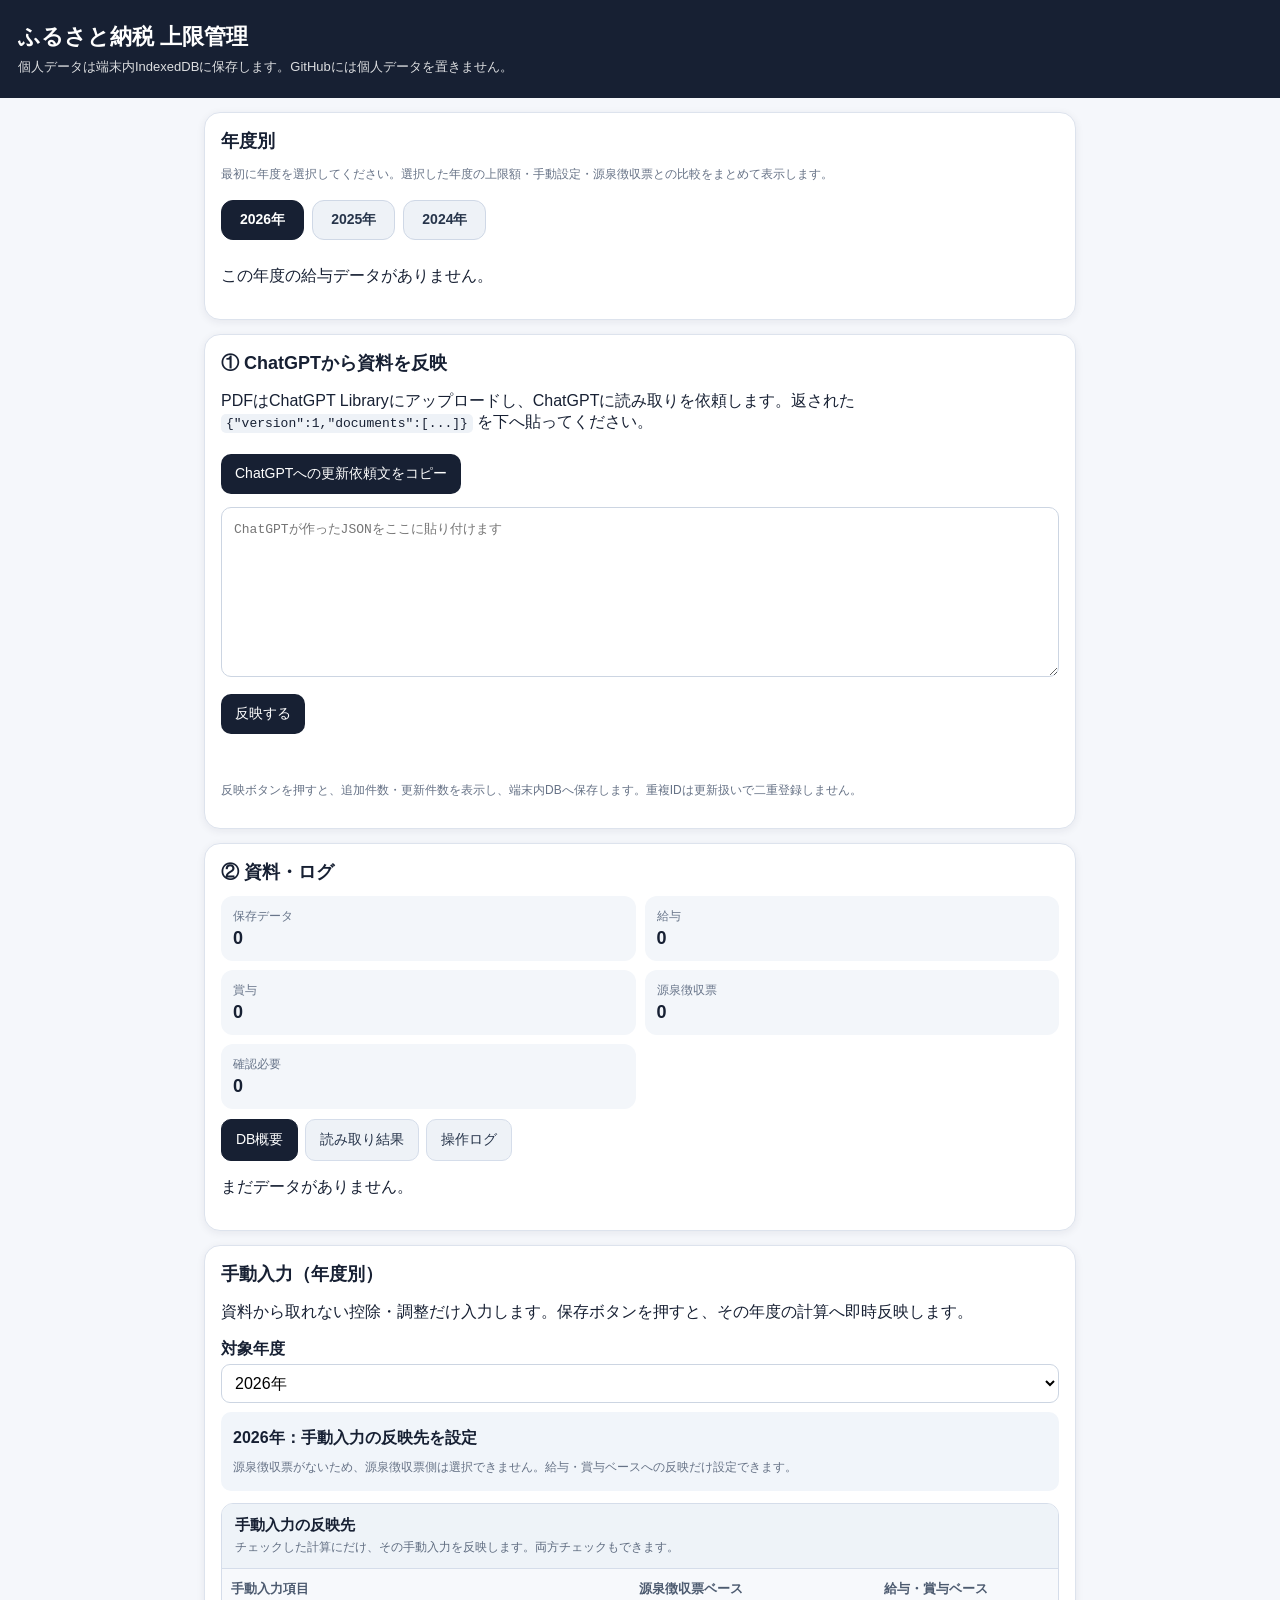
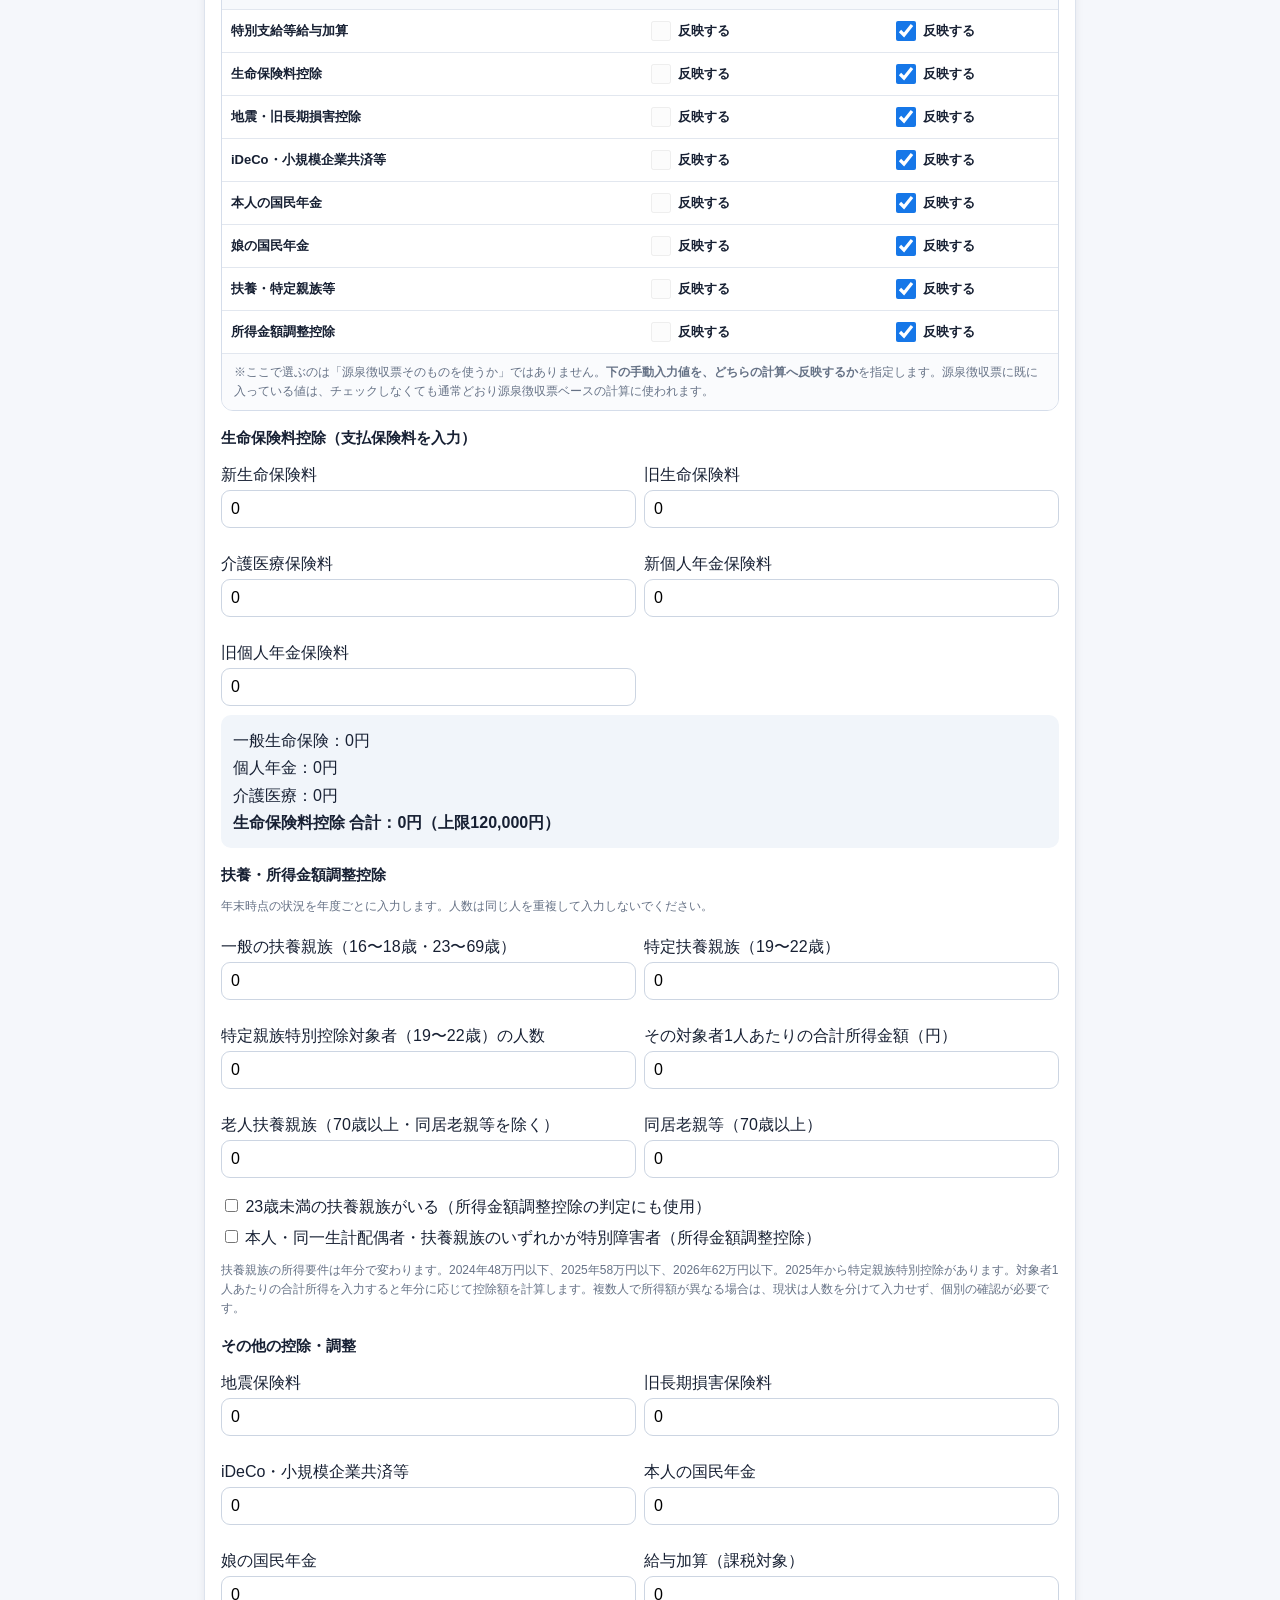
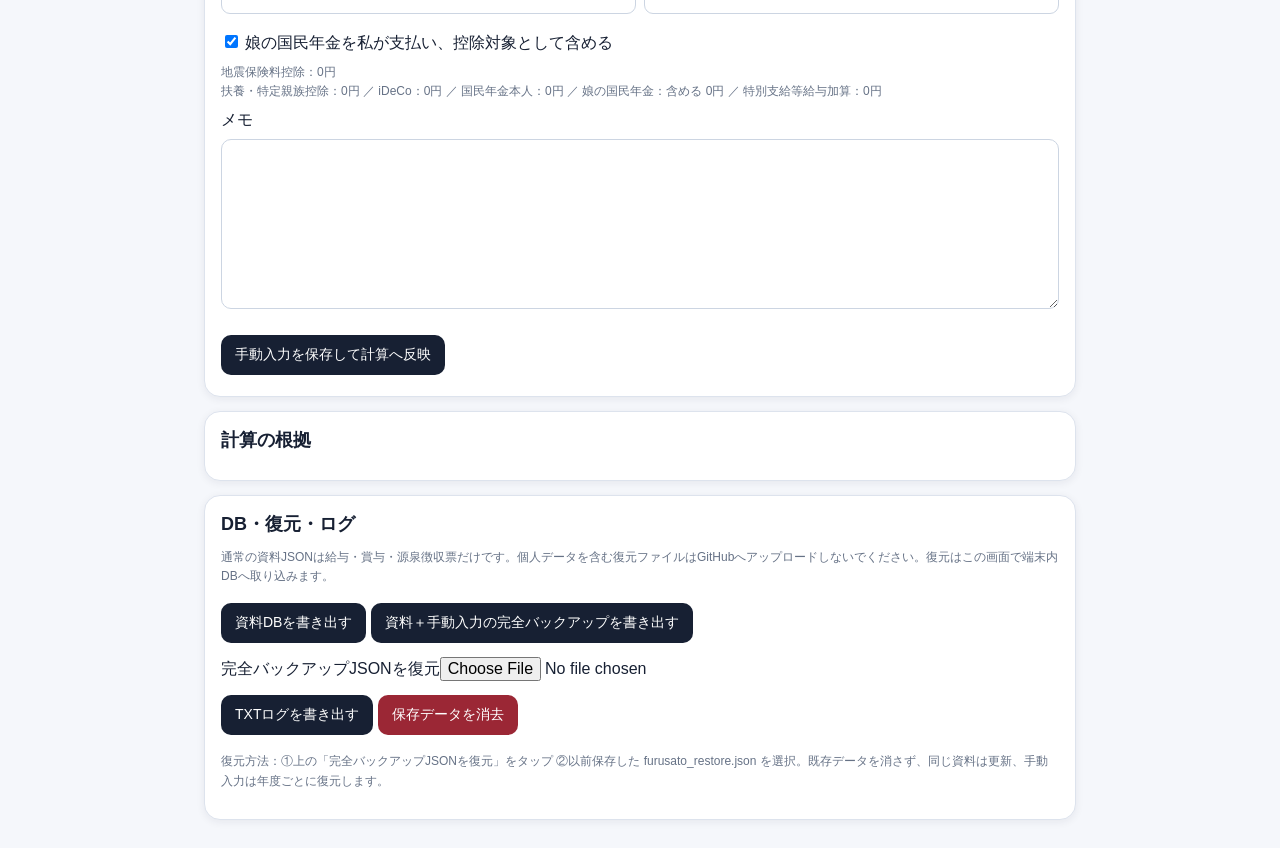
==== index.html @ cd28dd36 "Add files via upload" ====
<!doctype html><html lang="ja"><head><meta charset="utf-8"><meta name="viewport" content="width=device-width,initial-scale=1,viewport-fit=cover"><title>ふるさと納税 上限管理</title><link rel="stylesheet" href="styles.css"></head><body><header><h1>ふるさと納税 上限管理</h1><p>個人データは端末内IndexedDBに保存します。GitHubには個人データを置きません。</p></header><main>
<section class="card" id="yearWorkspace"><h2>年度別</h2><p class="note">最初に年度を選択してください。選択した年度の上限額・手動設定・源泉徴収票との比較をまとめて表示します。</p><div id="yearTabs" class="year-tabs" role="tablist"></div><div id="summary"></div></section>
<section class="card"><h2>① ChatGPTから資料を反映</h2><p>PDFはChatGPT Libraryにアップロードし、ChatGPTに読み取りを依頼します。返された <code>{"version":1,"documents":[...]}</code> を下へ貼ってください。</p><button id="copyPrompt">ChatGPTへの更新依頼文をコピー</button><textarea id="jsonInput" placeholder='ChatGPTが作ったJSONをここに貼り付けます'></textarea><button id="reflectJson">反映する</button><div id="actionMessage" class="message"></div><p class="note">反映ボタンを押すと、追加件数・更新件数を表示し、端末内DBへ保存します。重複IDは更新扱いで二重登録しません。</p></section>
<section class="card"><h2>② 資料・ログ</h2><div id="status"></div><div class="tabbar" role="tablist"><button class="logtab active" data-logtab="overview">DB概要</button><button class="logtab" data-logtab="readout">読み取り結果</button><button class="logtab" data-logtab="logs">操作ログ</button></div><div id="logtab-overview"><div id="documents"></div></div><div id="logtab-readout" hidden><p class="note">資料から読み取って保存した全項目です。通常の計算画面には表示せず、必要なときだけここで確認できます。</p><div id="yearTables"></div></div><div id="logtab-logs" hidden><div id="logList"></div></div></section>
<section class="card" id="manualForm"><h2>手動入力（年度別）</h2><p>資料から取れない控除・調整だけ入力します。保存ボタンを押すと、その年度の計算へ即時反映します。</p><label><strong>対象年度</strong> <select id="manualYear"></select></label><div id="manualSourceMode" class="calcbox"></div><div class="manual-target-box"><div class="manual-target-title"><strong>手動入力の反映先</strong><span>チェックした計算にだけ、その手動入力を反映します。両方チェックもできます。</span></div><div class="tablewrap manual-target-wrap"><table class="manual-target-table"><thead><tr><th>手動入力項目</th><th>源泉徴収票ベース</th><th>給与・賞与ベース</th></tr></thead><tbody><tr><th>特別支給等給与加算</th><td><label class="target-check"><input id="basisTemporarySource" type="checkbox"><span>反映する</span></label></td><td><label class="target-check"><input id="basisTemporarySalary" type="checkbox"><span>反映する</span></label></td></tr><tr><th>生命保険料控除</th><td><label class="target-check"><input id="basisLifeSource" type="checkbox"><span>反映する</span></label></td><td><label class="target-check"><input id="basisLifeSalary" type="checkbox"><span>反映する</span></label></td></tr><tr><th>地震・旧長期損害控除</th><td><label class="target-check"><input id="basisEarthquakeSource" type="checkbox"><span>反映する</span></label></td><td><label class="target-check"><input id="basisEarthquakeSalary" type="checkbox"><span>反映する</span></label></td></tr><tr><th>iDeCo・小規模企業共済等</th><td><label class="target-check"><input id="basisIdecoSource" type="checkbox"><span>反映する</span></label></td><td><label class="target-check"><input id="basisIdecoSalary" type="checkbox"><span>反映する</span></label></td></tr><tr><th>本人の国民年金</th><td><label class="target-check"><input id="basisNationalPensionSource" type="checkbox"><span>反映する</span></label></td><td><label class="target-check"><input id="basisNationalPensionSalary" type="checkbox"><span>反映する</span></label></td></tr><tr><th>娘の国民年金</th><td><label class="target-check"><input id="basisDaughterNationalPensionSource" type="checkbox"><span>反映する</span></label></td><td><label class="target-check"><input id="basisDaughterNationalPensionSalary" type="checkbox"><span>反映する</span></label></td></tr><tr><th>扶養・特定親族等</th><td><label class="target-check"><input id="basisDependentsSource" type="checkbox"><span>反映する</span></label></td><td><label class="target-check"><input id="basisDependentsSalary" type="checkbox"><span>反映する</span></label></td></tr><tr><th>所得金額調整控除</th><td><label class="target-check"><input id="basisAdjustmentSource" type="checkbox"><span>反映する</span></label></td><td><label class="target-check"><input id="basisAdjustmentSalary" type="checkbox"><span>反映する</span></label></td></tr></tbody></table></div><p class="small">※ここで選ぶのは「源泉徴収票そのものを使うか」ではありません。<strong>下の手動入力値を、どちらの計算へ反映するか</strong>を指定します。源泉徴収票に既に入っている値は、チェックしなくても通常どおり源泉徴収票ベースの計算に使われます。</p></div><h3>生命保険料控除（支払保険料を入力）</h3><div class="formgrid"><label>新生命保険料<input id="newLife" type="number" min="0"></label><label>旧生命保険料<input id="oldLife" type="number" min="0"></label><label>介護医療保険料<input id="medical" type="number" min="0"></label><label>新個人年金保険料<input id="newPension" type="number" min="0"></label><label>旧個人年金保険料<input id="oldPension" type="number" min="0"></label></div><div id="lifeBreakdown" class="calcbox"></div><h3>扶養・所得金額調整控除</h3><p class="small">年末時点の状況を年度ごとに入力します。人数は同じ人を重複して入力しないでください。</p><div class="formgrid"><label>一般の扶養親族（16〜18歳・23〜69歳）<input id="dependentsGeneral" type="number" min="0" step="1"></label><label>特定扶養親族（19〜22歳）<input id="dependentsSpecific" type="number" min="0" step="1"></label><label>特定親族特別控除対象者（19〜22歳）の人数<input id="specialDependentCount" type="number" min="0" step="1"></label><label>その対象者1人あたりの合計所得金額（円）<input id="specialDependentIncome" type="number" min="0"></label><label>老人扶養親族（70歳以上・同居老親等を除く）<input id="dependentsElderly" type="number" min="0" step="1"></label><label>同居老親等（70歳以上）<input id="dependentsElderlyCohabiting" type="number" min="0" step="1"></label></div><label><input id="under23Dependent" type="checkbox"> 23歳未満の扶養親族がいる（所得金額調整控除の判定にも使用）</label><label><input id="adjustmentSpecialDisabled" type="checkbox"> 本人・同一生計配偶者・扶養親族のいずれかが特別障害者（所得金額調整控除）</label><p class="small">扶養親族の所得要件は年分で変わります。2024年48万円以下、2025年58万円以下、2026年62万円以下。2025年から特定親族特別控除があります。対象者1人あたりの合計所得を入力すると年分に応じて控除額を計算します。複数人で所得額が異なる場合は、現状は人数を分けて入力せず、個別の確認が必要です。</p><h3>その他の控除・調整</h3><div class="formgrid"><label>地震保険料<input id="earthquake" type="number" min="0"></label><label>旧長期損害保険料<input id="oldLongTermDamage" type="number" min="0"></label><label>iDeCo・小規模企業共済等<input id="ideco" type="number" min="0"></label><label>本人の国民年金<input id="nationalPension" type="number" min="0"></label><label>娘の国民年金<input id="daughterNationalPension" type="number" min="0"></label><label>給与加算（課税対象）<input id="temporary" type="number" min="0"></label></div><label><input id="daughterPensionEligible" type="checkbox" checked> 娘の国民年金を私が支払い、控除対象として含める</label><div id="earthquakeResult" class="small"></div><div id="manualSummary" class="small"></div><label>メモ<textarea id="manualNote"></textarea></label><button id="saveManual">手動入力を保存して計算へ反映</button></section>
<section class="card"><h2>計算の根拠</h2><div id="details"></div></section>
<section class="card"><h2>DB・復元・ログ</h2><p class="note">通常の資料JSONは給与・賞与・源泉徴収票だけです。個人データを含む復元ファイルはGitHubへアップロードしないでください。復元はこの画面で端末内DBへ取り込みます。</p><button id="exportDb">資料DBを書き出す</button><button id="exportBackup">資料＋手動入力の完全バックアップを書き出す</button><label class="filepick">完全バックアップJSONを復元<input id="restoreFile" type="file" accept="application/json,.json"></label><button id="exportLog">TXTログを書き出す</button><button id="clearDb" class="danger">保存データを消去</button><p class="small">復元方法：①上の「完全バックアップJSONを復元」をタップ ②以前保存した furusato_restore.json を選択。既存データを消さず、同じ資料は更新、手動入力は年度ごとに復元します。</p></section>
</main><script src="app.js" type="module"></script></body></html>
---- styles.css ----
:root{font-family:-apple-system,BlinkMacSystemFont,"Noto Sans JP",sans-serif;color:#172033;background:#f5f7fb}*{box-sizing:border-box}body{margin:0}header{padding:22px 18px;background:#172033;color:#fff}header h1{margin:0 0 6px;font-size:22px}header p{margin:0;opacity:.85;font-size:13px}main{max-width:900px;margin:auto;padding:14px}.card{background:#fff;border:1px solid #dde3ed;border-radius:16px;padding:16px;margin-bottom:14px;box-shadow:0 2px 8px #17203312}h2{font-size:18px;margin:0 0 12px}h3{font-size:15px;margin:18px 0 8px}button{border:0;border-radius:10px;background:#172033;color:#fff;padding:11px 14px;margin:5px 5px 5px 0;font-size:14px}button.danger{background:#9b2735}textarea{width:100%;min-height:170px;border:1px solid #ccd5e2;border-radius:10px;padding:12px;font:13px ui-monospace,monospace;margin:8px 0}select,input{font:inherit}label{display:block;margin:9px 0}input[type=number],select{width:100%;padding:9px;border:1px solid #ccd5e2;border-radius:9px;margin-top:4px;background:#fff}.formgrid{display:grid;grid-template-columns:repeat(2,minmax(0,1fr));gap:8px}.grid{display:grid;grid-template-columns:repeat(2,minmax(0,1fr));gap:9px}.metric{padding:12px;border-radius:12px;background:#f3f6fa}.metric span{display:block;color:#68758a;font-size:12px}.metric b{font-size:18px;display:block;margin-top:3px}.file{border:1px solid #dbe2ec;border-radius:12px;padding:11px;margin:8px 0}.file summary{cursor:pointer}.rawgrid{display:grid;grid-template-columns:150px 1fr;gap:4px 10px;margin:10px 0;font-size:13px}.rawgrid div:nth-child(odd){color:#657286}.calcbox{background:#f1f5fa;padding:12px;border-radius:10px;line-height:1.7}.message{min-height:22px;margin-top:8px;font-weight:600}.message.ok{color:#16734a}.message.error,.warn{color:#a62938}.ok{color:#16734a}.note,.small{font-size:12px;color:#667286;line-height:1.6}code{background:#eef2f7;padding:2px 5px;border-radius:5px}@media(max-width:600px){.formgrid{grid-template-columns:1fr}.grid{grid-template-columns:1fr}.rawgrid{grid-template-columns:120px 1fr}}
.tablewrap{overflow-x:auto;-webkit-overflow-scrolling:touch;border:1px solid #dbe2ec;border-radius:10px;margin:10px 0}.readtable{border-collapse:collapse;min-width:1800px;width:100%;font-size:12px;background:#fff}.readtable th,.readtable td{border-bottom:1px solid #e4e8ef;border-right:1px solid #edf0f4;padding:7px 8px;white-space:nowrap;text-align:right;vertical-align:top}.readtable th{background:#f1f5fa;position:sticky;top:0;z-index:1;color:#536176}.readtable th:nth-child(1),.readtable td:nth-child(1),.readtable th:nth-child(2),.readtable td:nth-child(2),.readtable th:nth-child(3),.readtable td:nth-child(3){text-align:left}.readtable.full{min-width:620px}.read-detail{border:1px solid #dbe2ec;border-radius:10px;margin:8px 0;padding:9px}.read-detail summary,.yearblock>summary{cursor:pointer}.yearblock{border:1px solid #ccd6e4;border-radius:13px;padding:11px;margin:10px 0}.yearblock>summary{font-size:16px}.yearblock[open]>summary{margin-bottom:8px}
@media(max-width:600px){.readtable{font-size:11px}.readtable th,.readtable td{padding:6px}.readtable.full{min-width:560px}}

.comparison-wrap{margin-top:10px}.comparison-table{border-collapse:collapse;width:100%;min-width:680px;background:#fff;font-size:12px}.comparison-table th,.comparison-table td{border-bottom:1px solid #e3e8ef;padding:8px 9px;text-align:right;vertical-align:middle}.comparison-table thead th{background:#e9eef5;color:#4f5d70;text-align:right}.comparison-table thead th:first-child,.comparison-table tbody th{text-align:left}.comparison-table tbody th{font-weight:600;color:#344154}.comparison-table .comparison-key th,.comparison-table .comparison-key td{font-weight:700;background:#f5f8fb}.comparison-note{margin-top:10px;padding:10px;border-radius:9px;background:#fff;border:1px solid #dbe2ec;line-height:1.75;font-size:12px}@media(max-width:600px){.comparison-table{min-width:660px}.comparison-wrap{overflow-x:auto}}

.tabbar{display:flex;gap:7px;flex-wrap:wrap;margin:10px 0 12px}.tabbar .logtab{background:#eef2f7;color:#26344a;border:1px solid #d5ddea;margin:0}.tabbar .logtab.active{background:#172033;color:#fff;border-color:#172033}.year-tabs{display:flex;gap:8px;overflow-x:auto;padding:4px 0 10px;-webkit-overflow-scrolling:touch}.year-tab{flex:0 0 auto;background:#eef2f7;color:#26344a;border:1px solid #cfd8e6;border-radius:12px;padding:10px 18px;margin:0;font-weight:700}.year-tab.active{background:#172033;color:#fff;border-color:#172033}.log-entry{border:1px solid #dbe2ec;border-radius:10px;padding:9px;margin:7px 0;background:#f8fafc}.log-entry summary{cursor:pointer}.log-entry pre{white-space:pre-wrap;word-break:break-word;font-size:11px}.year-context{margin:0 0 10px;padding:10px 12px;border-radius:10px;background:#f1f5fa;font-weight:700}.
.limit-hero{margin:10px 0 14px;padding:18px 16px;border:2px solid #172033;border-radius:16px;background:#fff;text-align:center;box-shadow:0 3px 12px #17203318}.limit-hero span{display:block;font-size:15px;font-weight:700}.limit-hero strong{display:block;font-size:34px;line-height:1.2;margin:5px 0}.limit-hero small{display:block;color:#5f6c80;font-size:12px}.year-context{font-size:17px;font-weight:800;margin-bottom:6px}

.basis-head,.basis-row{display:grid;grid-template-columns:minmax(150px,1.5fr) 1fr 1fr minmax(120px,1fr);gap:8px;align-items:center}
.basis-head{font-weight:700;border-bottom:2px solid #ddd;padding:8px 0}
.basis-row{border-bottom:1px solid #e5e5e5;padding:9px 0}
.basis-row label{white-space:nowrap}
.basis-row span:last-child{font-size:.9rem}
@media(max-width:700px){.basis-head,.basis-row{grid-template-columns:minmax(110px,1.2fr) .9fr .9fr 1.2fr;font-size:.86rem}.basis-row label{white-space:normal}}
.manual-target-box{margin:12px 0 16px;border:1px solid #d5ddea;border-radius:12px;background:#fff;overflow:hidden}.manual-target-title{padding:12px 13px;background:#eef3f8;border-bottom:1px solid #d5ddea}.manual-target-title strong{display:block;font-size:15px;margin-bottom:3px}.manual-target-title span{display:block;font-size:12px;color:#5f6c80;line-height:1.5}.manual-target-wrap{margin:0;border:0;border-radius:0}.manual-target-table{border-collapse:collapse;width:100%;min-width:520px;font-size:13px;background:#fff}.manual-target-table th,.manual-target-table td{border-bottom:1px solid #e2e7ef;padding:11px 9px;text-align:center;vertical-align:middle}.manual-target-table thead th{background:#f7f9fc;color:#4d5b70;font-weight:700}.manual-target-table thead th:first-child,.manual-target-table tbody th{text-align:left}.manual-target-table tbody th{font-weight:600}.manual-target-table tbody tr:last-child th,.manual-target-table tbody tr:last-child td{border-bottom:0}.target-check{display:flex;align-items:center;justify-content:center;gap:7px;margin:0;white-space:nowrap}.target-check input{width:20px;height:20px;margin:0;accent-color:#1677e8}.target-check span{font-weight:600}.manual-target-table input:disabled{opacity:.35}.manual-target-box .small{padding:9px 12px;margin:0;background:#fafbfd;border-top:1px solid #e2e7ef}
@media(max-width:600px){.manual-target-table{min-width:500px}.manual-target-table th,.manual-target-table td{padding:10px 7px}.target-check span{font-size:12px}}
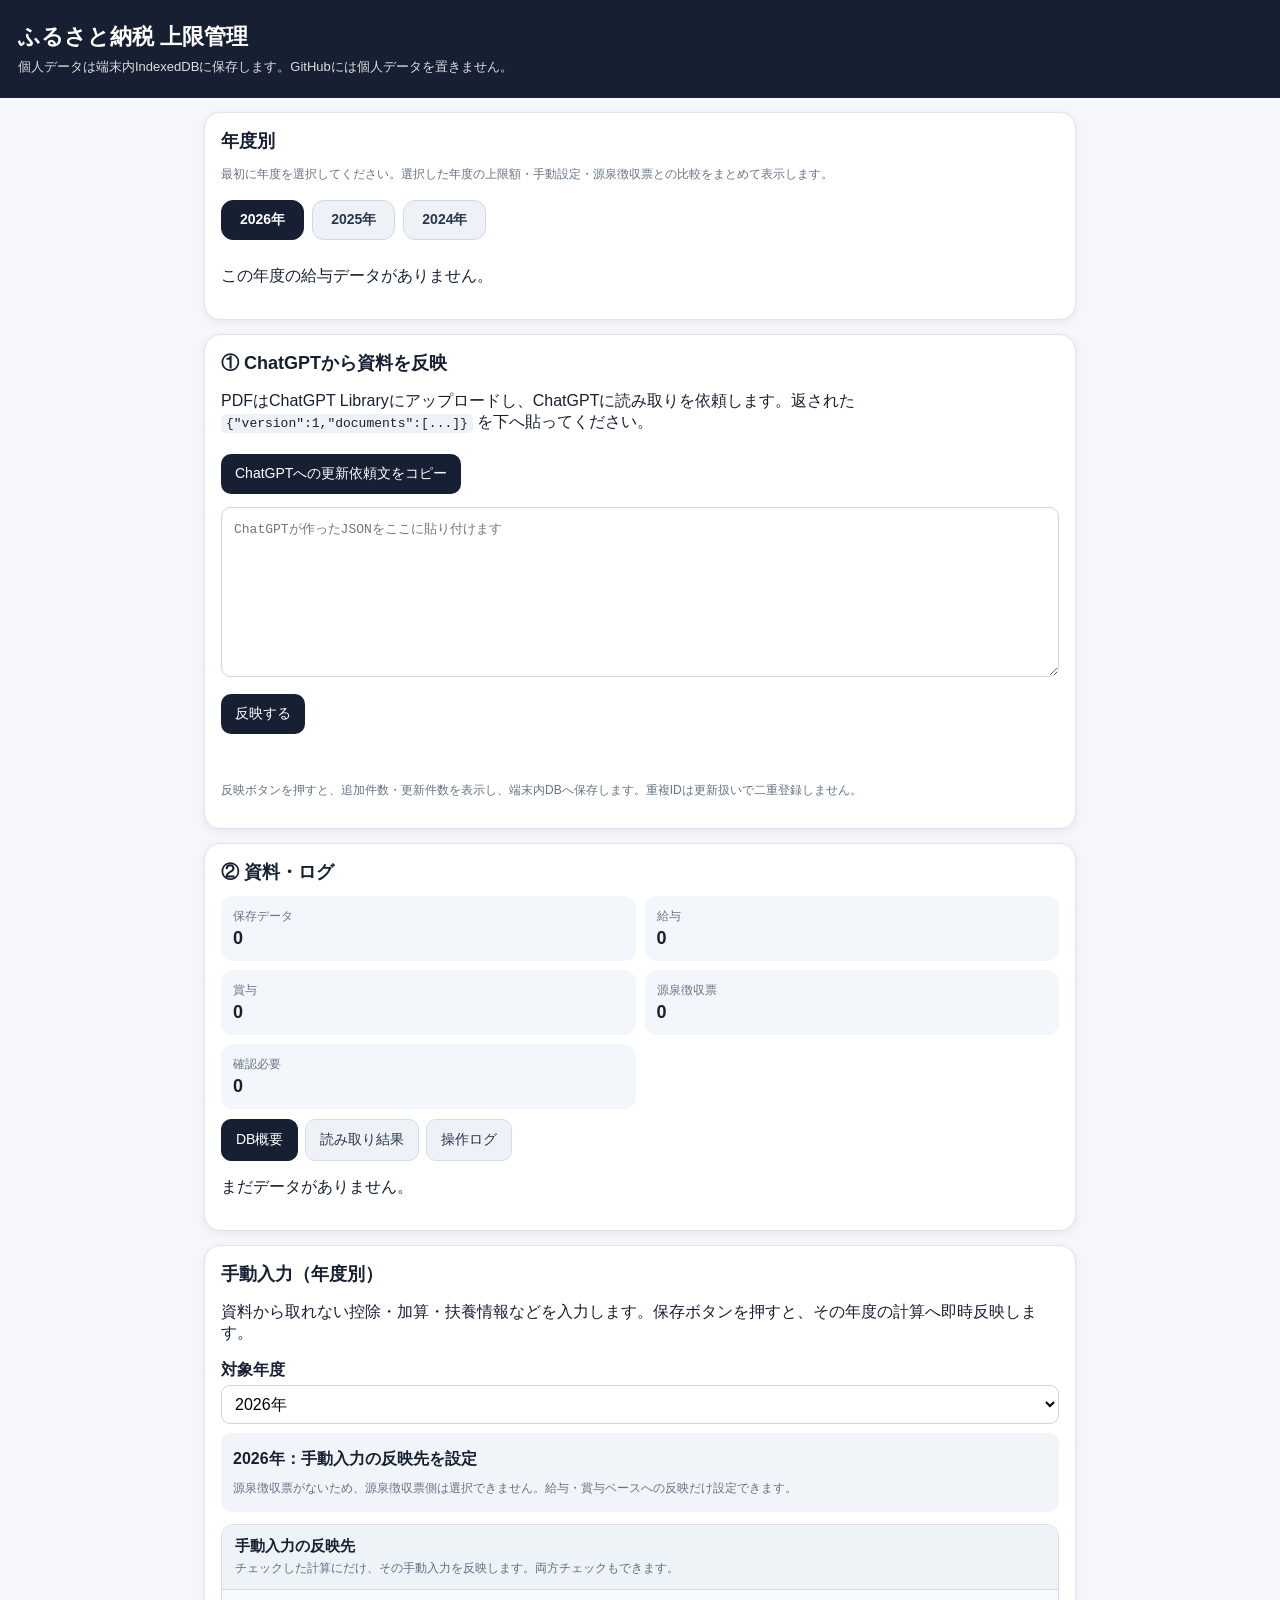
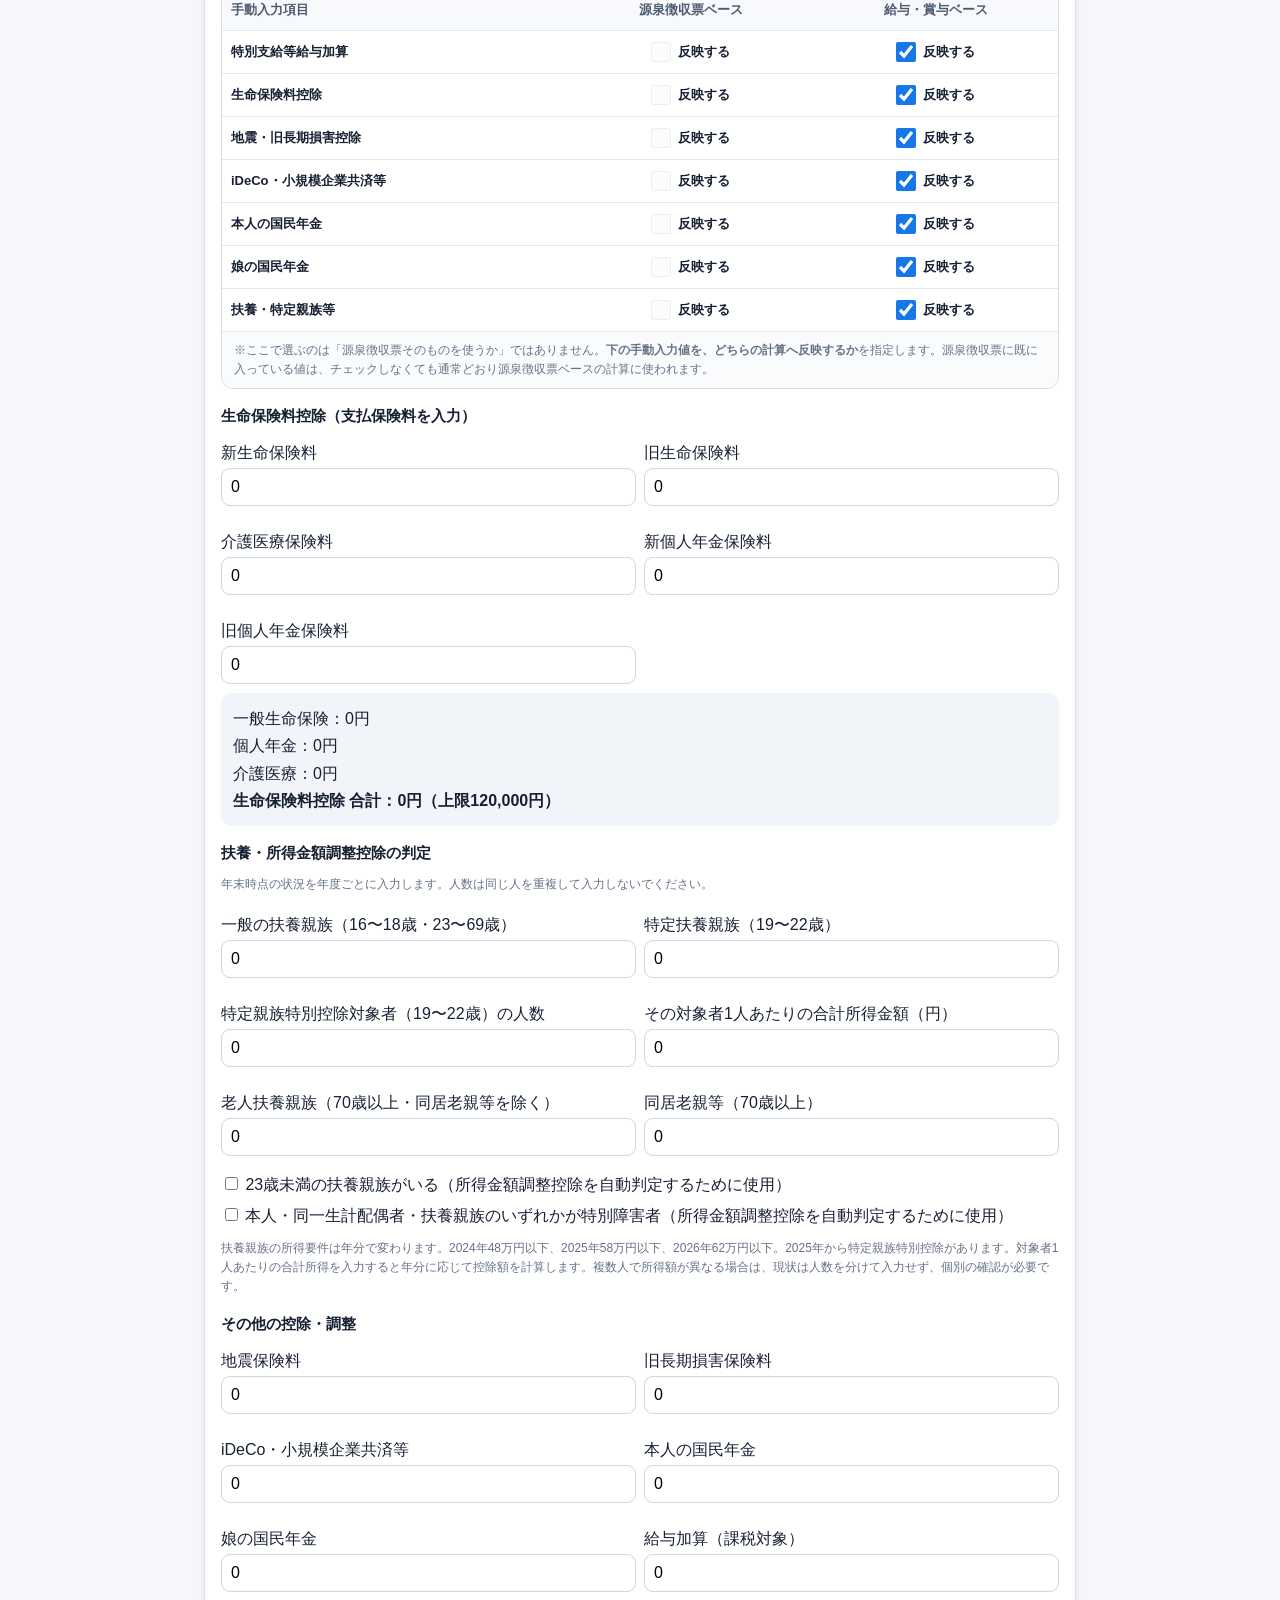
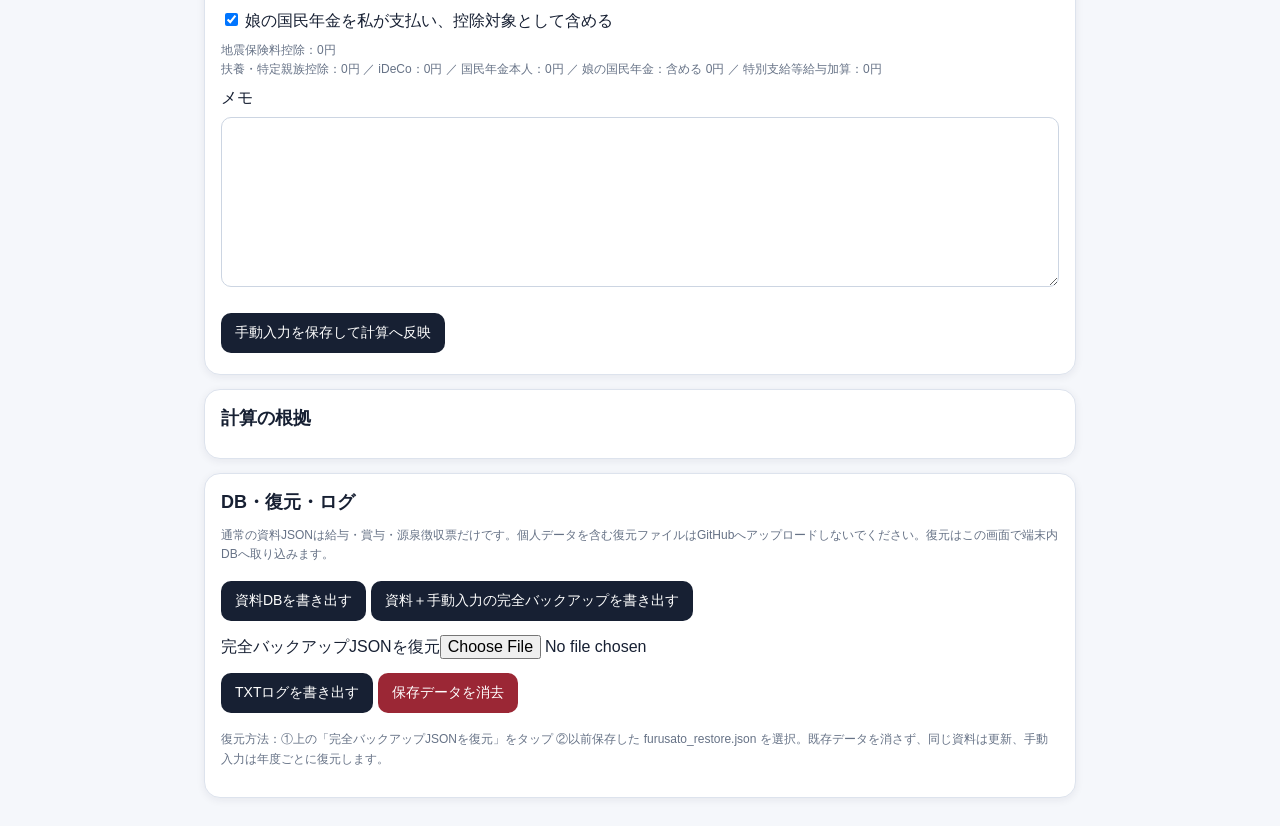
==== commit 1c7889d8: "Add files via upload" ====
--- a/index.html
+++ b/index.html
@@ -2,7 +2,7 @@
 <section class="card" id="yearWorkspace"><h2>年度別</h2><p class="note">最初に年度を選択してください。選択した年度の上限額・手動設定・源泉徴収票との比較をまとめて表示します。</p><div id="yearTabs" class="year-tabs" role="tablist"></div><div id="summary"></div></section>
 <section class="card"><h2>① ChatGPTから資料を反映</h2><p>PDFはChatGPT Libraryにアップロードし、ChatGPTに読み取りを依頼します。返された <code>{"version":1,"documents":[...]}</code> を下へ貼ってください。</p><button id="copyPrompt">ChatGPTへの更新依頼文をコピー</button><textarea id="jsonInput" placeholder='ChatGPTが作ったJSONをここに貼り付けます'></textarea><button id="reflectJson">反映する</button><div id="actionMessage" class="message"></div><p class="note">反映ボタンを押すと、追加件数・更新件数を表示し、端末内DBへ保存します。重複IDは更新扱いで二重登録しません。</p></section>
 <section class="card"><h2>② 資料・ログ</h2><div id="status"></div><div class="tabbar" role="tablist"><button class="logtab active" data-logtab="overview">DB概要</button><button class="logtab" data-logtab="readout">読み取り結果</button><button class="logtab" data-logtab="logs">操作ログ</button></div><div id="logtab-overview"><div id="documents"></div></div><div id="logtab-readout" hidden><p class="note">資料から読み取って保存した全項目です。通常の計算画面には表示せず、必要なときだけここで確認できます。</p><div id="yearTables"></div></div><div id="logtab-logs" hidden><div id="logList"></div></div></section>
-<section class="card" id="manualForm"><h2>手動入力（年度別）</h2><p>資料から取れない控除・調整だけ入力します。保存ボタンを押すと、その年度の計算へ即時反映します。</p><label><strong>対象年度</strong> <select id="manualYear"></select></label><div id="manualSourceMode" class="calcbox"></div><div class="manual-target-box"><div class="manual-target-title"><strong>手動入力の反映先</strong><span>チェックした計算にだけ、その手動入力を反映します。両方チェックもできます。</span></div><div class="tablewrap manual-target-wrap"><table class="manual-target-table"><thead><tr><th>手動入力項目</th><th>源泉徴収票ベース</th><th>給与・賞与ベース</th></tr></thead><tbody><tr><th>特別支給等給与加算</th><td><label class="target-check"><input id="basisTemporarySource" type="checkbox"><span>反映する</span></label></td><td><label class="target-check"><input id="basisTemporarySalary" type="checkbox"><span>反映する</span></label></td></tr><tr><th>生命保険料控除</th><td><label class="target-check"><input id="basisLifeSource" type="checkbox"><span>反映する</span></label></td><td><label class="target-check"><input id="basisLifeSalary" type="checkbox"><span>反映する</span></label></td></tr><tr><th>地震・旧長期損害控除</th><td><label class="target-check"><input id="basisEarthquakeSource" type="checkbox"><span>反映する</span></label></td><td><label class="target-check"><input id="basisEarthquakeSalary" type="checkbox"><span>反映する</span></label></td></tr><tr><th>iDeCo・小規模企業共済等</th><td><label class="target-check"><input id="basisIdecoSource" type="checkbox"><span>反映する</span></label></td><td><label class="target-check"><input id="basisIdecoSalary" type="checkbox"><span>反映する</span></label></td></tr><tr><th>本人の国民年金</th><td><label class="target-check"><input id="basisNationalPensionSource" type="checkbox"><span>反映する</span></label></td><td><label class="target-check"><input id="basisNationalPensionSalary" type="checkbox"><span>反映する</span></label></td></tr><tr><th>娘の国民年金</th><td><label class="target-check"><input id="basisDaughterNationalPensionSource" type="checkbox"><span>反映する</span></label></td><td><label class="target-check"><input id="basisDaughterNationalPensionSalary" type="checkbox"><span>反映する</span></label></td></tr><tr><th>扶養・特定親族等</th><td><label class="target-check"><input id="basisDependentsSource" type="checkbox"><span>反映する</span></label></td><td><label class="target-check"><input id="basisDependentsSalary" type="checkbox"><span>反映する</span></label></td></tr><tr><th>所得金額調整控除</th><td><label class="target-check"><input id="basisAdjustmentSource" type="checkbox"><span>反映する</span></label></td><td><label class="target-check"><input id="basisAdjustmentSalary" type="checkbox"><span>反映する</span></label></td></tr></tbody></table></div><p class="small">※ここで選ぶのは「源泉徴収票そのものを使うか」ではありません。<strong>下の手動入力値を、どちらの計算へ反映するか</strong>を指定します。源泉徴収票に既に入っている値は、チェックしなくても通常どおり源泉徴収票ベースの計算に使われます。</p></div><h3>生命保険料控除（支払保険料を入力）</h3><div class="formgrid"><label>新生命保険料<input id="newLife" type="number" min="0"></label><label>旧生命保険料<input id="oldLife" type="number" min="0"></label><label>介護医療保険料<input id="medical" type="number" min="0"></label><label>新個人年金保険料<input id="newPension" type="number" min="0"></label><label>旧個人年金保険料<input id="oldPension" type="number" min="0"></label></div><div id="lifeBreakdown" class="calcbox"></div><h3>扶養・所得金額調整控除</h3><p class="small">年末時点の状況を年度ごとに入力します。人数は同じ人を重複して入力しないでください。</p><div class="formgrid"><label>一般の扶養親族（16〜18歳・23〜69歳）<input id="dependentsGeneral" type="number" min="0" step="1"></label><label>特定扶養親族（19〜22歳）<input id="dependentsSpecific" type="number" min="0" step="1"></label><label>特定親族特別控除対象者（19〜22歳）の人数<input id="specialDependentCount" type="number" min="0" step="1"></label><label>その対象者1人あたりの合計所得金額（円）<input id="specialDependentIncome" type="number" min="0"></label><label>老人扶養親族（70歳以上・同居老親等を除く）<input id="dependentsElderly" type="number" min="0" step="1"></label><label>同居老親等（70歳以上）<input id="dependentsElderlyCohabiting" type="number" min="0" step="1"></label></div><label><input id="under23Dependent" type="checkbox"> 23歳未満の扶養親族がいる（所得金額調整控除の判定にも使用）</label><label><input id="adjustmentSpecialDisabled" type="checkbox"> 本人・同一生計配偶者・扶養親族のいずれかが特別障害者（所得金額調整控除）</label><p class="small">扶養親族の所得要件は年分で変わります。2024年48万円以下、2025年58万円以下、2026年62万円以下。2025年から特定親族特別控除があります。対象者1人あたりの合計所得を入力すると年分に応じて控除額を計算します。複数人で所得額が異なる場合は、現状は人数を分けて入力せず、個別の確認が必要です。</p><h3>その他の控除・調整</h3><div class="formgrid"><label>地震保険料<input id="earthquake" type="number" min="0"></label><label>旧長期損害保険料<input id="oldLongTermDamage" type="number" min="0"></label><label>iDeCo・小規模企業共済等<input id="ideco" type="number" min="0"></label><label>本人の国民年金<input id="nationalPension" type="number" min="0"></label><label>娘の国民年金<input id="daughterNationalPension" type="number" min="0"></label><label>給与加算（課税対象）<input id="temporary" type="number" min="0"></label></div><label><input id="daughterPensionEligible" type="checkbox" checked> 娘の国民年金を私が支払い、控除対象として含める</label><div id="earthquakeResult" class="small"></div><div id="manualSummary" class="small"></div><label>メモ<textarea id="manualNote"></textarea></label><button id="saveManual">手動入力を保存して計算へ反映</button></section>
+<section class="card" id="manualForm"><h2>手動入力（年度別）</h2><p>資料から取れない控除・加算・扶養情報などを入力します。保存ボタンを押すと、その年度の計算へ即時反映します。</p><label><strong>対象年度</strong> <select id="manualYear"></select></label><div id="manualSourceMode" class="calcbox"></div><div class="manual-target-box"><div class="manual-target-title"><strong>手動入力の反映先</strong><span>チェックした計算にだけ、その手動入力を反映します。両方チェックもできます。</span></div><div class="tablewrap manual-target-wrap"><table class="manual-target-table"><thead><tr><th>手動入力項目</th><th>源泉徴収票ベース</th><th>給与・賞与ベース</th></tr></thead><tbody><tr><th>特別支給等給与加算</th><td><label class="target-check"><input id="basisTemporarySource" type="checkbox"><span>反映する</span></label></td><td><label class="target-check"><input id="basisTemporarySalary" type="checkbox"><span>反映する</span></label></td></tr><tr><th>生命保険料控除</th><td><label class="target-check"><input id="basisLifeSource" type="checkbox"><span>反映する</span></label></td><td><label class="target-check"><input id="basisLifeSalary" type="checkbox"><span>反映する</span></label></td></tr><tr><th>地震・旧長期損害控除</th><td><label class="target-check"><input id="basisEarthquakeSource" type="checkbox"><span>反映する</span></label></td><td><label class="target-check"><input id="basisEarthquakeSalary" type="checkbox"><span>反映する</span></label></td></tr><tr><th>iDeCo・小規模企業共済等</th><td><label class="target-check"><input id="basisIdecoSource" type="checkbox"><span>反映する</span></label></td><td><label class="target-check"><input id="basisIdecoSalary" type="checkbox"><span>反映する</span></label></td></tr><tr><th>本人の国民年金</th><td><label class="target-check"><input id="basisNationalPensionSource" type="checkbox"><span>反映する</span></label></td><td><label class="target-check"><input id="basisNationalPensionSalary" type="checkbox"><span>反映する</span></label></td></tr><tr><th>娘の国民年金</th><td><label class="target-check"><input id="basisDaughterNationalPensionSource" type="checkbox"><span>反映する</span></label></td><td><label class="target-check"><input id="basisDaughterNationalPensionSalary" type="checkbox"><span>反映する</span></label></td></tr><tr><th>扶養・特定親族等</th><td><label class="target-check"><input id="basisDependentsSource" type="checkbox"><span>反映する</span></label></td><td><label class="target-check"><input id="basisDependentsSalary" type="checkbox"><span>反映する</span></label></td></tr></tbody></table></div><p class="small">※ここで選ぶのは「源泉徴収票そのものを使うか」ではありません。<strong>下の手動入力値を、どちらの計算へ反映するか</strong>を指定します。源泉徴収票に既に入っている値は、チェックしなくても通常どおり源泉徴収票ベースの計算に使われます。</p></div><h3>生命保険料控除（支払保険料を入力）</h3><div class="formgrid"><label>新生命保険料<input id="newLife" type="number" min="0"></label><label>旧生命保険料<input id="oldLife" type="number" min="0"></label><label>介護医療保険料<input id="medical" type="number" min="0"></label><label>新個人年金保険料<input id="newPension" type="number" min="0"></label><label>旧個人年金保険料<input id="oldPension" type="number" min="0"></label></div><div id="lifeBreakdown" class="calcbox"></div><h3>扶養・所得金額調整控除の判定</h3><p class="small">年末時点の状況を年度ごとに入力します。人数は同じ人を重複して入力しないでください。</p><div class="formgrid"><label>一般の扶養親族（16〜18歳・23〜69歳）<input id="dependentsGeneral" type="number" min="0" step="1"></label><label>特定扶養親族（19〜22歳）<input id="dependentsSpecific" type="number" min="0" step="1"></label><label>特定親族特別控除対象者（19〜22歳）の人数<input id="specialDependentCount" type="number" min="0" step="1"></label><label>その対象者1人あたりの合計所得金額（円）<input id="specialDependentIncome" type="number" min="0"></label><label>老人扶養親族（70歳以上・同居老親等を除く）<input id="dependentsElderly" type="number" min="0" step="1"></label><label>同居老親等（70歳以上）<input id="dependentsElderlyCohabiting" type="number" min="0" step="1"></label></div><label><input id="under23Dependent" type="checkbox"> 23歳未満の扶養親族がいる（所得金額調整控除を自動判定するために使用）</label><label><input id="adjustmentSpecialDisabled" type="checkbox"> 本人・同一生計配偶者・扶養親族のいずれかが特別障害者（所得金額調整控除を自動判定するために使用）</label><p class="small">扶養親族の所得要件は年分で変わります。2024年48万円以下、2025年58万円以下、2026年62万円以下。2025年から特定親族特別控除があります。対象者1人あたりの合計所得を入力すると年分に応じて控除額を計算します。複数人で所得額が異なる場合は、現状は人数を分けて入力せず、個別の確認が必要です。</p><h3>その他の控除・調整</h3><div class="formgrid"><label>地震保険料<input id="earthquake" type="number" min="0"></label><label>旧長期損害保険料<input id="oldLongTermDamage" type="number" min="0"></label><label>iDeCo・小規模企業共済等<input id="ideco" type="number" min="0"></label><label>本人の国民年金<input id="nationalPension" type="number" min="0"></label><label>娘の国民年金<input id="daughterNationalPension" type="number" min="0"></label><label>給与加算（課税対象）<input id="temporary" type="number" min="0"></label></div><label><input id="daughterPensionEligible" type="checkbox" checked> 娘の国民年金を私が支払い、控除対象として含める</label><div id="earthquakeResult" class="small"></div><div id="manualSummary" class="small"></div><label>メモ<textarea id="manualNote"></textarea></label><button id="saveManual">手動入力を保存して計算へ反映</button></section>
 <section class="card"><h2>計算の根拠</h2><div id="details"></div></section>
 <section class="card"><h2>DB・復元・ログ</h2><p class="note">通常の資料JSONは給与・賞与・源泉徴収票だけです。個人データを含む復元ファイルはGitHubへアップロードしないでください。復元はこの画面で端末内DBへ取り込みます。</p><button id="exportDb">資料DBを書き出す</button><button id="exportBackup">資料＋手動入力の完全バックアップを書き出す</button><label class="filepick">完全バックアップJSONを復元<input id="restoreFile" type="file" accept="application/json,.json"></label><button id="exportLog">TXTログを書き出す</button><button id="clearDb" class="danger">保存データを消去</button><p class="small">復元方法：①上の「完全バックアップJSONを復元」をタップ ②以前保存した furusato_restore.json を選択。既存データを消さず、同じ資料は更新、手動入力は年度ごとに復元します。</p></section>
 </main><script src="app.js" type="module"></script></body></html>
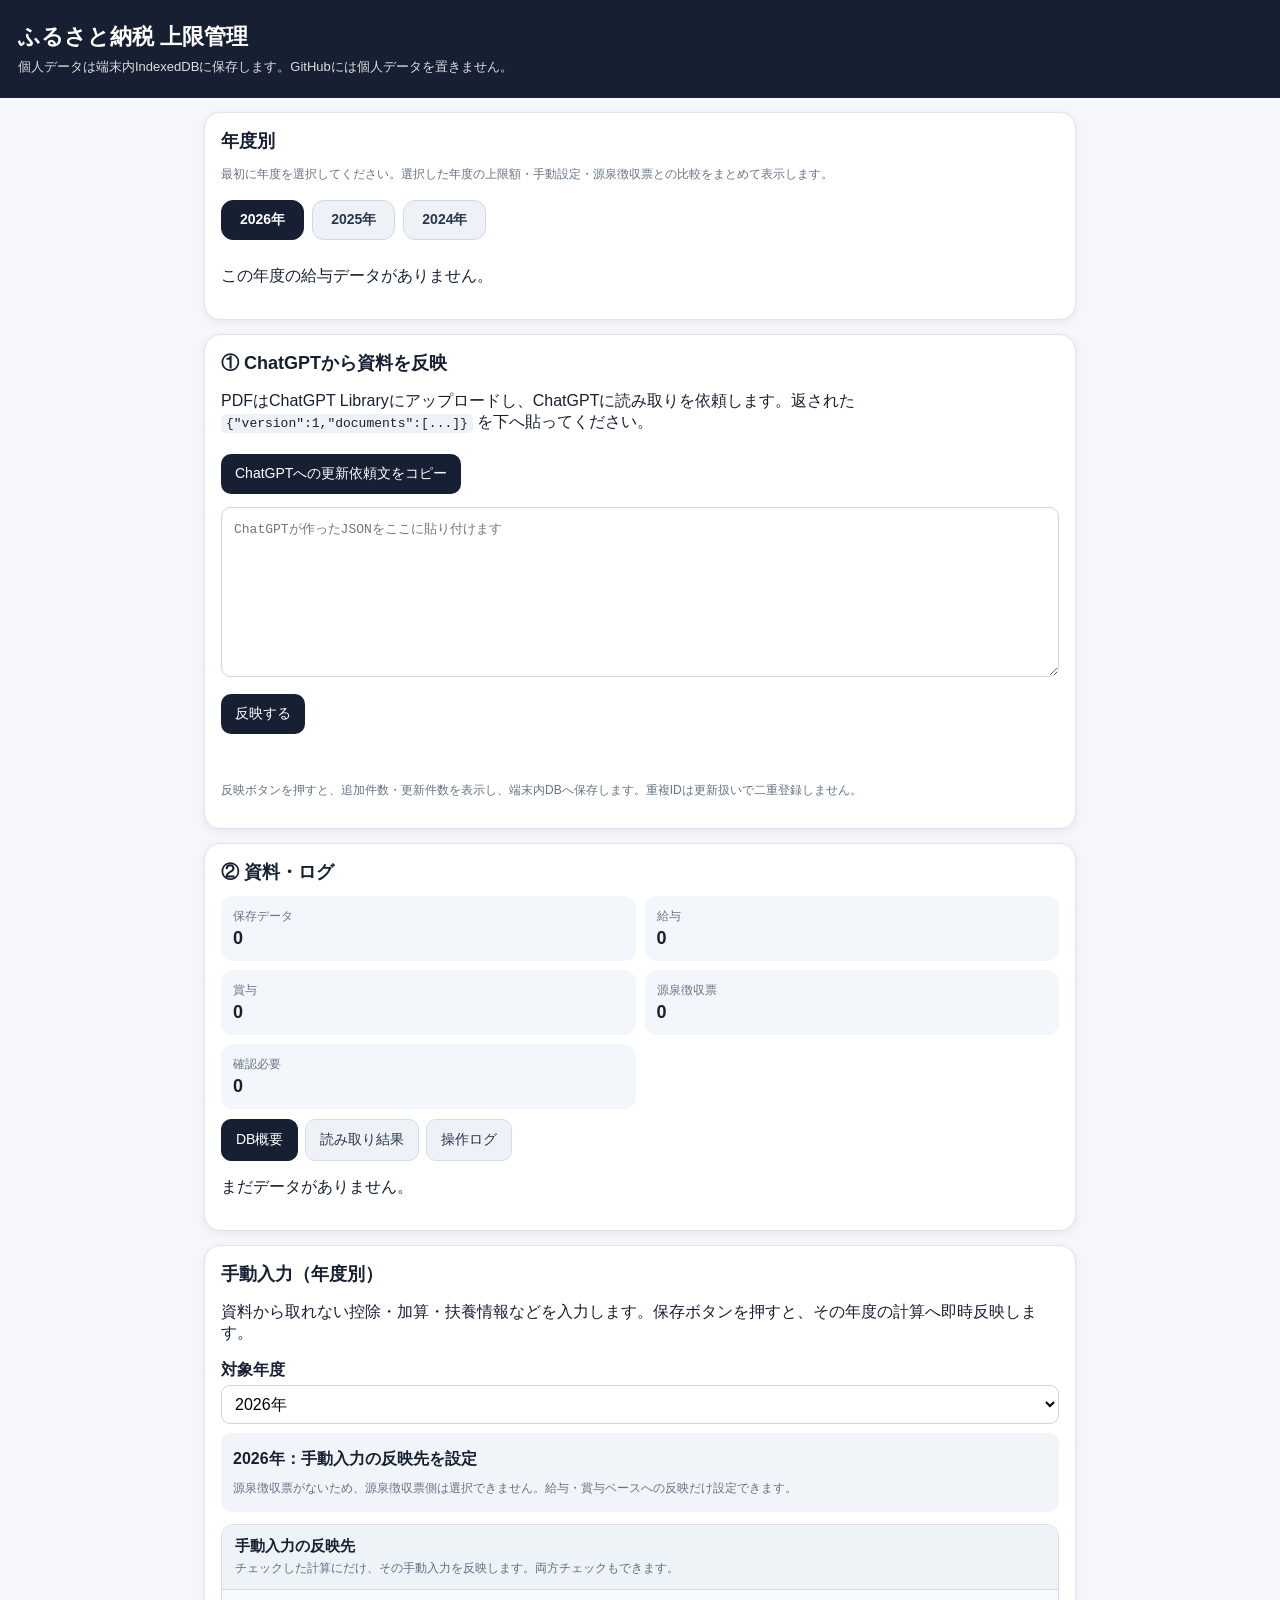
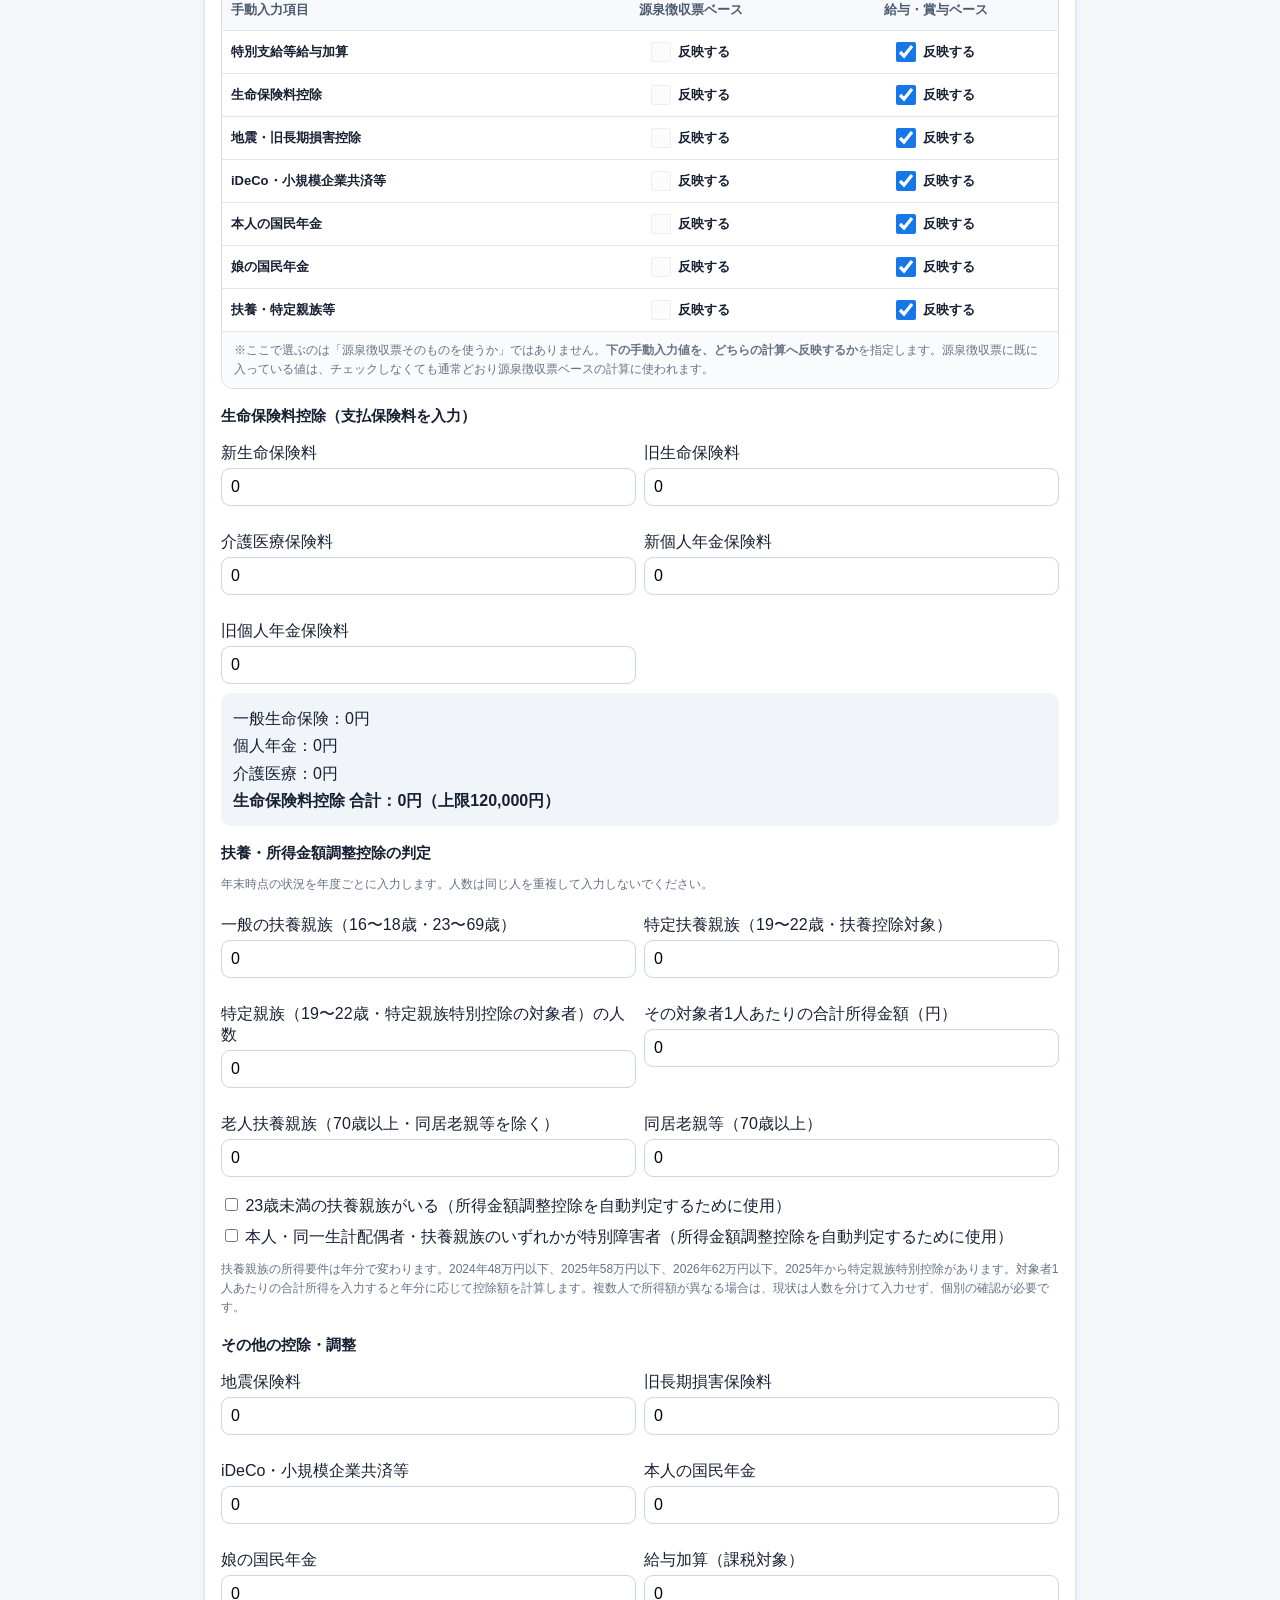
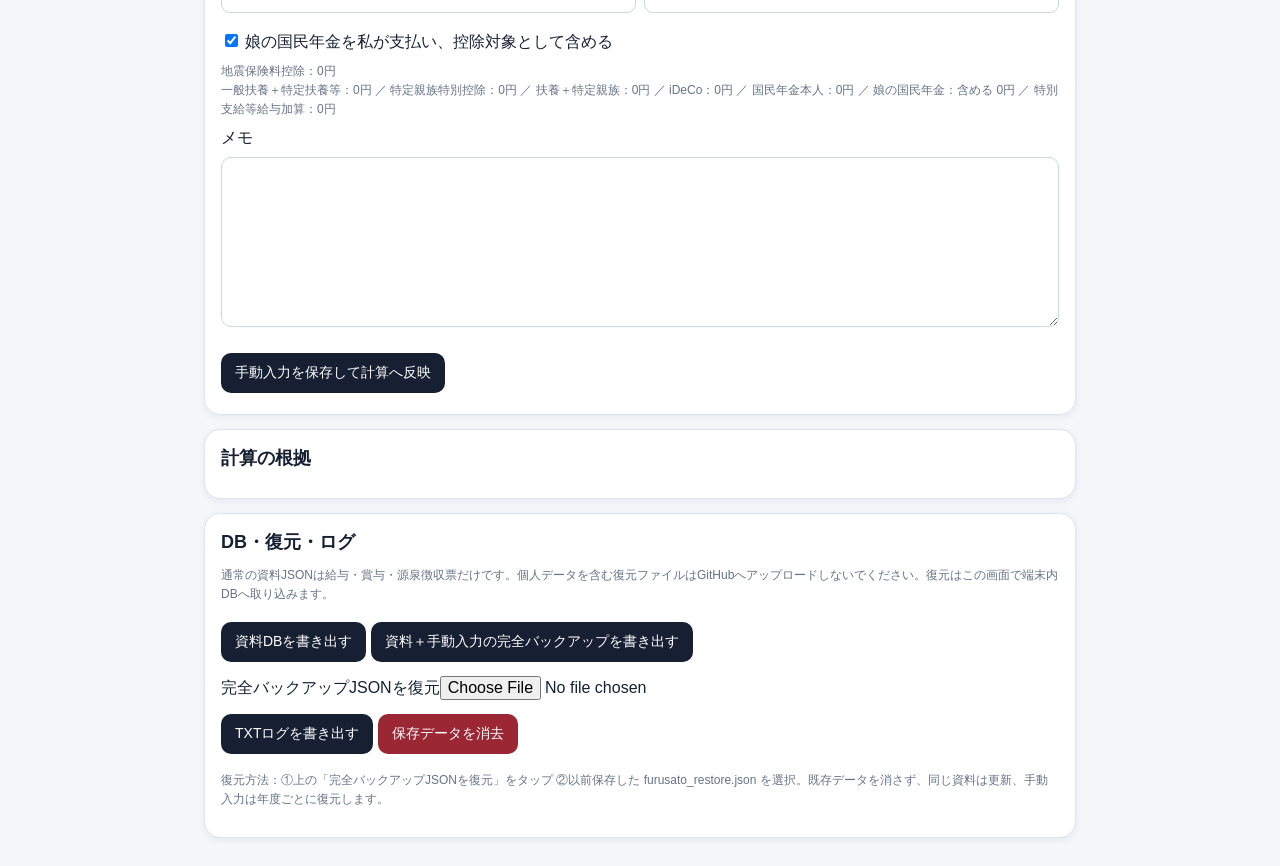
==== commit 0b44af3b: "Add files via upload" ====
--- a/index.html
+++ b/index.html
@@ -2,7 +2,7 @@
 <section class="card" id="yearWorkspace"><h2>年度別</h2><p class="note">最初に年度を選択してください。選択した年度の上限額・手動設定・源泉徴収票との比較をまとめて表示します。</p><div id="yearTabs" class="year-tabs" role="tablist"></div><div id="summary"></div></section>
 <section class="card"><h2>① ChatGPTから資料を反映</h2><p>PDFはChatGPT Libraryにアップロードし、ChatGPTに読み取りを依頼します。返された <code>{"version":1,"documents":[...]}</code> を下へ貼ってください。</p><button id="copyPrompt">ChatGPTへの更新依頼文をコピー</button><textarea id="jsonInput" placeholder='ChatGPTが作ったJSONをここに貼り付けます'></textarea><button id="reflectJson">反映する</button><div id="actionMessage" class="message"></div><p class="note">反映ボタンを押すと、追加件数・更新件数を表示し、端末内DBへ保存します。重複IDは更新扱いで二重登録しません。</p></section>
 <section class="card"><h2>② 資料・ログ</h2><div id="status"></div><div class="tabbar" role="tablist"><button class="logtab active" data-logtab="overview">DB概要</button><button class="logtab" data-logtab="readout">読み取り結果</button><button class="logtab" data-logtab="logs">操作ログ</button></div><div id="logtab-overview"><div id="documents"></div></div><div id="logtab-readout" hidden><p class="note">資料から読み取って保存した全項目です。通常の計算画面には表示せず、必要なときだけここで確認できます。</p><div id="yearTables"></div></div><div id="logtab-logs" hidden><div id="logList"></div></div></section>
-<section class="card" id="manualForm"><h2>手動入力（年度別）</h2><p>資料から取れない控除・加算・扶養情報などを入力します。保存ボタンを押すと、その年度の計算へ即時反映します。</p><label><strong>対象年度</strong> <select id="manualYear"></select></label><div id="manualSourceMode" class="calcbox"></div><div class="manual-target-box"><div class="manual-target-title"><strong>手動入力の反映先</strong><span>チェックした計算にだけ、その手動入力を反映します。両方チェックもできます。</span></div><div class="tablewrap manual-target-wrap"><table class="manual-target-table"><thead><tr><th>手動入力項目</th><th>源泉徴収票ベース</th><th>給与・賞与ベース</th></tr></thead><tbody><tr><th>特別支給等給与加算</th><td><label class="target-check"><input id="basisTemporarySource" type="checkbox"><span>反映する</span></label></td><td><label class="target-check"><input id="basisTemporarySalary" type="checkbox"><span>反映する</span></label></td></tr><tr><th>生命保険料控除</th><td><label class="target-check"><input id="basisLifeSource" type="checkbox"><span>反映する</span></label></td><td><label class="target-check"><input id="basisLifeSalary" type="checkbox"><span>反映する</span></label></td></tr><tr><th>地震・旧長期損害控除</th><td><label class="target-check"><input id="basisEarthquakeSource" type="checkbox"><span>反映する</span></label></td><td><label class="target-check"><input id="basisEarthquakeSalary" type="checkbox"><span>反映する</span></label></td></tr><tr><th>iDeCo・小規模企業共済等</th><td><label class="target-check"><input id="basisIdecoSource" type="checkbox"><span>反映する</span></label></td><td><label class="target-check"><input id="basisIdecoSalary" type="checkbox"><span>反映する</span></label></td></tr><tr><th>本人の国民年金</th><td><label class="target-check"><input id="basisNationalPensionSource" type="checkbox"><span>反映する</span></label></td><td><label class="target-check"><input id="basisNationalPensionSalary" type="checkbox"><span>反映する</span></label></td></tr><tr><th>娘の国民年金</th><td><label class="target-check"><input id="basisDaughterNationalPensionSource" type="checkbox"><span>反映する</span></label></td><td><label class="target-check"><input id="basisDaughterNationalPensionSalary" type="checkbox"><span>反映する</span></label></td></tr><tr><th>扶養・特定親族等</th><td><label class="target-check"><input id="basisDependentsSource" type="checkbox"><span>反映する</span></label></td><td><label class="target-check"><input id="basisDependentsSalary" type="checkbox"><span>反映する</span></label></td></tr></tbody></table></div><p class="small">※ここで選ぶのは「源泉徴収票そのものを使うか」ではありません。<strong>下の手動入力値を、どちらの計算へ反映するか</strong>を指定します。源泉徴収票に既に入っている値は、チェックしなくても通常どおり源泉徴収票ベースの計算に使われます。</p></div><h3>生命保険料控除（支払保険料を入力）</h3><div class="formgrid"><label>新生命保険料<input id="newLife" type="number" min="0"></label><label>旧生命保険料<input id="oldLife" type="number" min="0"></label><label>介護医療保険料<input id="medical" type="number" min="0"></label><label>新個人年金保険料<input id="newPension" type="number" min="0"></label><label>旧個人年金保険料<input id="oldPension" type="number" min="0"></label></div><div id="lifeBreakdown" class="calcbox"></div><h3>扶養・所得金額調整控除の判定</h3><p class="small">年末時点の状況を年度ごとに入力します。人数は同じ人を重複して入力しないでください。</p><div class="formgrid"><label>一般の扶養親族（16〜18歳・23〜69歳）<input id="dependentsGeneral" type="number" min="0" step="1"></label><label>特定扶養親族（19〜22歳）<input id="dependentsSpecific" type="number" min="0" step="1"></label><label>特定親族特別控除対象者（19〜22歳）の人数<input id="specialDependentCount" type="number" min="0" step="1"></label><label>その対象者1人あたりの合計所得金額（円）<input id="specialDependentIncome" type="number" min="0"></label><label>老人扶養親族（70歳以上・同居老親等を除く）<input id="dependentsElderly" type="number" min="0" step="1"></label><label>同居老親等（70歳以上）<input id="dependentsElderlyCohabiting" type="number" min="0" step="1"></label></div><label><input id="under23Dependent" type="checkbox"> 23歳未満の扶養親族がいる（所得金額調整控除を自動判定するために使用）</label><label><input id="adjustmentSpecialDisabled" type="checkbox"> 本人・同一生計配偶者・扶養親族のいずれかが特別障害者（所得金額調整控除を自動判定するために使用）</label><p class="small">扶養親族の所得要件は年分で変わります。2024年48万円以下、2025年58万円以下、2026年62万円以下。2025年から特定親族特別控除があります。対象者1人あたりの合計所得を入力すると年分に応じて控除額を計算します。複数人で所得額が異なる場合は、現状は人数を分けて入力せず、個別の確認が必要です。</p><h3>その他の控除・調整</h3><div class="formgrid"><label>地震保険料<input id="earthquake" type="number" min="0"></label><label>旧長期損害保険料<input id="oldLongTermDamage" type="number" min="0"></label><label>iDeCo・小規模企業共済等<input id="ideco" type="number" min="0"></label><label>本人の国民年金<input id="nationalPension" type="number" min="0"></label><label>娘の国民年金<input id="daughterNationalPension" type="number" min="0"></label><label>給与加算（課税対象）<input id="temporary" type="number" min="0"></label></div><label><input id="daughterPensionEligible" type="checkbox" checked> 娘の国民年金を私が支払い、控除対象として含める</label><div id="earthquakeResult" class="small"></div><div id="manualSummary" class="small"></div><label>メモ<textarea id="manualNote"></textarea></label><button id="saveManual">手動入力を保存して計算へ反映</button></section>
+<section class="card" id="manualForm"><h2>手動入力（年度別）</h2><p>資料から取れない控除・加算・扶養情報などを入力します。保存ボタンを押すと、その年度の計算へ即時反映します。</p><label><strong>対象年度</strong> <select id="manualYear"></select></label><div id="manualSourceMode" class="calcbox"></div><div class="manual-target-box"><div class="manual-target-title"><strong>手動入力の反映先</strong><span>チェックした計算にだけ、その手動入力を反映します。両方チェックもできます。</span></div><div class="tablewrap manual-target-wrap"><table class="manual-target-table"><thead><tr><th>手動入力項目</th><th>源泉徴収票ベース</th><th>給与・賞与ベース</th></tr></thead><tbody><tr><th>特別支給等給与加算</th><td><label class="target-check"><input id="basisTemporarySource" type="checkbox"><span>反映する</span></label></td><td><label class="target-check"><input id="basisTemporarySalary" type="checkbox"><span>反映する</span></label></td></tr><tr><th>生命保険料控除</th><td><label class="target-check"><input id="basisLifeSource" type="checkbox"><span>反映する</span></label></td><td><label class="target-check"><input id="basisLifeSalary" type="checkbox"><span>反映する</span></label></td></tr><tr><th>地震・旧長期損害控除</th><td><label class="target-check"><input id="basisEarthquakeSource" type="checkbox"><span>反映する</span></label></td><td><label class="target-check"><input id="basisEarthquakeSalary" type="checkbox"><span>反映する</span></label></td></tr><tr><th>iDeCo・小規模企業共済等</th><td><label class="target-check"><input id="basisIdecoSource" type="checkbox"><span>反映する</span></label></td><td><label class="target-check"><input id="basisIdecoSalary" type="checkbox"><span>反映する</span></label></td></tr><tr><th>本人の国民年金</th><td><label class="target-check"><input id="basisNationalPensionSource" type="checkbox"><span>反映する</span></label></td><td><label class="target-check"><input id="basisNationalPensionSalary" type="checkbox"><span>反映する</span></label></td></tr><tr><th>娘の国民年金</th><td><label class="target-check"><input id="basisDaughterNationalPensionSource" type="checkbox"><span>反映する</span></label></td><td><label class="target-check"><input id="basisDaughterNationalPensionSalary" type="checkbox"><span>反映する</span></label></td></tr><tr><th>扶養・特定親族等</th><td><label class="target-check"><input id="basisDependentsSource" type="checkbox"><span>反映する</span></label></td><td><label class="target-check"><input id="basisDependentsSalary" type="checkbox"><span>反映する</span></label></td></tr></tbody></table></div><p class="small">※ここで選ぶのは「源泉徴収票そのものを使うか」ではありません。<strong>下の手動入力値を、どちらの計算へ反映するか</strong>を指定します。源泉徴収票に既に入っている値は、チェックしなくても通常どおり源泉徴収票ベースの計算に使われます。</p></div><h3>生命保険料控除（支払保険料を入力）</h3><div class="formgrid"><label>新生命保険料<input id="newLife" type="number" min="0"></label><label>旧生命保険料<input id="oldLife" type="number" min="0"></label><label>介護医療保険料<input id="medical" type="number" min="0"></label><label>新個人年金保険料<input id="newPension" type="number" min="0"></label><label>旧個人年金保険料<input id="oldPension" type="number" min="0"></label></div><div id="lifeBreakdown" class="calcbox"></div><h3>扶養・所得金額調整控除の判定</h3><p class="small">年末時点の状況を年度ごとに入力します。人数は同じ人を重複して入力しないでください。</p><div class="formgrid"><label>一般の扶養親族（16〜18歳・23〜69歳）<input id="dependentsGeneral" type="number" min="0" step="1"></label><label>特定扶養親族（19〜22歳・扶養控除対象）<input id="dependentsSpecific" type="number" min="0" step="1"></label><label>特定親族（19〜22歳・特定親族特別控除の対象者）の人数<input id="specialDependentCount" type="number" min="0" step="1"></label><label>その対象者1人あたりの合計所得金額（円）<input id="specialDependentIncome" type="number" min="0"></label><label>老人扶養親族（70歳以上・同居老親等を除く）<input id="dependentsElderly" type="number" min="0" step="1"></label><label>同居老親等（70歳以上）<input id="dependentsElderlyCohabiting" type="number" min="0" step="1"></label></div><label><input id="under23Dependent" type="checkbox"> 23歳未満の扶養親族がいる（所得金額調整控除を自動判定するために使用）</label><label><input id="adjustmentSpecialDisabled" type="checkbox"> 本人・同一生計配偶者・扶養親族のいずれかが特別障害者（所得金額調整控除を自動判定するために使用）</label><p class="small">扶養親族の所得要件は年分で変わります。2024年48万円以下、2025年58万円以下、2026年62万円以下。2025年から特定親族特別控除があります。対象者1人あたりの合計所得を入力すると年分に応じて控除額を計算します。複数人で所得額が異なる場合は、現状は人数を分けて入力せず、個別の確認が必要です。</p><h3>その他の控除・調整</h3><div class="formgrid"><label>地震保険料<input id="earthquake" type="number" min="0"></label><label>旧長期損害保険料<input id="oldLongTermDamage" type="number" min="0"></label><label>iDeCo・小規模企業共済等<input id="ideco" type="number" min="0"></label><label>本人の国民年金<input id="nationalPension" type="number" min="0"></label><label>娘の国民年金<input id="daughterNationalPension" type="number" min="0"></label><label>給与加算（課税対象）<input id="temporary" type="number" min="0"></label></div><label><input id="daughterPensionEligible" type="checkbox" checked> 娘の国民年金を私が支払い、控除対象として含める</label><div id="earthquakeResult" class="small"></div><div id="manualSummary" class="small"></div><label>メモ<textarea id="manualNote"></textarea></label><button id="saveManual">手動入力を保存して計算へ反映</button></section>
 <section class="card"><h2>計算の根拠</h2><div id="details"></div></section>
 <section class="card"><h2>DB・復元・ログ</h2><p class="note">通常の資料JSONは給与・賞与・源泉徴収票だけです。個人データを含む復元ファイルはGitHubへアップロードしないでください。復元はこの画面で端末内DBへ取り込みます。</p><button id="exportDb">資料DBを書き出す</button><button id="exportBackup">資料＋手動入力の完全バックアップを書き出す</button><label class="filepick">完全バックアップJSONを復元<input id="restoreFile" type="file" accept="application/json,.json"></label><button id="exportLog">TXTログを書き出す</button><button id="clearDb" class="danger">保存データを消去</button><p class="small">復元方法：①上の「完全バックアップJSONを復元」をタップ ②以前保存した furusato_restore.json を選択。既存データを消さず、同じ資料は更新、手動入力は年度ごとに復元します。</p></section>
 </main><script src="app.js" type="module"></script></body></html>
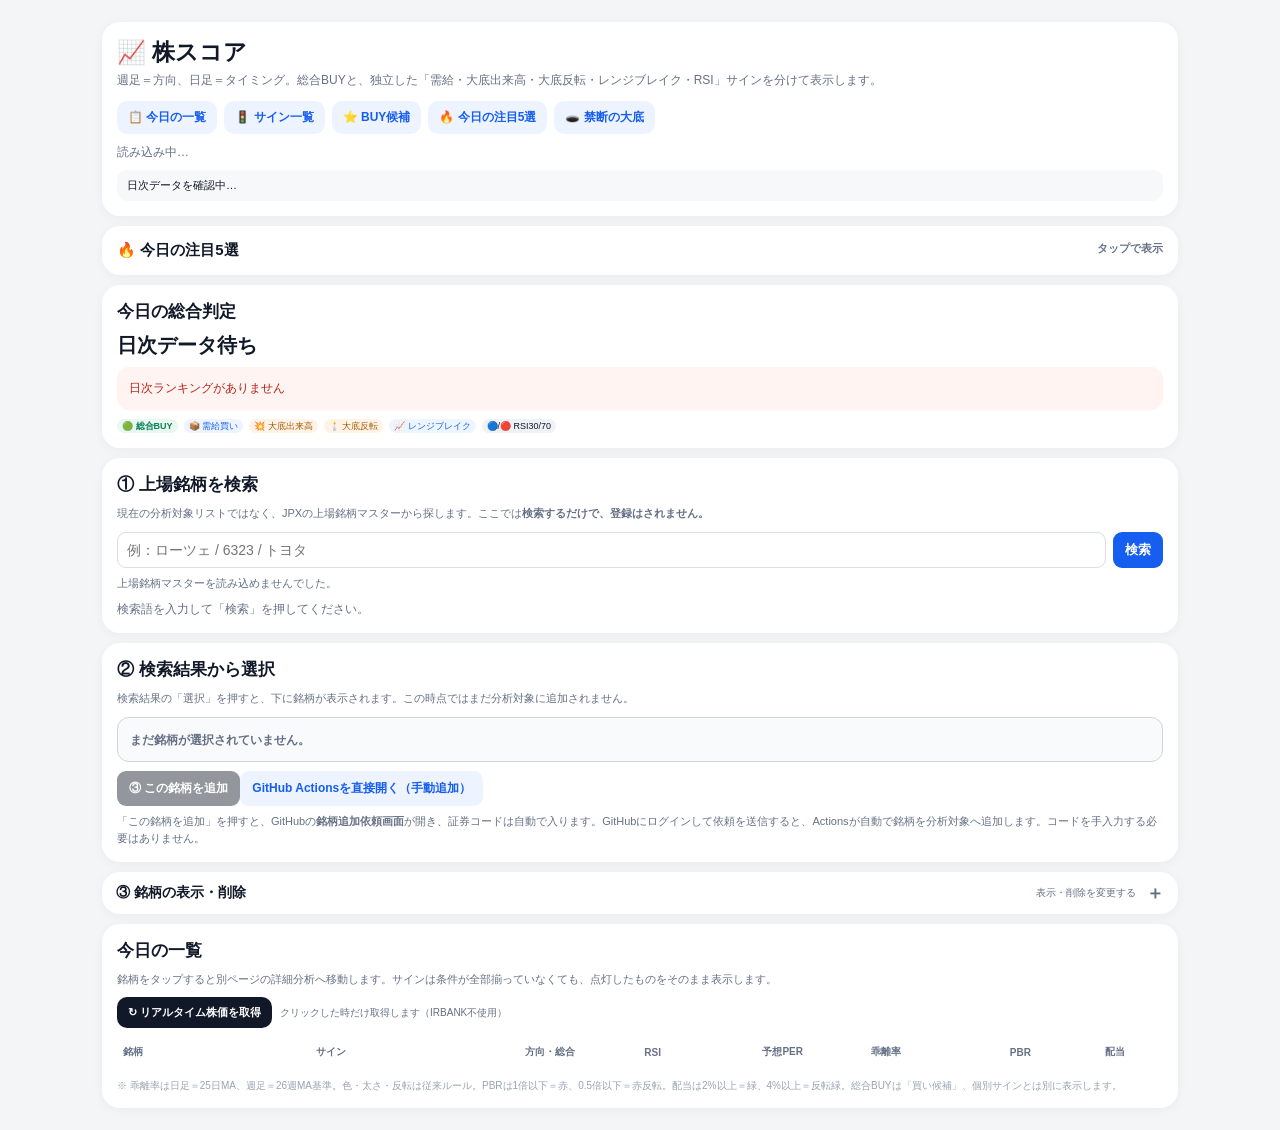
==== commit fef2e3b1: "Add files via upload" ====
--- a/index.html
+++ b/index.html
@@ -1,8 +1,58 @@
-<!doctype html><html lang="ja"><head><meta charset="utf-8"><meta name="viewport" content="width=device-width,initial-scale=1,viewport-fit=cover"><title>ふるさと納税 上限管理</title><link rel="stylesheet" href="styles.css"></head><body><header><h1>ふるさと納税 上限管理</h1><p>個人データは端末内IndexedDBに保存します。GitHubには個人データを置きません。</p></header><main>
-<section class="card" id="yearWorkspace"><h2>年度別</h2><p class="note">最初に年度を選択してください。選択した年度の上限額・手動設定・源泉徴収票との比較をまとめて表示します。</p><div id="yearTabs" class="year-tabs" role="tablist"></div><div id="summary"></div></section>
-<section class="card"><h2>① ChatGPTから資料を反映</h2><p>PDFはChatGPT Libraryにアップロードし、ChatGPTに読み取りを依頼します。返された <code>{"version":1,"documents":[...]}</code> を下へ貼ってください。</p><button id="copyPrompt">ChatGPTへの更新依頼文をコピー</button><textarea id="jsonInput" placeholder='ChatGPTが作ったJSONをここに貼り付けます'></textarea><button id="reflectJson">反映する</button><div id="actionMessage" class="message"></div><p class="note">反映ボタンを押すと、追加件数・更新件数を表示し、端末内DBへ保存します。重複IDは更新扱いで二重登録しません。</p></section>
-<section class="card"><h2>② 資料・ログ</h2><div id="status"></div><div class="tabbar" role="tablist"><button class="logtab active" data-logtab="overview">DB概要</button><button class="logtab" data-logtab="readout">読み取り結果</button><button class="logtab" data-logtab="logs">操作ログ</button></div><div id="logtab-overview"><div id="documents"></div></div><div id="logtab-readout" hidden><p class="note">資料から読み取って保存した全項目です。通常の計算画面には表示せず、必要なときだけここで確認できます。</p><div id="yearTables"></div></div><div id="logtab-logs" hidden><div id="logList"></div></div></section>
-<section class="card" id="manualForm"><h2>手動入力（年度別）</h2><p>資料から取れない控除・加算・扶養情報などを入力します。保存ボタンを押すと、その年度の計算へ即時反映します。</p><label><strong>対象年度</strong> <select id="manualYear"></select></label><div id="manualSourceMode" class="calcbox"></div><div class="manual-target-box"><div class="manual-target-title"><strong>手動入力の反映先</strong><span>チェックした計算にだけ、その手動入力を反映します。両方チェックもできます。</span></div><div class="tablewrap manual-target-wrap"><table class="manual-target-table"><thead><tr><th>手動入力項目</th><th>源泉徴収票ベース</th><th>給与・賞与ベース</th></tr></thead><tbody><tr><th>特別支給等給与加算</th><td><label class="target-check"><input id="basisTemporarySource" type="checkbox"><span>反映する</span></label></td><td><label class="target-check"><input id="basisTemporarySalary" type="checkbox"><span>反映する</span></label></td></tr><tr><th>生命保険料控除</th><td><label class="target-check"><input id="basisLifeSource" type="checkbox"><span>反映する</span></label></td><td><label class="target-check"><input id="basisLifeSalary" type="checkbox"><span>反映する</span></label></td></tr><tr><th>地震・旧長期損害控除</th><td><label class="target-check"><input id="basisEarthquakeSource" type="checkbox"><span>反映する</span></label></td><td><label class="target-check"><input id="basisEarthquakeSalary" type="checkbox"><span>反映する</span></label></td></tr><tr><th>iDeCo・小規模企業共済等</th><td><label class="target-check"><input id="basisIdecoSource" type="checkbox"><span>反映する</span></label></td><td><label class="target-check"><input id="basisIdecoSalary" type="checkbox"><span>反映する</span></label></td></tr><tr><th>本人の国民年金</th><td><label class="target-check"><input id="basisNationalPensionSource" type="checkbox"><span>反映する</span></label></td><td><label class="target-check"><input id="basisNationalPensionSalary" type="checkbox"><span>反映する</span></label></td></tr><tr><th>娘の国民年金</th><td><label class="target-check"><input id="basisDaughterNationalPensionSource" type="checkbox"><span>反映する</span></label></td><td><label class="target-check"><input id="basisDaughterNationalPensionSalary" type="checkbox"><span>反映する</span></label></td></tr><tr><th>扶養・特定親族等</th><td><label class="target-check"><input id="basisDependentsSource" type="checkbox"><span>反映する</span></label></td><td><label class="target-check"><input id="basisDependentsSalary" type="checkbox"><span>反映する</span></label></td></tr></tbody></table></div><p class="small">※ここで選ぶのは「源泉徴収票そのものを使うか」ではありません。<strong>下の手動入力値を、どちらの計算へ反映するか</strong>を指定します。源泉徴収票に既に入っている値は、チェックしなくても通常どおり源泉徴収票ベースの計算に使われます。</p></div><h3>生命保険料控除（支払保険料を入力）</h3><div class="formgrid"><label>新生命保険料<input id="newLife" type="number" min="0"></label><label>旧生命保険料<input id="oldLife" type="number" min="0"></label><label>介護医療保険料<input id="medical" type="number" min="0"></label><label>新個人年金保険料<input id="newPension" type="number" min="0"></label><label>旧個人年金保険料<input id="oldPension" type="number" min="0"></label></div><div id="lifeBreakdown" class="calcbox"></div><h3>扶養・所得金額調整控除の判定</h3><p class="small">年末時点の状況を年度ごとに入力します。人数は同じ人を重複して入力しないでください。</p><div class="formgrid"><label>一般の扶養親族（16〜18歳・23〜69歳）<input id="dependentsGeneral" type="number" min="0" step="1"></label><label>特定扶養親族（19〜22歳・扶養控除対象）<input id="dependentsSpecific" type="number" min="0" step="1"></label><label>特定親族（19〜22歳・特定親族特別控除の対象者）の人数<input id="specialDependentCount" type="number" min="0" step="1"></label><label>その対象者1人あたりの合計所得金額（円）<input id="specialDependentIncome" type="number" min="0"></label><label>老人扶養親族（70歳以上・同居老親等を除く）<input id="dependentsElderly" type="number" min="0" step="1"></label><label>同居老親等（70歳以上）<input id="dependentsElderlyCohabiting" type="number" min="0" step="1"></label></div><label><input id="under23Dependent" type="checkbox"> 23歳未満の扶養親族がいる（所得金額調整控除を自動判定するために使用）</label><label><input id="adjustmentSpecialDisabled" type="checkbox"> 本人・同一生計配偶者・扶養親族のいずれかが特別障害者（所得金額調整控除を自動判定するために使用）</label><p class="small">扶養親族の所得要件は年分で変わります。2024年48万円以下、2025年58万円以下、2026年62万円以下。2025年から特定親族特別控除があります。対象者1人あたりの合計所得を入力すると年分に応じて控除額を計算します。複数人で所得額が異なる場合は、現状は人数を分けて入力せず、個別の確認が必要です。</p><h3>その他の控除・調整</h3><div class="formgrid"><label>地震保険料<input id="earthquake" type="number" min="0"></label><label>旧長期損害保険料<input id="oldLongTermDamage" type="number" min="0"></label><label>iDeCo・小規模企業共済等<input id="ideco" type="number" min="0"></label><label>本人の国民年金<input id="nationalPension" type="number" min="0"></label><label>娘の国民年金<input id="daughterNationalPension" type="number" min="0"></label><label>給与加算（課税対象）<input id="temporary" type="number" min="0"></label></div><label><input id="daughterPensionEligible" type="checkbox" checked> 娘の国民年金を私が支払い、控除対象として含める</label><div id="earthquakeResult" class="small"></div><div id="manualSummary" class="small"></div><label>メモ<textarea id="manualNote"></textarea></label><button id="saveManual">手動入力を保存して計算へ反映</button></section>
-<section class="card"><h2>計算の根拠</h2><div id="details"></div></section>
-<section class="card"><h2>DB・復元・ログ</h2><p class="note">通常の資料JSONは給与・賞与・源泉徴収票だけです。個人データを含む復元ファイルはGitHubへアップロードしないでください。復元はこの画面で端末内DBへ取り込みます。</p><button id="exportDb">資料DBを書き出す</button><button id="exportBackup">資料＋手動入力の完全バックアップを書き出す</button><label class="filepick">完全バックアップJSONを復元<input id="restoreFile" type="file" accept="application/json,.json"></label><button id="exportLog">TXTログを書き出す</button><button id="clearDb" class="danger">保存データを消去</button><p class="small">復元方法：①上の「完全バックアップJSONを復元」をタップ ②以前保存した furusato_restore.json を選択。既存データを消さず、同じ資料は更新、手動入力は年度ごとに復元します。</p></section>
-</main><script src="app.js" type="module"></script></body></html>
+<!doctype html><html lang="ja"><head><meta charset="utf-8"><meta name="viewport" content="width=device-width,initial-scale=1"><meta name="theme-color" content="#111827"><link rel="manifest" href="./manifest.json"><title>株スコア｜今日の一覧</title><style>
+:root{font-family:-apple-system,BlinkMacSystemFont,"Hiragino Sans","Yu Gothic",sans-serif;color:#111827;background:#f3f5f7}*{box-sizing:border-box}body{margin:0}.wrap{max-width:1100px;margin:auto;padding:12px}.card{background:#fff;border-radius:18px;padding:15px;margin:10px 0;box-shadow:0 2px 12px #0000000b}h1{font-size:23px;margin:0 0 4px}h2{font-size:17px;margin:0 0 9px}.muted{color:#667085;font-size:12px}.nav{display:flex;gap:7px;flex-wrap:wrap;margin-top:12px}.nav a{display:inline-block;text-decoration:none;color:#155eef;background:#eef4ff;padding:8px 11px;border-radius:10px;font-size:12px;font-weight:800}.summary{font-size:20px;font-weight:850;margin:8px 0}.ok{color:#087f5b}.warn{color:#a15c00}.bad{color:#b42318}.blue{color:#155eef}.pill{display:inline-block;border-radius:999px;padding:4px 8px;font-size:11px;background:#eef2f6}.fresh{font-size:11px;padding:8px 10px;background:#f7f8fa;border-radius:10px;margin-top:9px}.table-wrap{overflow-x:auto;margin-top:8px}.table{width:100%;table-layout:fixed;border-collapse:separate;border-spacing:0 5px;font-size:10px;min-width:650px}.table th:nth-child(1),.table td:nth-child(1){width:118px}.table th:nth-child(2),.table td:nth-child(2){width:92px}.table th:nth-child(3),.table td:nth-child(3){width:108px;text-align:center}.table th:nth-child(4),.table td:nth-child(4){width:72px}.table th:nth-child(5),.table td:nth-child(5){width:66px}.table th:nth-child(6),.table td:nth-child(6){width:66px}.table th:nth-child(7),.table td:nth-child(7){width:58px;text-align:center}.table th:nth-child(8),.table td:nth-child(8){width:58px;text-align:center}.table th{font-size:10px;color:#667085;text-align:left;padding:4px 6px;white-space:nowrap}.table td{background:#f8fafc;padding:9px 6px;vertical-align:middle}.table tr:hover td{background:#eef4ff}.direction-total{font-size:10px;font-weight:700;text-align:center;line-height:1.35}.direction-total .direction-label{display:block;font-size:10px;font-weight:700;white-space:nowrap}.direction-total .total-label{display:block;font-size:10px;font-weight:850;margin-top:2px;white-space:nowrap}.table td:first-child{border-radius:10px 0 0 10px}.table td:last-child{border-radius:0 10px 10px 0}.table a{text-decoration:none;color:inherit;display:block}.name{font-weight:850;font-size:12px}.sub{font-size:10px;color:#667085;margin-top:2px}.signal{font-weight:850;white-space:nowrap}.icons{display:flex;flex-direction:column;align-items:flex-start;gap:2px;min-width:72px;max-width:82px}.icon{display:inline-flex;align-items:center;gap:2px;border-radius:7px;padding:2px 5px;background:#eef2f6;font-size:9px;line-height:1.15;white-space:nowrap}.icon.buy{background:#e8f7ef;color:#087f5b;font-weight:850}.icon.supply{background:#eef4ff;color:#155eef}.icon.bottom{background:#fff3e8;color:#a15c00}.icon.breakout{background:#edf6ff;color:#155eef}.icon.warn{background:#fff1f0;color:#b42318}.legend{display:flex;gap:6px;flex-wrap:wrap;margin-top:9px}.legend .icon{cursor:default}.section-note{font-size:11px;color:#667085;line-height:1.55}.picker{display:flex;gap:7px;flex-wrap:wrap;margin-top:10px}.pick{display:inline-flex;align-items:center;gap:5px;border:1px solid #d9dee7;background:#f8fafc;border-radius:999px;padding:7px 9px;font-size:11px}.pick input{width:16px;height:16px}.picker-actions{display:flex;gap:7px;margin-top:9px}.picker-actions button{border:0;background:#eef4ff;color:#155eef;border-radius:9px;padding:8px 11px;font-weight:800}.add-form{display:grid;grid-template-columns:1fr auto;gap:7px;margin-top:10px}.add-form input{min-width:0;border:1px solid #d9dee7;border-radius:9px;padding:9px;font-size:14px}.add-form button{border:0;background:#155eef;color:#fff;border-radius:9px;padding:9px 12px;font-weight:800}.custom-list{display:flex;gap:7px;flex-wrap:wrap;margin-top:9px}.search-results{display:flex;flex-direction:column;gap:6px;margin-top:9px}.search-result{display:flex;align-items:center;justify-content:space-between;gap:8px;border:1px solid #d9dee7;background:#f8fafc;border-radius:11px;padding:9px}.search-result-main{min-width:0}.search-result-name{font-weight:850;font-size:12px}.search-result-meta{font-size:10px;color:#667085;margin-top:2px}.search-add{border:0;background:#155eef;color:#fff;border-radius:8px;padding:7px 9px;font-size:11px;font-weight:800;white-space:nowrap}.selected-company{margin-top:10px;border:1px solid #cdd5df;background:#f8fafc;border-radius:12px;padding:12px;font-weight:850}.selected-company .code{font-size:11px;color:#667085;margin-left:5px}.disabled-link{opacity:.45;pointer-events:none}.custom-item{display:flex;align-items:center;gap:7px;border:1px solid #d9dee7;background:#f8fafc;border-radius:10px;padding:7px 9px;font-size:11px}.custom-item button{border:0;background:transparent;color:#b42318;font-weight:800}.action-link{display:inline-block;text-decoration:none;background:#111827;color:#fff;border-radius:9px;padding:9px 12px;font-weight:800;font-size:12px;margin-top:9px}.secondary-link{display:inline-block;text-decoration:none;background:#eef4ff;color:#155eef;border-radius:9px;padding:9px 12px;font-weight:800;font-size:12px;margin-top:9px}@media(max-width:700px){.add-form{grid-template-columns:1fr auto}.wrap{padding:8px}.card{padding:13px}}.error{padding:12px;background:#fff4f2;border-radius:12px;color:#b42318;font-size:12px}.pbr-low{color:#b42318;font-weight:850}.pbr-extreme{color:#fff;background:#b42318;border-radius:6px;padding:2px 5px;font-weight:950}.div-high{color:#087f5b;font-weight:850}.div-extreme{color:#fff;background:#087f5b;border-radius:6px;padding:2px 5px;font-weight:950}.footer{font-size:10px;color:#98a2b3;margin-top:10px;line-height:1.5}@media(max-width:700px){.wrap{padding:8px}.card{padding:13px}}
+.manage-actions{display:flex;gap:6px;margin:8px 0}.manage-actions button{border:1px solid #d0d5dd;background:#fff;border-radius:8px;padding:5px 9px;font-size:10px}.manage-row{display:flex;align-items:center;justify-content:space-between;gap:8px;border-top:1px solid #edf0f2;padding:7px 0}.manage-main{display:flex;align-items:center;gap:8px;min-width:0;flex:1}.manage-main input{width:17px;height:17px}.manage-main span{display:flex;align-items:baseline;gap:6px;min-width:0}.manage-main b{font-size:12px;white-space:nowrap;overflow:hidden;text-overflow:ellipsis}.manage-main small{font-size:10px;color:#667085}.delete-link{font-size:10px;color:#b42318;text-decoration:none;white-space:nowrap;border:1px solid #f0caca;border-radius:7px;padding:5px 7px}.picker{margin-top:2px}.manage-card{padding:0}.manage-card summary{list-style:none;display:flex;align-items:center;justify-content:space-between;gap:10px;cursor:pointer;padding:12px 14px;font-size:14px;font-weight:700}.manage-card summary::-webkit-details-marker{display:none}.manage-card summary:after{content:"＋";font-size:18px;line-height:1;color:#667085}.manage-card[open] summary:after{content:"−"}.manage-card summary small{margin-left:auto;font-size:10px;font-weight:500;color:#667085}.manage-body{padding:0 14px 12px}.quote{display:flex;align-items:baseline;gap:8px;margin-top:4px}.quote-price{font-size:13px;font-weight:900;letter-spacing:.1px}.quote-change{font-size:12px;font-weight:850;display:inline-block;font-variant-numeric:tabular-nums}.quote-change.pos{color:#087f5b}.quote-change.neg{color:#b42318}.quote-change.zero{color:#667085}.quote-change.strong{font-weight:950;font-size:14px}.quote-change.extreme{font-weight:950;font-size:14px;padding:2px 6px;border-radius:6px;color:#fff}.quote-change.extreme.pos{background:#087f5b}.quote-change.extreme.neg{background:#b42318}.deviation{display:inline-block;min-width:58px;text-align:center;border-radius:6px;padding:3px 5px;line-height:1.1;font-variant-numeric:tabular-nums}.deviation.neutral{color:#111827;font-size:11px}.deviation.strong.pos{color:#087f5b;font-size:12.5px;font-weight:800}.deviation.strong.neg{color:#b42318;font-size:12.5px;font-weight:800}.deviation.invert.pos{background:#087f5b;color:#fff;font-size:12px;font-weight:950}.deviation.invert.neg{background:#b42318;color:#fff;font-size:12px;font-weight:950}.deviation-pair{display:flex;flex-direction:column;gap:2px;align-items:flex-start}.deviation-pair>div{display:flex;align-items:center;gap:3px;white-space:nowrap}.deviation-label{font-size:8px;color:#667085;font-weight:700;min-width:20px}.deviation-pair .deviation{min-width:48px;padding:2px 4px}.realtime-bar{display:flex;align-items:center;gap:8px;flex-wrap:wrap;margin-top:9px}.realtime-btn{border:0;background:#111827;color:#fff;border-radius:10px;padding:8px 11px;font-size:11px;font-weight:850;cursor:pointer}.realtime-btn:disabled{opacity:.55}.realtime-status{font-size:10px;color:#667085}.realtime-status.ok{color:#087f5b}.realtime-status.error{color:#b42318}.realtime-status.loading{color:#155eef}.realtime-status.warn{color:#a15c00}.live-time{display:block;font-size:9px;color:#98a2b3;margin-top:2px}.live-updated .live-price{font-weight:950}.forecast-per{font-weight:850;font-variant-numeric:tabular-nums;white-space:nowrap}.rsi-value{display:inline-block;border-radius:6px;padding:2px 5px;font-variant-numeric:tabular-nums}.rsi-value.mild-low{color:#b42318;font-weight:800}.rsi-value.mild-high{color:#087f5b;font-weight:800}.rsi-value.extreme-low{background:#b42318;color:#fff;font-weight:950}.rsi-value.extreme-high{background:#087f5b;color:#fff;font-weight:950}.valuation{display:inline-block;min-width:48px;padding:2px 4px;border-radius:6px;font-variant-numeric:tabular-nums;white-space:nowrap}.valuation-red{color:#b42318;font-weight:850}.valuation-invert-red{background:#b42318;color:#fff;font-weight:950}.valuation-green{color:#087f5b;font-weight:850}.valuation-invert-green{background:#087f5b;color:#fff;font-weight:950}
+</style></head><body><div class="wrap">
+<div class="card"><h1>📈 株スコア</h1><div class="muted">週足＝方向、日足＝タイミング。総合BUYと、独立した「需給・大底出来高・大底反転・レンジブレイク・RSI」サインを分けて表示します。</div><div class="nav"><a href="./index.html">📋 今日の一覧</a><a href="./signals.html">🚦 サイン一覧</a><a href="./recommendations.html">⭐ BUY候補</a><a href="./daily_recommendations.html">🔥 今日の注目5選</a><a href="./bottom.html">🕳️ 禁断の大底</a></div><div id="date" class="muted" style="margin-top:10px">読み込み中…</div><div id="fresh" class="fresh">日次データを確認中…</div></div>
+<div class="card" id="dailyAttentionCard"><details><summary style="cursor:pointer;font-size:15px;font-weight:850;list-style:none">🔥 今日の注目5選 <span style="float:right;color:#667085;font-size:11px;font-weight:600">タップで表示</span></summary><div class="section-note" style="margin-top:9px">当日に投資家・ニュース・カタリスト検索・アナリスト・YouTube等で話題になった銘柄を集約。<strong>注目度とBUY判定は別</strong>です。</div><div id="dailyAttentionStatus" class="fresh">読み込み中…</div><div id="dailyAttentionRows" style="margin-top:8px"></div><div style="margin-top:8px"><a class="secondary-link" style="margin-top:0" href="./daily_recommendations.html">5選の詳細を見る →</a></div></details></div>
+<div class="card"><h2>今日の総合判定</h2><div id="summary" class="summary">読み込み中…</div><div id="note" class="section-note"></div><div class="legend"><span class="icon buy">🟢 総合BUY</span><span class="icon supply">📦 需給買い</span><span class="icon bottom">💥 大底出来高</span><span class="icon bottom">🕯️ 大底反転</span><span class="icon breakout">📈 レンジブレイク</span><span class="icon rsi">🔵/🔴 RSI30/70</span></div></div>
+<div class="card"><h2>① 上場銘柄を検索</h2><div class="section-note">現在の分析対象リストではなく、JPXの上場銘柄マスターから探します。ここでは<strong>検索するだけで、登録はされません。</strong></div><form id="searchForm" class="add-form"><input id="stockSearch" type="search" inputmode="search" autocomplete="off" placeholder="例：ローツェ / 6323 / トヨタ" aria-label="上場銘柄名または証券コードを検索"><button type="submit">検索</button></form><div id="masterStatus" class="section-note" style="margin-top:7px">上場銘柄マスターを読み込み中…</div><div id="searchResults" class="search-results"></div></div>
+<div class="card"><h2>② 検索結果から選択</h2><div class="section-note">検索結果の「選択」を押すと、下に銘柄が表示されます。この時点ではまだ分析対象に追加されません。</div><div id="selectedCompany" class="selected-company"><span class="muted">まだ銘柄が選択されていません。</span></div><div id="addMessage" class="section-note" aria-live="polite"></div><a id="githubAddLink" class="action-link disabled-link" href="#" target="_blank" rel="noopener" aria-disabled="true">③ この銘柄を追加</a><a class="secondary-link" href="https://github.com/concord2023/kabu-score/actions/workflows/daily-update.yml" target="_blank" rel="noopener">GitHub Actionsを直接開く（手動追加）</a><div class="section-note" style="margin-top:7px">「この銘柄を追加」を押すと、GitHubの<strong>銘柄追加依頼画面</strong>が開き、証券コードは自動で入ります。GitHubにログインして依頼を送信すると、Actionsが自動で銘柄を分析対象へ追加します。コードを手入力する必要はありません。</div></div>
+<details class="card manage-card"><summary><span>③ 銘柄の表示・削除</span><small>表示・削除を変更する</small></summary><div class="manage-body"><div class="section-note">表示する銘柄はチェック、分析対象から外す銘柄は同じ行の「削除依頼」から操作できます。削除しても過去データは自動では消えません。</div><div class="manage-actions"><button type="button" id="allBtn">全表示</button><button type="button" id="noneBtn">全非表示</button></div><div id="stockPicker" class="picker"></div><div id="deleteMessage" class="section-note" aria-live="polite" style="margin-top:7px"></div></div></details>
+<div class="card"><h2>今日の一覧</h2><div class="section-note">銘柄をタップすると別ページの詳細分析へ移動します。サインは条件が全部揃っていなくても、点灯したものをそのまま表示します。</div><div class="realtime-bar"><button type="button" id="realtimeRefresh" class="realtime-btn">↻ リアルタイム株価を取得</button><span id="realtimeStatus" class="realtime-status">クリックした時だけ取得します（IRBANK不使用）</span></div><div class="table-wrap"><table class="table"><thead><tr><th>銘柄</th><th>サイン</th><th>方向・総合</th><th>RSI</th><th>予想PER</th><th>乖離率</th><th>PBR</th><th>配当</th></tr></thead><tbody id="rows"></tbody></table></div><div class="footer">※ 乖離率は日足＝25日MA、週足＝26週MA基準。色・太さ・反転は従来ルール。PBRは1倍以下＝赤、0.5倍以下＝赤反転。配当は2%以上＝緑、4%以上＝反転緑。総合BUYは「買い候補」、個別サインとは別に表示します。</div></div>
+</div><script>
+const jp={UPTREND:'🟢 上昇トレンド',UPTREND_PULLBACK:'🟡 上昇・押し目',DOWNTREND_REVERSAL_WAIT:'🟠 下降・反転待ち',DOWNTREND_REVERSAL_CONFIRMED:'🟢 下降・反転確認',DOWNTREND_CONTINUED:'🔴 下降継続',RANGE_BREAKOUT:'📈 レンジブレイク中・再上昇',RANGE_TRANSITION:'🟣 レンジ・転換',UNKNOWN:'⚪ 判定不能'};
+const sg={BUY_CANDIDATE:'BUY候補',WATCH:'WATCH',AVOID:'AVOID',INSUFFICIENT:'データ不足'};
+const esc=v=>String(v??'').replace(/[&<>"']/g,m=>({'&':'&amp;','<':'&lt;','>':'&gt;','"':'&quot;',"'":'&#39;'}[m]));
+const fmtPrice=v=>{if(v==null||v==='')return '—';const n=Number(v);return Number.isFinite(n)?n.toLocaleString('ja-JP',{maximumFractionDigits:2}):String(v)};
+const pct=v=>v==null?'—':Number(v).toFixed(2)+'%';
+const changeClass=v=>{const n=Number(v);if(!Number.isFinite(n))return 'zero';const sign=n>0?'pos':n<0?'neg':'zero';const mag=Math.abs(n);return sign+(mag>=10?' extreme':mag>=3?' strong':'');};
+const cls=v=>v==null?'':Number(v)>0?'ok':Number(v)<0?'bad':'';
+const deviationClass=v=>{if(v==null||!Number.isFinite(Number(v)))return 'neutral';const n=Number(v),a=Math.abs(n);if(a<10)return 'neutral';if(a<20)return 'strong '+(n>0?'pos':'neg');return 'invert '+(n>0?'pos':'neg');};
+const deviationHtml=v=>{if(v==null||!Number.isFinite(Number(v)))return '<span class="deviation neutral">—</span>';const n=Number(v);return `<span class="deviation ${deviationClass(n)}">${n>0?'+':''}${n.toFixed(1)}%</span>`;};
+const deviationPairHtml=(daily,weekly)=>`<div class="deviation-pair"><div><span class="deviation-label">日足</span>${deviationHtml(daily)}</div><div><span class="deviation-label">週足</span>${deviationHtml(weekly)}</div></div>`;
+const REALTIME_STORAGE_KEY='kabuScoreRealtimeQuotes';
+function marketDay(v){if(!v)return null;const m=String(v).match(/(\d{4}-\d{2}-\d{2})/);return m?m[1]:null;}
+function applyRealtimeToRows(){let saved=null;try{saved=JSON.parse(localStorage.getItem(REALTIME_STORAGE_KEY)||'null')}catch(_e){}if(!saved||typeof saved!=='object')return 0;const dailyDay=marketDay(window.__rankingUpdatedAt);const quotes=saved.quotes||{};let applied=0;document.querySelectorAll('[data-live-code]').forEach(row=>{const code=String(row.dataset.liveCode||'');const q=quotes[code]||quotes[`${code}.T`];if(!q)return;const qDay=marketDay(q.market_time)||marketDay(saved.market_day);if(dailyDay&&qDay&&qDay<dailyDay)return;if(dailyDay&&!qDay)return;const p=row.querySelector('.live-price'),c=row.querySelector('.live-change'),t=row.querySelector('.live-time');if(p)p.textContent=fmtPrice(q.price);if(c){c.textContent=pct(q.change_pct);c.className=`quote-change live-change ${changeClass(q.change_pct)}`;}if(t)t.textContent=q.market_time?`更新 ${String(q.market_time).replace('T',' ').slice(0,16)}`:'更新時刻不明';row.classList.add('live-updated');applied++;});if(applied){const st=document.getElementById('realtimeStatus');if(st)st.textContent=`保存済みリアルタイム値 ${applied}銘柄`;}return applied;}
+const rsiClass=v=>{if(v==null||!Number.isFinite(Number(v)))return '';const n=Number(v);if(n<=30)return 'extreme-low';if(n>=70)return 'extreme-high';if(n<=40)return 'mild-low';if(n>=60)return 'mild-high';return '';};
+const rsiHtml=v=>v==null||!Number.isFinite(Number(v))?'—':`<span class="rsi-value ${rsiClass(v)}">${Number(v).toFixed(1)}</span>`;
+let allRanking=[];let companyMaster=[];
+const selectedKey='kabu-score-selected-stocks';
+const knownKey='kabu-score-known-stocks';
+const customKey='kabu-score-custom-stocks';
+function selectedCodes(){try{const x=JSON.parse(localStorage.getItem(selectedKey)||'null');return Array.isArray(x)?new Set(x):null}catch(e){return null}}
+function knownCodes(){try{const x=JSON.parse(localStorage.getItem(knownKey)||'null');return Array.isArray(x)?new Set(x):new Set()}catch(e){return new Set()}}
+function saveSelected(codes){localStorage.setItem(selectedKey,JSON.stringify([...codes]));}
+function syncNewStocks(a){const current=new Set(a.map(x=>String(x.code)));const saved=selectedCodes();const hasKnown=localStorage.getItem(knownKey)!==null;if(!saved){localStorage.setItem(knownKey,JSON.stringify([...current]));return null;}if(!hasKnown){localStorage.setItem(knownKey,JSON.stringify([...current]));return saved;}const known=knownCodes();const next=new Set(saved);let changed=false;for(const code of current){if(!known.has(code)){next.add(code);known.add(code);changed=true;}}if(changed){localStorage.setItem(selectedKey,JSON.stringify([...next]));localStorage.setItem(knownKey,JSON.stringify([...known]));return next;}localStorage.setItem(knownKey,JSON.stringify([...known]));return saved;}
+function renderPicker(a){const root=document.getElementById('stockPicker');if(!root)return;const saved=syncNewStocks(a);root.innerHTML=a.length?a.map(x=>{const checked=!saved||saved.has(x.code);const title=encodeURIComponent(`[株スコア削除] ${x.name||x.code} (${x.code})`);const body=encodeURIComponent(String(x.code));return `<div class="manage-row"><label class="manage-main"><input type="checkbox" class="stock-check" data-code="${esc(x.code)}" ${checked?'checked':''}><span><b>${esc(x.name||x.code)}</b><small>${esc(x.code)}</small></span></label><a class="delete-link" target="_blank" rel="noopener" href="https://github.com/concord2023/kabu-score/issues/new?title=${title}&body=${body}">削除依頼</a></div>`}).join(''):'<span class="muted">現在の分析対象はありません。</span>';root.querySelectorAll('.stock-check').forEach(el=>el.addEventListener('change',()=>{const codes=[...root.querySelectorAll('.stock-check:checked')].map(x=>x.dataset.code);localStorage.setItem(selectedKey,JSON.stringify(codes));renderRows();}));}
+function normalizeSearch(v){return String(v??'').toLowerCase().replace(/[\s　・･._-]/g,'');}
+let selectedCompany=null;
+function showSelected(x){selectedCompany=x||null;const root=document.getElementById('selectedCompany');const link=document.getElementById('githubAddLink');const msg=document.getElementById('addMessage');if(!x){root.innerHTML='<span class="muted">まだ銘柄が選択されていません。</span>';link.classList.add('disabled-link');link.href='#';link.setAttribute('aria-disabled','true');if(msg)msg.textContent='';return;}root.innerHTML=`<div>${esc(x.name||x.code)}<span class="code">証券コード ${esc(x.code)}</span></div>`;const title=encodeURIComponent(`[株スコア追加] ${x.name||x.code} (${x.code})`);const body=encodeURIComponent(String(x.code));link.href=`https://github.com/concord2023/kabu-score/issues/new?title=${title}&body=${body}`;link.classList.remove('disabled-link');link.removeAttribute('aria-disabled');if(msg)msg.textContent=`選択中：${x.name||x.code}（${x.code}）。「この銘柄を追加」を押すと、コード入りのGitHub追加依頼を作成できます。`;}
+function renderDeleteList(a){const root=document.getElementById('deleteStockList');if(!root)return;root.innerHTML=a.length?a.map(x=>`<div class="custom-item"><span>${esc(x.name||x.code)}（${esc(x.code)}）</span><a class="secondary-link" style="margin:0;padding:6px 8px;font-size:10px" target="_blank" rel="noopener" href="https://github.com/concord2023/kabu-score/issues/new?title=${encodeURIComponent(`[株スコア削除] ${x.name||x.code} (${x.code})`)}&body=${encodeURIComponent(String(x.code))}">削除依頼</a></div>`).join(''):'<span class="muted">現在の分析対象はありません。</span>';}
+function renderSearch(q=''){const root=document.getElementById('searchResults');if(!root)return;const term=normalizeSearch(q);if(!term){root.innerHTML='<span class="muted">検索語を入力して「検索」を押してください。</span>';return;}const hits=companyMaster.filter(x=>normalizeSearch(x.name).includes(term)||normalizeSearch(x.code).includes(term));root.innerHTML=hits.length?hits.slice(0,50).map(x=>`<div class="search-result"><div class="search-result-main"><div class="search-result-name">${esc(x.name||x.code)}（${esc(x.code)}）</div><div class="search-result-meta">${esc(x.market||'東証')}</div></div><button type="button" class="search-add" data-code="${esc(x.code)}">選択</button></div>`).join(''):`<span class="muted">「${esc(q)}」に一致する上場銘柄がありません。</span>`;root.querySelectorAll('.search-add').forEach(b=>b.addEventListener('click',()=>{const x=companyMaster.find(v=>String(v.code)===String(b.dataset.code));showSelected(x);}));}
+function formatUpdateTime(v){if(!v)return '更新時刻不明';const d=new Date(v);if(Number.isNaN(d.getTime()))return esc(String(v).replace('T',' ').slice(0,16));return d.toLocaleString('ja-JP',{year:'numeric',month:'2-digit',day:'2-digit',hour:'2-digit',minute:'2-digit',timeZone:'Asia/Tokyo'});}function directionText(regime){return jp[regime]||'⚪ 判定不能';}function renderRows(){const a=allRanking;const saved=selectedCodes();const shown=saved?a.filter(x=>saved.has(x.code)):a;const sum={buy_candidates:shown.filter(x=>x.signal==='BUY_CANDIDATE').length,watch:shown.filter(x=>x.signal==='WATCH').length,avoid:shown.filter(x=>x.signal==='AVOID').length,insufficient:shown.filter(x=>x.signal==='INSUFFICIENT').length};document.getElementById('fresh').textContent=`表示中: ${shown.filter(x=>x.price!=null).length}/${shown.length}銘柄の価格データあり（全${a.length}銘柄）`;document.getElementById('summary').textContent=shown.length?`選択銘柄 ${shown.length}件`:'銘柄が選択されていません';document.getElementById('summary').className='summary';document.getElementById('note').textContent=`総合BUY ${sum.buy_candidates} / WATCH ${sum.watch} / AVOID ${sum.avoid} / データ不足 ${sum.insufficient}`;const updateTime=formatUpdateTime(window.__rankingUpdatedAt);document.getElementById('rows').innerHTML=shown.map(x=>{const d=x.details||{};const pf=d.per_forecast||{};let forecastPe=Number(pf.forecast_pe??d.per_forecast_pe);const forecastEps=Number(pf.forecast_eps??d.per_forecast_eps);if(!Number.isFinite(forecastPe)||forecastPe<=0){const price=Number(d.price??x.price);if(Number.isFinite(price)&&price>0&&Number.isFinite(forecastEps)&&forecastEps>0)forecastPe=price/forecastEps;}const perHtml=Number.isFinite(forecastPe)&&forecastPe>0?`<span class="forecast-per">${forecastPe.toFixed(2)}倍</span>`:'<span class="forecast-per muted">—</span>';const pbr=Number(d.pbr);const pbrClass=Number.isFinite(pbr)?(pbr<=0.5?'pbr-extreme':pbr<=1?'pbr-low':''):'muted';const pbrHtml=Number.isFinite(pbr)&&pbr>0?`<span class="metric ${pbrClass}">${pbr.toFixed(2)}倍</span>`:'<span class="metric muted">—</span>';const div=Number(d.dividend_yield);const divClass=Number.isFinite(div)?(div>=4?'div-extreme':div>=2?'div-high':''):'muted';const divHtml=Number.isFinite(div)&&div>=0?`<span class="metric ${divClass}">${div.toFixed(2)}%</span>`:'<span class="metric muted">—</span>';return `<tr data-live-code="${esc(x.code)}"><td><a href="./detail.html?code=${encodeURIComponent(x.code)}"><div class="name">${esc(x.name||x.code)}</div><div class="sub">${esc(x.code)}</div><div class="quote"><span class="quote-price live-price">${fmtPrice(d.price)}</span><span class="quote-change live-change ${changeClass(d.change)}">${pct(d.change)}</span></div><span class="live-time">更新 ${updateTime}</span></a></td><td>${iconHtml(x)}</td><td class="direction-total" title="${esc(directionText(x.regime))}"><span class="direction-label">${esc(directionText(x.regime))}</span><span class="total-label ${x.signal==='BUY_CANDIDATE'?'ok':x.signal==='AVOID'?'bad':'warn'}">${sg[x.signal]||esc(x.signal||'—')}</span></td><td class="metric">${rsiHtml(d.rsi14)} / ${rsiHtml(d.rsi14_weekly)}</td><td class="metric">${perHtml}</td><td>${deviationPairHtml(d.vs25,d.weekly_vs26)}</td><td>${pbrHtml}</td><td>${divHtml}</td></tr>`}).join('');applyRealtimeToRows();}
+
+function iconClass(code){return code==='SUPPLY_BUY'||code==='SUPPLY_IMPROVING'?'supply':code==='BOTTOM_VOLUME'||code==='BOTTOM_REVERSAL'?'bottom':code.startsWith('RANGE_')?'breakout':code.startsWith('RSI_')?'rsi':code.startsWith('BB_')?'bb':code==='MONTHLY_MACD_BOTTOM'?'bottom':code==='EXTENDED'?'warn':''}
+function shortSignalLabel(i){const m={SUPPLY_BUY:'需給',SUPPLY_IMPROVING:'需改善',BOTTOM_VOLUME:'底出来',BOTTOM_REVERSAL:'底反転',RANGE_BREAKOUT:'レンジ抜',RANGE_BREAKDOWN:'レンジ割',RSI_OVERSOLD:'R30',RSI_OVERBOUGHT:'R70',BB_DAILY_LOW:'日-2σ',BB_DAILY_HIGH:'日+2σ',BB_WEEKLY_LOW:'週-2σ',BB_WEEKLY_HIGH:'週+2σ',MONTHLY_MACD_BOTTOM:'月MACD',EXTENDED:'乖離'};return m[i.code]||''}function iconHtml(x){const arr=(x.signal_icons||[]).slice();if(!arr.length)return '<span class="muted">—</span>';return '<div class="icons">'+arr.map(i=>{const t=shortSignalLabel(i)||i.label||'';const title=esc(i.label||t);const text=esc(i.icon)+(t?' '+esc(t):'');return '<span class="icon '+iconClass(i.code)+'" title="'+title+'">'+text+'</span>';}).join('')+'</div>'}
+function render(d){if(d.status==='initialization_required'){document.getElementById('date').textContent='最終更新: —';document.getElementById('fresh').textContent='初回更新待ち';document.getElementById('summary').textContent='初回更新待ち';document.getElementById('note').innerHTML='<div class="error">まだ日次データがありません。GitHub Actions の「Daily stock update」を1回実行してください。完了すると銘柄ごとの判定が表示されます。</div>';document.getElementById('rows').innerHTML='';renderPicker([]);return;}window.__rankingUpdatedAt=d.updated_at||null;allRanking=d.ranking||[];const updated=d.updated_at||'—';document.getElementById('date').textContent='最終更新: '+updated;document.getElementById('fresh').textContent='最終更新 '+updated;renderPicker(allRanking);renderRows();renderSearch(document.getElementById('stockSearch')?.value||'');}
+async function loadCompanyMaster(){const status=document.getElementById('masterStatus');const urls=['./data/company_master.json','https://raw.githubusercontent.com/skr-works/ticker-master-japan/refs/heads/main/data/master.csv'];for(const url of urls){try{const r=await fetch(url+(url.includes('?')?'&':'?')+Date.now());if(!r.ok)continue;if(url.endsWith('.json')){const d=await r.json();companyMaster=Array.isArray(d)?d:(d.companies||[]);if(companyMaster.length){status.textContent=`上場銘柄マスター：${companyMaster.length.toLocaleString()}件`;return;}}else{const text=await r.text();const parseCsvLine=line=>{const a=[];let cur='',quoted=false;for(let i=0;i<line.length;i++){const ch=line[i];if(ch==='\"'){if(quoted&&line[i+1]==='\"'){cur+='\"';i++;}else{quoted=!quoted;}}else if(ch===','&&!quoted){a.push(cur);cur='';}else{cur+=ch;}}a.push(cur);return a;};const lines=text.split(/\r?\n/).filter(Boolean);const out=[];for(let i=1;i<lines.length;i++){const row=parseCsvLine(lines[i]);const code=String(row[0]||'').trim().replace(/^\uFEFF/,'');const name=String(row[1]||'').trim();const sector=String(row[2]||'').trim();if(code&&name)out.push({code,name,sector,market:'東証'});}if(out.length){companyMaster=out;status.textContent=`上場銘柄マスター：${out.length.toLocaleString()}件（公開マスター）`;return;}}}catch(e){}}status.textContent='上場銘柄マスターを読み込めませんでした。';companyMaster=[];renderSearch('');}
+
+document.getElementById('searchForm').addEventListener('submit',e=>{e.preventDefault();renderSearch(document.getElementById('stockSearch').value);});
+document.getElementById('allBtn').addEventListener('click',()=>{const codes=new Set(allRanking.map(x=>x.code));saveSelected(codes);renderPicker(allRanking);renderRows();});document.getElementById('noneBtn').addEventListener('click',()=>{saveSelected(new Set());renderPicker(allRanking);renderRows();});
+showSelected(null);
+loadCompanyMaster();
+function renderDailyAttention(d){const st=document.getElementById('dailyAttentionStatus'),root=document.getElementById('dailyAttentionRows');if(!st||!root)return;if(!d||d.status==='no_data'||!(d.candidates||[]).length){st.textContent=d?.errors?.length?'本日の外部情報を取得できませんでした。次回更新で再試行します。':'本日の注目データはまだありません。';root.innerHTML='<div class="section-note">Daily stock update後に自動生成されます。</div>';return;}st.textContent=`最終更新 ${formatUpdateTime(d.updated_at)}｜${d.candidates?.length||0}銘柄${d.status==='insufficient_heat'?'（基準未達は除外）':''}`;root.innerHTML=(d.candidates||[]).slice(0,5).map((x,i)=>{const sig=x.signal?((sg&&sg[x.signal])||x.signal):'—';const sources=(x.sources||[]).slice(0,3).map(v=>`<a href="${esc(v.url||'#')}" target="_blank" rel="noopener">${esc(v.name||v.type||'情報源')}</a>`).join('・');const memo=x.research_memo||{};return `<details class="search-result" style="margin:7px 0;padding:9px 10px;border:1px solid #edf0f2;border-radius:11px;background:#fbfcfd"><summary style="cursor:pointer;list-style:none"><strong>${i+1}. ${esc(x.name||x.code)}</strong>（${esc(x.code)}） <span class="muted">${esc(x.movement_type||'話題集中')}</span></summary><div class="search-result-meta" style="margin-top:7px"><strong>調査メモ：</strong>${esc(memo.summary||x.reason||'当日の外部情報で話題化')}<br><strong>なぜ選定：</strong>${esc(memo.why||x.explanation?.why_selected||'当日の話題化')}<br><strong>③ 材料分類：</strong>${esc(memo.category||x.explanation?.material_category||'投資家の話題・材料')}<br><strong>④ 確認ポイント：</strong>${esc(memo.check_point||'情報源本文で確認してください。')}<br><span class="muted">話題強度 ${esc(m.heat_score??x.heat_score??'—')}｜注目度 ${Number(x.score||0).toFixed(1)}｜情報源 ${esc((x.source_types||[]).join('・')||'—')}｜同日言及 ${esc(memo.mention_count??x.sources?.length??0)}件｜kabu-score ${esc(x.kabu_score??'—')} / ${esc(sig)}</span>${sources?'<br>'+sources:''}</div></details>`}).join('');}
+fetch('./data/daily_recommendations.json?'+Date.now(),{cache:'no-store'}).then(r=>r.ok?r.json():null).then(renderDailyAttention).catch(()=>renderDailyAttention(null));
+fetch('./data/decision_ranking.json?'+Date.now()).then(r=>{if(!r.ok)throw Error('日次ランキングがありません');return r.json()}).then(render).catch(e=>{document.getElementById('summary').textContent='日次データ待ち';document.getElementById('note').innerHTML='<div class="error">'+esc(e.message)+'</div>'});window.addEventListener('pageshow',()=>{setTimeout(applyRealtimeToRows,0);});
+document.addEventListener('visibilitychange',()=>{if(document.visibilityState==='visible')setTimeout(applyRealtimeToRows,0);});
+
+</script><script src="./realtime_quotes.js"></script></body></html>
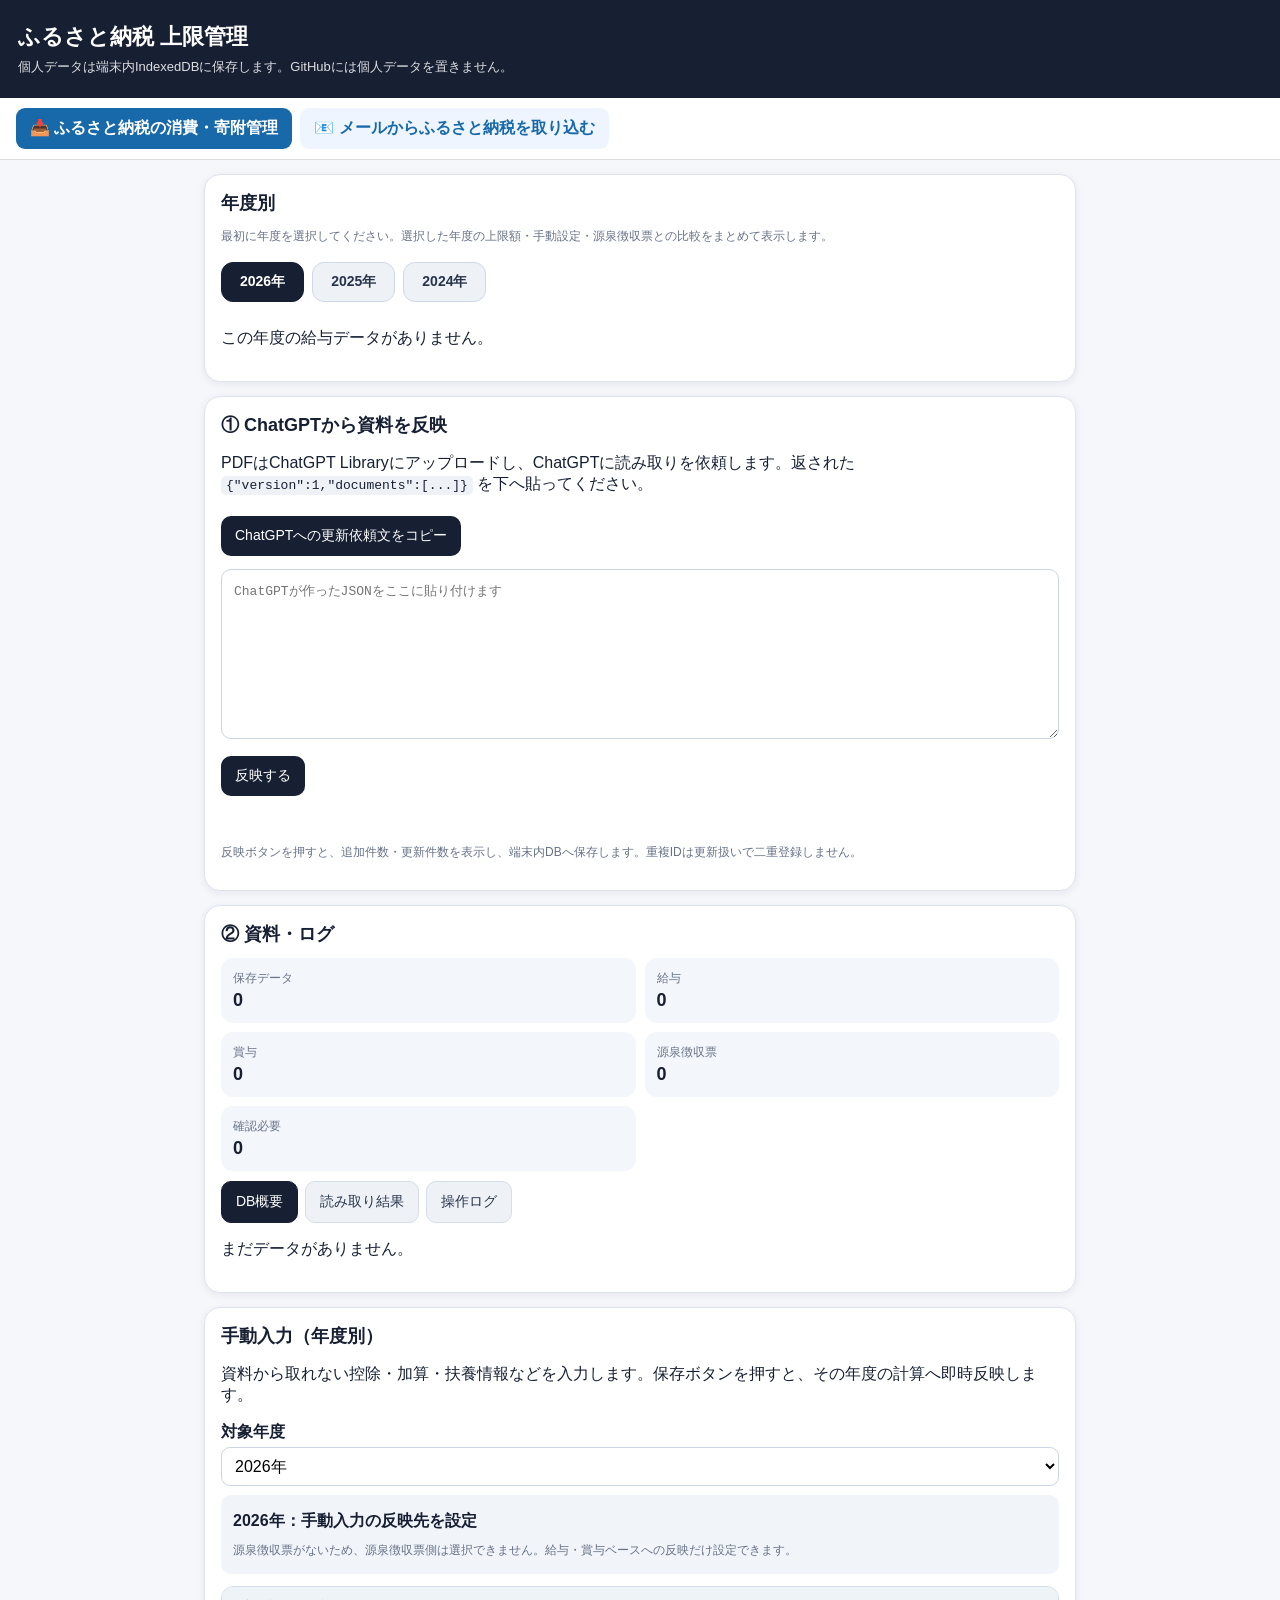
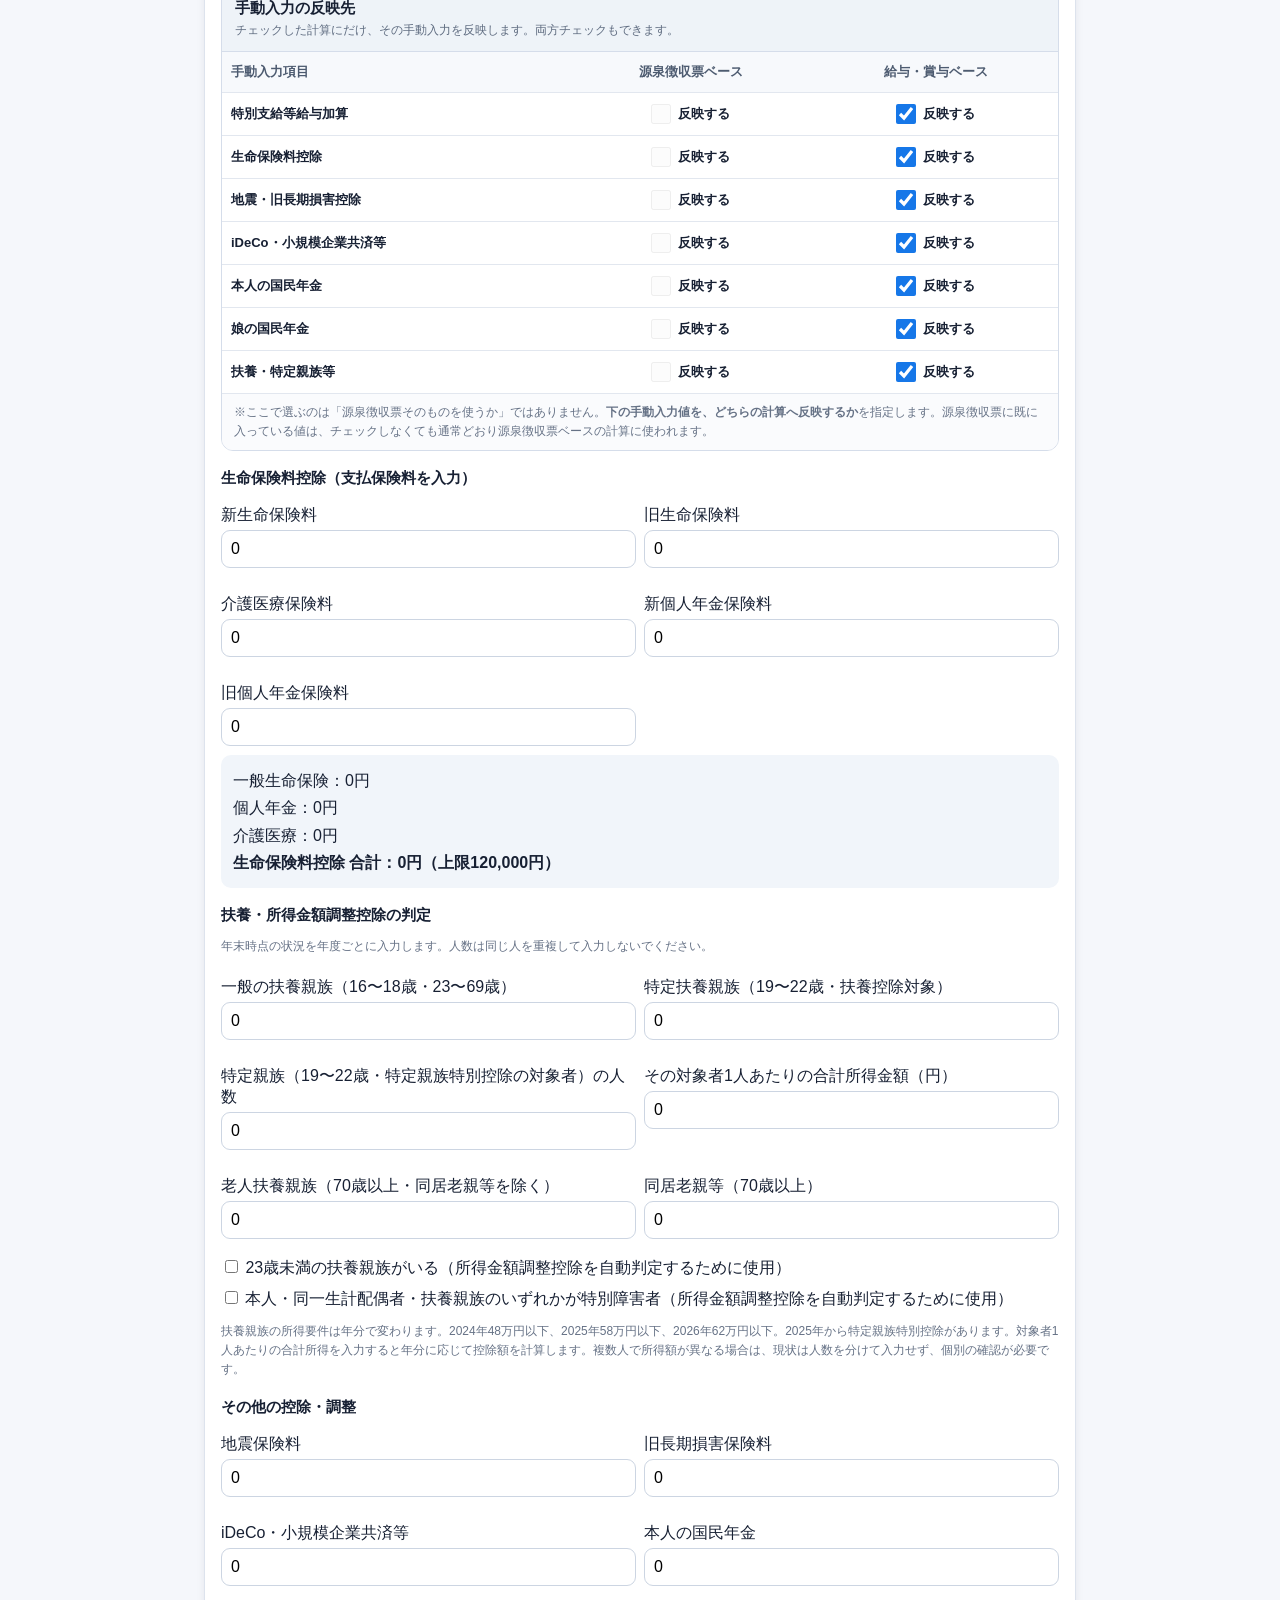
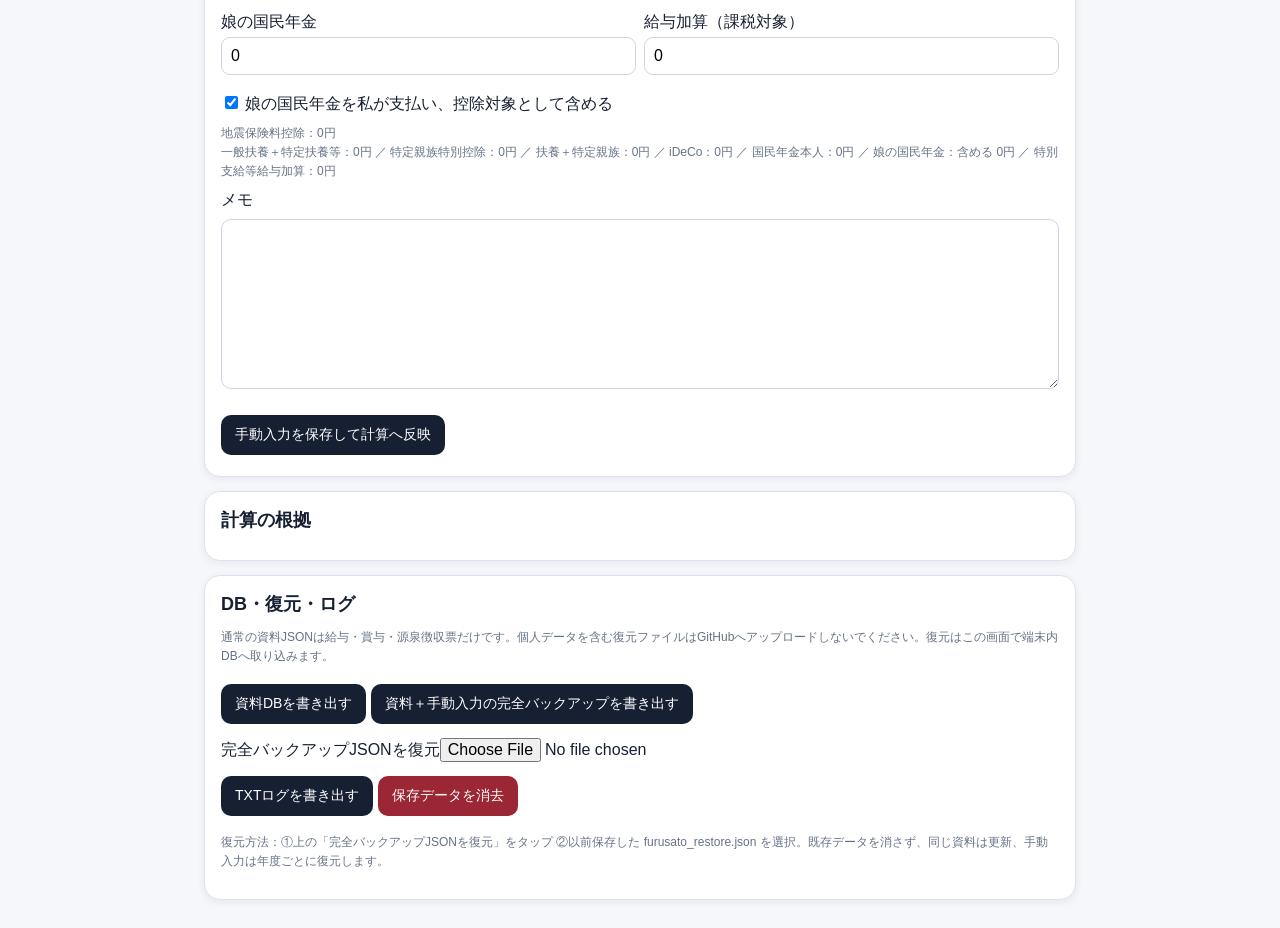
==== commit bb71c7b3: "Add files via upload" ====
--- a/index.html
+++ b/index.html
@@ -1,58 +1,8 @@
-<!doctype html><html lang="ja"><head><meta charset="utf-8"><meta name="viewport" content="width=device-width,initial-scale=1"><meta name="theme-color" content="#111827"><link rel="manifest" href="./manifest.json"><title>株スコア｜今日の一覧</title><style>
-:root{font-family:-apple-system,BlinkMacSystemFont,"Hiragino Sans","Yu Gothic",sans-serif;color:#111827;background:#f3f5f7}*{box-sizing:border-box}body{margin:0}.wrap{max-width:1100px;margin:auto;padding:12px}.card{background:#fff;border-radius:18px;padding:15px;margin:10px 0;box-shadow:0 2px 12px #0000000b}h1{font-size:23px;margin:0 0 4px}h2{font-size:17px;margin:0 0 9px}.muted{color:#667085;font-size:12px}.nav{display:flex;gap:7px;flex-wrap:wrap;margin-top:12px}.nav a{display:inline-block;text-decoration:none;color:#155eef;background:#eef4ff;padding:8px 11px;border-radius:10px;font-size:12px;font-weight:800}.summary{font-size:20px;font-weight:850;margin:8px 0}.ok{color:#087f5b}.warn{color:#a15c00}.bad{color:#b42318}.blue{color:#155eef}.pill{display:inline-block;border-radius:999px;padding:4px 8px;font-size:11px;background:#eef2f6}.fresh{font-size:11px;padding:8px 10px;background:#f7f8fa;border-radius:10px;margin-top:9px}.table-wrap{overflow-x:auto;margin-top:8px}.table{width:100%;table-layout:fixed;border-collapse:separate;border-spacing:0 5px;font-size:10px;min-width:650px}.table th:nth-child(1),.table td:nth-child(1){width:118px}.table th:nth-child(2),.table td:nth-child(2){width:92px}.table th:nth-child(3),.table td:nth-child(3){width:108px;text-align:center}.table th:nth-child(4),.table td:nth-child(4){width:72px}.table th:nth-child(5),.table td:nth-child(5){width:66px}.table th:nth-child(6),.table td:nth-child(6){width:66px}.table th:nth-child(7),.table td:nth-child(7){width:58px;text-align:center}.table th:nth-child(8),.table td:nth-child(8){width:58px;text-align:center}.table th{font-size:10px;color:#667085;text-align:left;padding:4px 6px;white-space:nowrap}.table td{background:#f8fafc;padding:9px 6px;vertical-align:middle}.table tr:hover td{background:#eef4ff}.direction-total{font-size:10px;font-weight:700;text-align:center;line-height:1.35}.direction-total .direction-label{display:block;font-size:10px;font-weight:700;white-space:nowrap}.direction-total .total-label{display:block;font-size:10px;font-weight:850;margin-top:2px;white-space:nowrap}.table td:first-child{border-radius:10px 0 0 10px}.table td:last-child{border-radius:0 10px 10px 0}.table a{text-decoration:none;color:inherit;display:block}.name{font-weight:850;font-size:12px}.sub{font-size:10px;color:#667085;margin-top:2px}.signal{font-weight:850;white-space:nowrap}.icons{display:flex;flex-direction:column;align-items:flex-start;gap:2px;min-width:72px;max-width:82px}.icon{display:inline-flex;align-items:center;gap:2px;border-radius:7px;padding:2px 5px;background:#eef2f6;font-size:9px;line-height:1.15;white-space:nowrap}.icon.buy{background:#e8f7ef;color:#087f5b;font-weight:850}.icon.supply{background:#eef4ff;color:#155eef}.icon.bottom{background:#fff3e8;color:#a15c00}.icon.breakout{background:#edf6ff;color:#155eef}.icon.warn{background:#fff1f0;color:#b42318}.legend{display:flex;gap:6px;flex-wrap:wrap;margin-top:9px}.legend .icon{cursor:default}.section-note{font-size:11px;color:#667085;line-height:1.55}.picker{display:flex;gap:7px;flex-wrap:wrap;margin-top:10px}.pick{display:inline-flex;align-items:center;gap:5px;border:1px solid #d9dee7;background:#f8fafc;border-radius:999px;padding:7px 9px;font-size:11px}.pick input{width:16px;height:16px}.picker-actions{display:flex;gap:7px;margin-top:9px}.picker-actions button{border:0;background:#eef4ff;color:#155eef;border-radius:9px;padding:8px 11px;font-weight:800}.add-form{display:grid;grid-template-columns:1fr auto;gap:7px;margin-top:10px}.add-form input{min-width:0;border:1px solid #d9dee7;border-radius:9px;padding:9px;font-size:14px}.add-form button{border:0;background:#155eef;color:#fff;border-radius:9px;padding:9px 12px;font-weight:800}.custom-list{display:flex;gap:7px;flex-wrap:wrap;margin-top:9px}.search-results{display:flex;flex-direction:column;gap:6px;margin-top:9px}.search-result{display:flex;align-items:center;justify-content:space-between;gap:8px;border:1px solid #d9dee7;background:#f8fafc;border-radius:11px;padding:9px}.search-result-main{min-width:0}.search-result-name{font-weight:850;font-size:12px}.search-result-meta{font-size:10px;color:#667085;margin-top:2px}.search-add{border:0;background:#155eef;color:#fff;border-radius:8px;padding:7px 9px;font-size:11px;font-weight:800;white-space:nowrap}.selected-company{margin-top:10px;border:1px solid #cdd5df;background:#f8fafc;border-radius:12px;padding:12px;font-weight:850}.selected-company .code{font-size:11px;color:#667085;margin-left:5px}.disabled-link{opacity:.45;pointer-events:none}.custom-item{display:flex;align-items:center;gap:7px;border:1px solid #d9dee7;background:#f8fafc;border-radius:10px;padding:7px 9px;font-size:11px}.custom-item button{border:0;background:transparent;color:#b42318;font-weight:800}.action-link{display:inline-block;text-decoration:none;background:#111827;color:#fff;border-radius:9px;padding:9px 12px;font-weight:800;font-size:12px;margin-top:9px}.secondary-link{display:inline-block;text-decoration:none;background:#eef4ff;color:#155eef;border-radius:9px;padding:9px 12px;font-weight:800;font-size:12px;margin-top:9px}@media(max-width:700px){.add-form{grid-template-columns:1fr auto}.wrap{padding:8px}.card{padding:13px}}.error{padding:12px;background:#fff4f2;border-radius:12px;color:#b42318;font-size:12px}.pbr-low{color:#b42318;font-weight:850}.pbr-extreme{color:#fff;background:#b42318;border-radius:6px;padding:2px 5px;font-weight:950}.div-high{color:#087f5b;font-weight:850}.div-extreme{color:#fff;background:#087f5b;border-radius:6px;padding:2px 5px;font-weight:950}.footer{font-size:10px;color:#98a2b3;margin-top:10px;line-height:1.5}@media(max-width:700px){.wrap{padding:8px}.card{padding:13px}}
-.manage-actions{display:flex;gap:6px;margin:8px 0}.manage-actions button{border:1px solid #d0d5dd;background:#fff;border-radius:8px;padding:5px 9px;font-size:10px}.manage-row{display:flex;align-items:center;justify-content:space-between;gap:8px;border-top:1px solid #edf0f2;padding:7px 0}.manage-main{display:flex;align-items:center;gap:8px;min-width:0;flex:1}.manage-main input{width:17px;height:17px}.manage-main span{display:flex;align-items:baseline;gap:6px;min-width:0}.manage-main b{font-size:12px;white-space:nowrap;overflow:hidden;text-overflow:ellipsis}.manage-main small{font-size:10px;color:#667085}.delete-link{font-size:10px;color:#b42318;text-decoration:none;white-space:nowrap;border:1px solid #f0caca;border-radius:7px;padding:5px 7px}.picker{margin-top:2px}.manage-card{padding:0}.manage-card summary{list-style:none;display:flex;align-items:center;justify-content:space-between;gap:10px;cursor:pointer;padding:12px 14px;font-size:14px;font-weight:700}.manage-card summary::-webkit-details-marker{display:none}.manage-card summary:after{content:"＋";font-size:18px;line-height:1;color:#667085}.manage-card[open] summary:after{content:"−"}.manage-card summary small{margin-left:auto;font-size:10px;font-weight:500;color:#667085}.manage-body{padding:0 14px 12px}.quote{display:flex;align-items:baseline;gap:8px;margin-top:4px}.quote-price{font-size:13px;font-weight:900;letter-spacing:.1px}.quote-change{font-size:12px;font-weight:850;display:inline-block;font-variant-numeric:tabular-nums}.quote-change.pos{color:#087f5b}.quote-change.neg{color:#b42318}.quote-change.zero{color:#667085}.quote-change.strong{font-weight:950;font-size:14px}.quote-change.extreme{font-weight:950;font-size:14px;padding:2px 6px;border-radius:6px;color:#fff}.quote-change.extreme.pos{background:#087f5b}.quote-change.extreme.neg{background:#b42318}.deviation{display:inline-block;min-width:58px;text-align:center;border-radius:6px;padding:3px 5px;line-height:1.1;font-variant-numeric:tabular-nums}.deviation.neutral{color:#111827;font-size:11px}.deviation.strong.pos{color:#087f5b;font-size:12.5px;font-weight:800}.deviation.strong.neg{color:#b42318;font-size:12.5px;font-weight:800}.deviation.invert.pos{background:#087f5b;color:#fff;font-size:12px;font-weight:950}.deviation.invert.neg{background:#b42318;color:#fff;font-size:12px;font-weight:950}.deviation-pair{display:flex;flex-direction:column;gap:2px;align-items:flex-start}.deviation-pair>div{display:flex;align-items:center;gap:3px;white-space:nowrap}.deviation-label{font-size:8px;color:#667085;font-weight:700;min-width:20px}.deviation-pair .deviation{min-width:48px;padding:2px 4px}.realtime-bar{display:flex;align-items:center;gap:8px;flex-wrap:wrap;margin-top:9px}.realtime-btn{border:0;background:#111827;color:#fff;border-radius:10px;padding:8px 11px;font-size:11px;font-weight:850;cursor:pointer}.realtime-btn:disabled{opacity:.55}.realtime-status{font-size:10px;color:#667085}.realtime-status.ok{color:#087f5b}.realtime-status.error{color:#b42318}.realtime-status.loading{color:#155eef}.realtime-status.warn{color:#a15c00}.live-time{display:block;font-size:9px;color:#98a2b3;margin-top:2px}.live-updated .live-price{font-weight:950}.forecast-per{font-weight:850;font-variant-numeric:tabular-nums;white-space:nowrap}.rsi-value{display:inline-block;border-radius:6px;padding:2px 5px;font-variant-numeric:tabular-nums}.rsi-value.mild-low{color:#b42318;font-weight:800}.rsi-value.mild-high{color:#087f5b;font-weight:800}.rsi-value.extreme-low{background:#b42318;color:#fff;font-weight:950}.rsi-value.extreme-high{background:#087f5b;color:#fff;font-weight:950}.valuation{display:inline-block;min-width:48px;padding:2px 4px;border-radius:6px;font-variant-numeric:tabular-nums;white-space:nowrap}.valuation-red{color:#b42318;font-weight:850}.valuation-invert-red{background:#b42318;color:#fff;font-weight:950}.valuation-green{color:#087f5b;font-weight:850}.valuation-invert-green{background:#087f5b;color:#fff;font-weight:950}
-</style></head><body><div class="wrap">
-<div class="card"><h1>📈 株スコア</h1><div class="muted">週足＝方向、日足＝タイミング。総合BUYと、独立した「需給・大底出来高・大底反転・レンジブレイク・RSI」サインを分けて表示します。</div><div class="nav"><a href="./index.html">📋 今日の一覧</a><a href="./signals.html">🚦 サイン一覧</a><a href="./recommendations.html">⭐ BUY候補</a><a href="./daily_recommendations.html">🔥 今日の注目5選</a><a href="./bottom.html">🕳️ 禁断の大底</a></div><div id="date" class="muted" style="margin-top:10px">読み込み中…</div><div id="fresh" class="fresh">日次データを確認中…</div></div>
-<div class="card" id="dailyAttentionCard"><details><summary style="cursor:pointer;font-size:15px;font-weight:850;list-style:none">🔥 今日の注目5選 <span style="float:right;color:#667085;font-size:11px;font-weight:600">タップで表示</span></summary><div class="section-note" style="margin-top:9px">当日に投資家・ニュース・カタリスト検索・アナリスト・YouTube等で話題になった銘柄を集約。<strong>注目度とBUY判定は別</strong>です。</div><div id="dailyAttentionStatus" class="fresh">読み込み中…</div><div id="dailyAttentionRows" style="margin-top:8px"></div><div style="margin-top:8px"><a class="secondary-link" style="margin-top:0" href="./daily_recommendations.html">5選の詳細を見る →</a></div></details></div>
-<div class="card"><h2>今日の総合判定</h2><div id="summary" class="summary">読み込み中…</div><div id="note" class="section-note"></div><div class="legend"><span class="icon buy">🟢 総合BUY</span><span class="icon supply">📦 需給買い</span><span class="icon bottom">💥 大底出来高</span><span class="icon bottom">🕯️ 大底反転</span><span class="icon breakout">📈 レンジブレイク</span><span class="icon rsi">🔵/🔴 RSI30/70</span></div></div>
-<div class="card"><h2>① 上場銘柄を検索</h2><div class="section-note">現在の分析対象リストではなく、JPXの上場銘柄マスターから探します。ここでは<strong>検索するだけで、登録はされません。</strong></div><form id="searchForm" class="add-form"><input id="stockSearch" type="search" inputmode="search" autocomplete="off" placeholder="例：ローツェ / 6323 / トヨタ" aria-label="上場銘柄名または証券コードを検索"><button type="submit">検索</button></form><div id="masterStatus" class="section-note" style="margin-top:7px">上場銘柄マスターを読み込み中…</div><div id="searchResults" class="search-results"></div></div>
-<div class="card"><h2>② 検索結果から選択</h2><div class="section-note">検索結果の「選択」を押すと、下に銘柄が表示されます。この時点ではまだ分析対象に追加されません。</div><div id="selectedCompany" class="selected-company"><span class="muted">まだ銘柄が選択されていません。</span></div><div id="addMessage" class="section-note" aria-live="polite"></div><a id="githubAddLink" class="action-link disabled-link" href="#" target="_blank" rel="noopener" aria-disabled="true">③ この銘柄を追加</a><a class="secondary-link" href="https://github.com/concord2023/kabu-score/actions/workflows/daily-update.yml" target="_blank" rel="noopener">GitHub Actionsを直接開く（手動追加）</a><div class="section-note" style="margin-top:7px">「この銘柄を追加」を押すと、GitHubの<strong>銘柄追加依頼画面</strong>が開き、証券コードは自動で入ります。GitHubにログインして依頼を送信すると、Actionsが自動で銘柄を分析対象へ追加します。コードを手入力する必要はありません。</div></div>
-<details class="card manage-card"><summary><span>③ 銘柄の表示・削除</span><small>表示・削除を変更する</small></summary><div class="manage-body"><div class="section-note">表示する銘柄はチェック、分析対象から外す銘柄は同じ行の「削除依頼」から操作できます。削除しても過去データは自動では消えません。</div><div class="manage-actions"><button type="button" id="allBtn">全表示</button><button type="button" id="noneBtn">全非表示</button></div><div id="stockPicker" class="picker"></div><div id="deleteMessage" class="section-note" aria-live="polite" style="margin-top:7px"></div></div></details>
-<div class="card"><h2>今日の一覧</h2><div class="section-note">銘柄をタップすると別ページの詳細分析へ移動します。サインは条件が全部揃っていなくても、点灯したものをそのまま表示します。</div><div class="realtime-bar"><button type="button" id="realtimeRefresh" class="realtime-btn">↻ リアルタイム株価を取得</button><span id="realtimeStatus" class="realtime-status">クリックした時だけ取得します（IRBANK不使用）</span></div><div class="table-wrap"><table class="table"><thead><tr><th>銘柄</th><th>サイン</th><th>方向・総合</th><th>RSI</th><th>予想PER</th><th>乖離率</th><th>PBR</th><th>配当</th></tr></thead><tbody id="rows"></tbody></table></div><div class="footer">※ 乖離率は日足＝25日MA、週足＝26週MA基準。色・太さ・反転は従来ルール。PBRは1倍以下＝赤、0.5倍以下＝赤反転。配当は2%以上＝緑、4%以上＝反転緑。総合BUYは「買い候補」、個別サインとは別に表示します。</div></div>
-</div><script>
-const jp={UPTREND:'🟢 上昇トレンド',UPTREND_PULLBACK:'🟡 上昇・押し目',DOWNTREND_REVERSAL_WAIT:'🟠 下降・反転待ち',DOWNTREND_REVERSAL_CONFIRMED:'🟢 下降・反転確認',DOWNTREND_CONTINUED:'🔴 下降継続',RANGE_BREAKOUT:'📈 レンジブレイク中・再上昇',RANGE_TRANSITION:'🟣 レンジ・転換',UNKNOWN:'⚪ 判定不能'};
-const sg={BUY_CANDIDATE:'BUY候補',WATCH:'WATCH',AVOID:'AVOID',INSUFFICIENT:'データ不足'};
-const esc=v=>String(v??'').replace(/[&<>"']/g,m=>({'&':'&amp;','<':'&lt;','>':'&gt;','"':'&quot;',"'":'&#39;'}[m]));
-const fmtPrice=v=>{if(v==null||v==='')return '—';const n=Number(v);return Number.isFinite(n)?n.toLocaleString('ja-JP',{maximumFractionDigits:2}):String(v)};
-const pct=v=>v==null?'—':Number(v).toFixed(2)+'%';
-const changeClass=v=>{const n=Number(v);if(!Number.isFinite(n))return 'zero';const sign=n>0?'pos':n<0?'neg':'zero';const mag=Math.abs(n);return sign+(mag>=10?' extreme':mag>=3?' strong':'');};
-const cls=v=>v==null?'':Number(v)>0?'ok':Number(v)<0?'bad':'';
-const deviationClass=v=>{if(v==null||!Number.isFinite(Number(v)))return 'neutral';const n=Number(v),a=Math.abs(n);if(a<10)return 'neutral';if(a<20)return 'strong '+(n>0?'pos':'neg');return 'invert '+(n>0?'pos':'neg');};
-const deviationHtml=v=>{if(v==null||!Number.isFinite(Number(v)))return '<span class="deviation neutral">—</span>';const n=Number(v);return `<span class="deviation ${deviationClass(n)}">${n>0?'+':''}${n.toFixed(1)}%</span>`;};
-const deviationPairHtml=(daily,weekly)=>`<div class="deviation-pair"><div><span class="deviation-label">日足</span>${deviationHtml(daily)}</div><div><span class="deviation-label">週足</span>${deviationHtml(weekly)}</div></div>`;
-const REALTIME_STORAGE_KEY='kabuScoreRealtimeQuotes';
-function marketDay(v){if(!v)return null;const m=String(v).match(/(\d{4}-\d{2}-\d{2})/);return m?m[1]:null;}
-function applyRealtimeToRows(){let saved=null;try{saved=JSON.parse(localStorage.getItem(REALTIME_STORAGE_KEY)||'null')}catch(_e){}if(!saved||typeof saved!=='object')return 0;const dailyDay=marketDay(window.__rankingUpdatedAt);const quotes=saved.quotes||{};let applied=0;document.querySelectorAll('[data-live-code]').forEach(row=>{const code=String(row.dataset.liveCode||'');const q=quotes[code]||quotes[`${code}.T`];if(!q)return;const qDay=marketDay(q.market_time)||marketDay(saved.market_day);if(dailyDay&&qDay&&qDay<dailyDay)return;if(dailyDay&&!qDay)return;const p=row.querySelector('.live-price'),c=row.querySelector('.live-change'),t=row.querySelector('.live-time');if(p)p.textContent=fmtPrice(q.price);if(c){c.textContent=pct(q.change_pct);c.className=`quote-change live-change ${changeClass(q.change_pct)}`;}if(t)t.textContent=q.market_time?`更新 ${String(q.market_time).replace('T',' ').slice(0,16)}`:'更新時刻不明';row.classList.add('live-updated');applied++;});if(applied){const st=document.getElementById('realtimeStatus');if(st)st.textContent=`保存済みリアルタイム値 ${applied}銘柄`;}return applied;}
-const rsiClass=v=>{if(v==null||!Number.isFinite(Number(v)))return '';const n=Number(v);if(n<=30)return 'extreme-low';if(n>=70)return 'extreme-high';if(n<=40)return 'mild-low';if(n>=60)return 'mild-high';return '';};
-const rsiHtml=v=>v==null||!Number.isFinite(Number(v))?'—':`<span class="rsi-value ${rsiClass(v)}">${Number(v).toFixed(1)}</span>`;
-let allRanking=[];let companyMaster=[];
-const selectedKey='kabu-score-selected-stocks';
-const knownKey='kabu-score-known-stocks';
-const customKey='kabu-score-custom-stocks';
-function selectedCodes(){try{const x=JSON.parse(localStorage.getItem(selectedKey)||'null');return Array.isArray(x)?new Set(x):null}catch(e){return null}}
-function knownCodes(){try{const x=JSON.parse(localStorage.getItem(knownKey)||'null');return Array.isArray(x)?new Set(x):new Set()}catch(e){return new Set()}}
-function saveSelected(codes){localStorage.setItem(selectedKey,JSON.stringify([...codes]));}
-function syncNewStocks(a){const current=new Set(a.map(x=>String(x.code)));const saved=selectedCodes();const hasKnown=localStorage.getItem(knownKey)!==null;if(!saved){localStorage.setItem(knownKey,JSON.stringify([...current]));return null;}if(!hasKnown){localStorage.setItem(knownKey,JSON.stringify([...current]));return saved;}const known=knownCodes();const next=new Set(saved);let changed=false;for(const code of current){if(!known.has(code)){next.add(code);known.add(code);changed=true;}}if(changed){localStorage.setItem(selectedKey,JSON.stringify([...next]));localStorage.setItem(knownKey,JSON.stringify([...known]));return next;}localStorage.setItem(knownKey,JSON.stringify([...known]));return saved;}
-function renderPicker(a){const root=document.getElementById('stockPicker');if(!root)return;const saved=syncNewStocks(a);root.innerHTML=a.length?a.map(x=>{const checked=!saved||saved.has(x.code);const title=encodeURIComponent(`[株スコア削除] ${x.name||x.code} (${x.code})`);const body=encodeURIComponent(String(x.code));return `<div class="manage-row"><label class="manage-main"><input type="checkbox" class="stock-check" data-code="${esc(x.code)}" ${checked?'checked':''}><span><b>${esc(x.name||x.code)}</b><small>${esc(x.code)}</small></span></label><a class="delete-link" target="_blank" rel="noopener" href="https://github.com/concord2023/kabu-score/issues/new?title=${title}&body=${body}">削除依頼</a></div>`}).join(''):'<span class="muted">現在の分析対象はありません。</span>';root.querySelectorAll('.stock-check').forEach(el=>el.addEventListener('change',()=>{const codes=[...root.querySelectorAll('.stock-check:checked')].map(x=>x.dataset.code);localStorage.setItem(selectedKey,JSON.stringify(codes));renderRows();}));}
-function normalizeSearch(v){return String(v??'').toLowerCase().replace(/[\s　・･._-]/g,'');}
-let selectedCompany=null;
-function showSelected(x){selectedCompany=x||null;const root=document.getElementById('selectedCompany');const link=document.getElementById('githubAddLink');const msg=document.getElementById('addMessage');if(!x){root.innerHTML='<span class="muted">まだ銘柄が選択されていません。</span>';link.classList.add('disabled-link');link.href='#';link.setAttribute('aria-disabled','true');if(msg)msg.textContent='';return;}root.innerHTML=`<div>${esc(x.name||x.code)}<span class="code">証券コード ${esc(x.code)}</span></div>`;const title=encodeURIComponent(`[株スコア追加] ${x.name||x.code} (${x.code})`);const body=encodeURIComponent(String(x.code));link.href=`https://github.com/concord2023/kabu-score/issues/new?title=${title}&body=${body}`;link.classList.remove('disabled-link');link.removeAttribute('aria-disabled');if(msg)msg.textContent=`選択中：${x.name||x.code}（${x.code}）。「この銘柄を追加」を押すと、コード入りのGitHub追加依頼を作成できます。`;}
-function renderDeleteList(a){const root=document.getElementById('deleteStockList');if(!root)return;root.innerHTML=a.length?a.map(x=>`<div class="custom-item"><span>${esc(x.name||x.code)}（${esc(x.code)}）</span><a class="secondary-link" style="margin:0;padding:6px 8px;font-size:10px" target="_blank" rel="noopener" href="https://github.com/concord2023/kabu-score/issues/new?title=${encodeURIComponent(`[株スコア削除] ${x.name||x.code} (${x.code})`)}&body=${encodeURIComponent(String(x.code))}">削除依頼</a></div>`).join(''):'<span class="muted">現在の分析対象はありません。</span>';}
-function renderSearch(q=''){const root=document.getElementById('searchResults');if(!root)return;const term=normalizeSearch(q);if(!term){root.innerHTML='<span class="muted">検索語を入力して「検索」を押してください。</span>';return;}const hits=companyMaster.filter(x=>normalizeSearch(x.name).includes(term)||normalizeSearch(x.code).includes(term));root.innerHTML=hits.length?hits.slice(0,50).map(x=>`<div class="search-result"><div class="search-result-main"><div class="search-result-name">${esc(x.name||x.code)}（${esc(x.code)}）</div><div class="search-result-meta">${esc(x.market||'東証')}</div></div><button type="button" class="search-add" data-code="${esc(x.code)}">選択</button></div>`).join(''):`<span class="muted">「${esc(q)}」に一致する上場銘柄がありません。</span>`;root.querySelectorAll('.search-add').forEach(b=>b.addEventListener('click',()=>{const x=companyMaster.find(v=>String(v.code)===String(b.dataset.code));showSelected(x);}));}
-function formatUpdateTime(v){if(!v)return '更新時刻不明';const d=new Date(v);if(Number.isNaN(d.getTime()))return esc(String(v).replace('T',' ').slice(0,16));return d.toLocaleString('ja-JP',{year:'numeric',month:'2-digit',day:'2-digit',hour:'2-digit',minute:'2-digit',timeZone:'Asia/Tokyo'});}function directionText(regime){return jp[regime]||'⚪ 判定不能';}function renderRows(){const a=allRanking;const saved=selectedCodes();const shown=saved?a.filter(x=>saved.has(x.code)):a;const sum={buy_candidates:shown.filter(x=>x.signal==='BUY_CANDIDATE').length,watch:shown.filter(x=>x.signal==='WATCH').length,avoid:shown.filter(x=>x.signal==='AVOID').length,insufficient:shown.filter(x=>x.signal==='INSUFFICIENT').length};document.getElementById('fresh').textContent=`表示中: ${shown.filter(x=>x.price!=null).length}/${shown.length}銘柄の価格データあり（全${a.length}銘柄）`;document.getElementById('summary').textContent=shown.length?`選択銘柄 ${shown.length}件`:'銘柄が選択されていません';document.getElementById('summary').className='summary';document.getElementById('note').textContent=`総合BUY ${sum.buy_candidates} / WATCH ${sum.watch} / AVOID ${sum.avoid} / データ不足 ${sum.insufficient}`;const updateTime=formatUpdateTime(window.__rankingUpdatedAt);document.getElementById('rows').innerHTML=shown.map(x=>{const d=x.details||{};const pf=d.per_forecast||{};let forecastPe=Number(pf.forecast_pe??d.per_forecast_pe);const forecastEps=Number(pf.forecast_eps??d.per_forecast_eps);if(!Number.isFinite(forecastPe)||forecastPe<=0){const price=Number(d.price??x.price);if(Number.isFinite(price)&&price>0&&Number.isFinite(forecastEps)&&forecastEps>0)forecastPe=price/forecastEps;}const perHtml=Number.isFinite(forecastPe)&&forecastPe>0?`<span class="forecast-per">${forecastPe.toFixed(2)}倍</span>`:'<span class="forecast-per muted">—</span>';const pbr=Number(d.pbr);const pbrClass=Number.isFinite(pbr)?(pbr<=0.5?'pbr-extreme':pbr<=1?'pbr-low':''):'muted';const pbrHtml=Number.isFinite(pbr)&&pbr>0?`<span class="metric ${pbrClass}">${pbr.toFixed(2)}倍</span>`:'<span class="metric muted">—</span>';const div=Number(d.dividend_yield);const divClass=Number.isFinite(div)?(div>=4?'div-extreme':div>=2?'div-high':''):'muted';const divHtml=Number.isFinite(div)&&div>=0?`<span class="metric ${divClass}">${div.toFixed(2)}%</span>`:'<span class="metric muted">—</span>';return `<tr data-live-code="${esc(x.code)}"><td><a href="./detail.html?code=${encodeURIComponent(x.code)}"><div class="name">${esc(x.name||x.code)}</div><div class="sub">${esc(x.code)}</div><div class="quote"><span class="quote-price live-price">${fmtPrice(d.price)}</span><span class="quote-change live-change ${changeClass(d.change)}">${pct(d.change)}</span></div><span class="live-time">更新 ${updateTime}</span></a></td><td>${iconHtml(x)}</td><td class="direction-total" title="${esc(directionText(x.regime))}"><span class="direction-label">${esc(directionText(x.regime))}</span><span class="total-label ${x.signal==='BUY_CANDIDATE'?'ok':x.signal==='AVOID'?'bad':'warn'}">${sg[x.signal]||esc(x.signal||'—')}</span></td><td class="metric">${rsiHtml(d.rsi14)} / ${rsiHtml(d.rsi14_weekly)}</td><td class="metric">${perHtml}</td><td>${deviationPairHtml(d.vs25,d.weekly_vs26)}</td><td>${pbrHtml}</td><td>${divHtml}</td></tr>`}).join('');applyRealtimeToRows();}
-
-function iconClass(code){return code==='SUPPLY_BUY'||code==='SUPPLY_IMPROVING'?'supply':code==='BOTTOM_VOLUME'||code==='BOTTOM_REVERSAL'?'bottom':code.startsWith('RANGE_')?'breakout':code.startsWith('RSI_')?'rsi':code.startsWith('BB_')?'bb':code==='MONTHLY_MACD_BOTTOM'?'bottom':code==='EXTENDED'?'warn':''}
-function shortSignalLabel(i){const m={SUPPLY_BUY:'需給',SUPPLY_IMPROVING:'需改善',BOTTOM_VOLUME:'底出来',BOTTOM_REVERSAL:'底反転',RANGE_BREAKOUT:'レンジ抜',RANGE_BREAKDOWN:'レンジ割',RSI_OVERSOLD:'R30',RSI_OVERBOUGHT:'R70',BB_DAILY_LOW:'日-2σ',BB_DAILY_HIGH:'日+2σ',BB_WEEKLY_LOW:'週-2σ',BB_WEEKLY_HIGH:'週+2σ',MONTHLY_MACD_BOTTOM:'月MACD',EXTENDED:'乖離'};return m[i.code]||''}function iconHtml(x){const arr=(x.signal_icons||[]).slice();if(!arr.length)return '<span class="muted">—</span>';return '<div class="icons">'+arr.map(i=>{const t=shortSignalLabel(i)||i.label||'';const title=esc(i.label||t);const text=esc(i.icon)+(t?' '+esc(t):'');return '<span class="icon '+iconClass(i.code)+'" title="'+title+'">'+text+'</span>';}).join('')+'</div>'}
-function render(d){if(d.status==='initialization_required'){document.getElementById('date').textContent='最終更新: —';document.getElementById('fresh').textContent='初回更新待ち';document.getElementById('summary').textContent='初回更新待ち';document.getElementById('note').innerHTML='<div class="error">まだ日次データがありません。GitHub Actions の「Daily stock update」を1回実行してください。完了すると銘柄ごとの判定が表示されます。</div>';document.getElementById('rows').innerHTML='';renderPicker([]);return;}window.__rankingUpdatedAt=d.updated_at||null;allRanking=d.ranking||[];const updated=d.updated_at||'—';document.getElementById('date').textContent='最終更新: '+updated;document.getElementById('fresh').textContent='最終更新 '+updated;renderPicker(allRanking);renderRows();renderSearch(document.getElementById('stockSearch')?.value||'');}
-async function loadCompanyMaster(){const status=document.getElementById('masterStatus');const urls=['./data/company_master.json','https://raw.githubusercontent.com/skr-works/ticker-master-japan/refs/heads/main/data/master.csv'];for(const url of urls){try{const r=await fetch(url+(url.includes('?')?'&':'?')+Date.now());if(!r.ok)continue;if(url.endsWith('.json')){const d=await r.json();companyMaster=Array.isArray(d)?d:(d.companies||[]);if(companyMaster.length){status.textContent=`上場銘柄マスター：${companyMaster.length.toLocaleString()}件`;return;}}else{const text=await r.text();const parseCsvLine=line=>{const a=[];let cur='',quoted=false;for(let i=0;i<line.length;i++){const ch=line[i];if(ch==='\"'){if(quoted&&line[i+1]==='\"'){cur+='\"';i++;}else{quoted=!quoted;}}else if(ch===','&&!quoted){a.push(cur);cur='';}else{cur+=ch;}}a.push(cur);return a;};const lines=text.split(/\r?\n/).filter(Boolean);const out=[];for(let i=1;i<lines.length;i++){const row=parseCsvLine(lines[i]);const code=String(row[0]||'').trim().replace(/^\uFEFF/,'');const name=String(row[1]||'').trim();const sector=String(row[2]||'').trim();if(code&&name)out.push({code,name,sector,market:'東証'});}if(out.length){companyMaster=out;status.textContent=`上場銘柄マスター：${out.length.toLocaleString()}件（公開マスター）`;return;}}}catch(e){}}status.textContent='上場銘柄マスターを読み込めませんでした。';companyMaster=[];renderSearch('');}
-
-document.getElementById('searchForm').addEventListener('submit',e=>{e.preventDefault();renderSearch(document.getElementById('stockSearch').value);});
-document.getElementById('allBtn').addEventListener('click',()=>{const codes=new Set(allRanking.map(x=>x.code));saveSelected(codes);renderPicker(allRanking);renderRows();});document.getElementById('noneBtn').addEventListener('click',()=>{saveSelected(new Set());renderPicker(allRanking);renderRows();});
-showSelected(null);
-loadCompanyMaster();
-function renderDailyAttention(d){const st=document.getElementById('dailyAttentionStatus'),root=document.getElementById('dailyAttentionRows');if(!st||!root)return;if(!d||d.status==='no_data'||!(d.candidates||[]).length){st.textContent=d?.errors?.length?'本日の外部情報を取得できませんでした。次回更新で再試行します。':'本日の注目データはまだありません。';root.innerHTML='<div class="section-note">Daily stock update後に自動生成されます。</div>';return;}st.textContent=`最終更新 ${formatUpdateTime(d.updated_at)}｜${d.candidates?.length||0}銘柄${d.status==='insufficient_heat'?'（基準未達は除外）':''}`;root.innerHTML=(d.candidates||[]).slice(0,5).map((x,i)=>{const sig=x.signal?((sg&&sg[x.signal])||x.signal):'—';const sources=(x.sources||[]).slice(0,3).map(v=>`<a href="${esc(v.url||'#')}" target="_blank" rel="noopener">${esc(v.name||v.type||'情報源')}</a>`).join('・');const memo=x.research_memo||{};return `<details class="search-result" style="margin:7px 0;padding:9px 10px;border:1px solid #edf0f2;border-radius:11px;background:#fbfcfd"><summary style="cursor:pointer;list-style:none"><strong>${i+1}. ${esc(x.name||x.code)}</strong>（${esc(x.code)}） <span class="muted">${esc(x.movement_type||'話題集中')}</span></summary><div class="search-result-meta" style="margin-top:7px"><strong>調査メモ：</strong>${esc(memo.summary||x.reason||'当日の外部情報で話題化')}<br><strong>なぜ選定：</strong>${esc(memo.why||x.explanation?.why_selected||'当日の話題化')}<br><strong>③ 材料分類：</strong>${esc(memo.category||x.explanation?.material_category||'投資家の話題・材料')}<br><strong>④ 確認ポイント：</strong>${esc(memo.check_point||'情報源本文で確認してください。')}<br><span class="muted">話題強度 ${esc(m.heat_score??x.heat_score??'—')}｜注目度 ${Number(x.score||0).toFixed(1)}｜情報源 ${esc((x.source_types||[]).join('・')||'—')}｜同日言及 ${esc(memo.mention_count??x.sources?.length??0)}件｜kabu-score ${esc(x.kabu_score??'—')} / ${esc(sig)}</span>${sources?'<br>'+sources:''}</div></details>`}).join('');}
-fetch('./data/daily_recommendations.json?'+Date.now(),{cache:'no-store'}).then(r=>r.ok?r.json():null).then(renderDailyAttention).catch(()=>renderDailyAttention(null));
-fetch('./data/decision_ranking.json?'+Date.now()).then(r=>{if(!r.ok)throw Error('日次ランキングがありません');return r.json()}).then(render).catch(e=>{document.getElementById('summary').textContent='日次データ待ち';document.getElementById('note').innerHTML='<div class="error">'+esc(e.message)+'</div>'});window.addEventListener('pageshow',()=>{setTimeout(applyRealtimeToRows,0);});
-document.addEventListener('visibilitychange',()=>{if(document.visibilityState==='visible')setTimeout(applyRealtimeToRows,0);});
-
-</script><script src="./realtime_quotes.js"></script></body></html>
+<!doctype html><html lang="ja"><head><meta charset="utf-8"><meta name="viewport" content="width=device-width,initial-scale=1,viewport-fit=cover"><title>ふるさと納税 上限管理</title><link rel="stylesheet" href="styles.css"></head><body><header><h1>ふるさと納税 上限管理</h1><p>個人データは端末内IndexedDBに保存します。GitHubには個人データを置きません。</p></header><nav style="padding:10px 16px;background:#fff;border-bottom:1px solid #ddd;display:flex;gap:8px;flex-wrap:wrap"><a href="consumption.html" style="display:inline-block;padding:10px 14px;border-radius:9px;background:#1769aa;color:#fff;text-decoration:none;font-weight:600">📥 ふるさと納税の消費・寄附管理</a><a href="consumption.html#mail" style="display:inline-block;padding:10px 14px;border-radius:9px;background:#eef5ff;color:#1769aa;text-decoration:none;font-weight:600">📧 メールからふるさと納税を取り込む</a></nav><main>
+<section class="card" id="yearWorkspace"><h2>年度別</h2><p class="note">最初に年度を選択してください。選択した年度の上限額・手動設定・源泉徴収票との比較をまとめて表示します。</p><div id="yearTabs" class="year-tabs" role="tablist"></div><div id="summary"></div></section>
+<section class="card"><h2>① ChatGPTから資料を反映</h2><p>PDFはChatGPT Libraryにアップロードし、ChatGPTに読み取りを依頼します。返された <code>{"version":1,"documents":[...]}</code> を下へ貼ってください。</p><button id="copyPrompt">ChatGPTへの更新依頼文をコピー</button><textarea id="jsonInput" placeholder='ChatGPTが作ったJSONをここに貼り付けます'></textarea><button id="reflectJson">反映する</button><div id="actionMessage" class="message"></div><p class="note">反映ボタンを押すと、追加件数・更新件数を表示し、端末内DBへ保存します。重複IDは更新扱いで二重登録しません。</p></section>
+<section class="card"><h2>② 資料・ログ</h2><div id="status"></div><div class="tabbar" role="tablist"><button class="logtab active" data-logtab="overview">DB概要</button><button class="logtab" data-logtab="readout">読み取り結果</button><button class="logtab" data-logtab="logs">操作ログ</button></div><div id="logtab-overview"><div id="documents"></div></div><div id="logtab-readout" hidden><p class="note">資料から読み取って保存した全項目です。通常の計算画面には表示せず、必要なときだけここで確認できます。</p><div id="yearTables"></div></div><div id="logtab-logs" hidden><div id="logList"></div></div></section>
+<section class="card" id="manualForm"><h2>手動入力（年度別）</h2><p>資料から取れない控除・加算・扶養情報などを入力します。保存ボタンを押すと、その年度の計算へ即時反映します。</p><label><strong>対象年度</strong> <select id="manualYear"></select></label><div id="manualSourceMode" class="calcbox"></div><div class="manual-target-box"><div class="manual-target-title"><strong>手動入力の反映先</strong><span>チェックした計算にだけ、その手動入力を反映します。両方チェックもできます。</span></div><div class="tablewrap manual-target-wrap"><table class="manual-target-table"><thead><tr><th>手動入力項目</th><th>源泉徴収票ベース</th><th>給与・賞与ベース</th></tr></thead><tbody><tr><th>特別支給等給与加算</th><td><label class="target-check"><input id="basisTemporarySource" type="checkbox"><span>反映する</span></label></td><td><label class="target-check"><input id="basisTemporarySalary" type="checkbox"><span>反映する</span></label></td></tr><tr><th>生命保険料控除</th><td><label class="target-check"><input id="basisLifeSource" type="checkbox"><span>反映する</span></label></td><td><label class="target-check"><input id="basisLifeSalary" type="checkbox"><span>反映する</span></label></td></tr><tr><th>地震・旧長期損害控除</th><td><label class="target-check"><input id="basisEarthquakeSource" type="checkbox"><span>反映する</span></label></td><td><label class="target-check"><input id="basisEarthquakeSalary" type="checkbox"><span>反映する</span></label></td></tr><tr><th>iDeCo・小規模企業共済等</th><td><label class="target-check"><input id="basisIdecoSource" type="checkbox"><span>反映する</span></label></td><td><label class="target-check"><input id="basisIdecoSalary" type="checkbox"><span>反映する</span></label></td></tr><tr><th>本人の国民年金</th><td><label class="target-check"><input id="basisNationalPensionSource" type="checkbox"><span>反映する</span></label></td><td><label class="target-check"><input id="basisNationalPensionSalary" type="checkbox"><span>反映する</span></label></td></tr><tr><th>娘の国民年金</th><td><label class="target-check"><input id="basisDaughterNationalPensionSource" type="checkbox"><span>反映する</span></label></td><td><label class="target-check"><input id="basisDaughterNationalPensionSalary" type="checkbox"><span>反映する</span></label></td></tr><tr><th>扶養・特定親族等</th><td><label class="target-check"><input id="basisDependentsSource" type="checkbox"><span>反映する</span></label></td><td><label class="target-check"><input id="basisDependentsSalary" type="checkbox"><span>反映する</span></label></td></tr></tbody></table></div><p class="small">※ここで選ぶのは「源泉徴収票そのものを使うか」ではありません。<strong>下の手動入力値を、どちらの計算へ反映するか</strong>を指定します。源泉徴収票に既に入っている値は、チェックしなくても通常どおり源泉徴収票ベースの計算に使われます。</p></div><h3>生命保険料控除（支払保険料を入力）</h3><div class="formgrid"><label>新生命保険料<input id="newLife" type="number" min="0"></label><label>旧生命保険料<input id="oldLife" type="number" min="0"></label><label>介護医療保険料<input id="medical" type="number" min="0"></label><label>新個人年金保険料<input id="newPension" type="number" min="0"></label><label>旧個人年金保険料<input id="oldPension" type="number" min="0"></label></div><div id="lifeBreakdown" class="calcbox"></div><h3>扶養・所得金額調整控除の判定</h3><p class="small">年末時点の状況を年度ごとに入力します。人数は同じ人を重複して入力しないでください。</p><div class="formgrid"><label>一般の扶養親族（16〜18歳・23〜69歳）<input id="dependentsGeneral" type="number" min="0" step="1"></label><label>特定扶養親族（19〜22歳・扶養控除対象）<input id="dependentsSpecific" type="number" min="0" step="1"></label><label>特定親族（19〜22歳・特定親族特別控除の対象者）の人数<input id="specialDependentCount" type="number" min="0" step="1"></label><label>その対象者1人あたりの合計所得金額（円）<input id="specialDependentIncome" type="number" min="0"></label><label>老人扶養親族（70歳以上・同居老親等を除く）<input id="dependentsElderly" type="number" min="0" step="1"></label><label>同居老親等（70歳以上）<input id="dependentsElderlyCohabiting" type="number" min="0" step="1"></label></div><label><input id="under23Dependent" type="checkbox"> 23歳未満の扶養親族がいる（所得金額調整控除を自動判定するために使用）</label><label><input id="adjustmentSpecialDisabled" type="checkbox"> 本人・同一生計配偶者・扶養親族のいずれかが特別障害者（所得金額調整控除を自動判定するために使用）</label><p class="small">扶養親族の所得要件は年分で変わります。2024年48万円以下、2025年58万円以下、2026年62万円以下。2025年から特定親族特別控除があります。対象者1人あたりの合計所得を入力すると年分に応じて控除額を計算します。複数人で所得額が異なる場合は、現状は人数を分けて入力せず、個別の確認が必要です。</p><h3>その他の控除・調整</h3><div class="formgrid"><label>地震保険料<input id="earthquake" type="number" min="0"></label><label>旧長期損害保険料<input id="oldLongTermDamage" type="number" min="0"></label><label>iDeCo・小規模企業共済等<input id="ideco" type="number" min="0"></label><label>本人の国民年金<input id="nationalPension" type="number" min="0"></label><label>娘の国民年金<input id="daughterNationalPension" type="number" min="0"></label><label>給与加算（課税対象）<input id="temporary" type="number" min="0"></label></div><label><input id="daughterPensionEligible" type="checkbox" checked> 娘の国民年金を私が支払い、控除対象として含める</label><div id="earthquakeResult" class="small"></div><div id="manualSummary" class="small"></div><label>メモ<textarea id="manualNote"></textarea></label><button id="saveManual">手動入力を保存して計算へ反映</button></section>
+<section class="card"><h2>計算の根拠</h2><div id="details"></div></section>
+<section class="card"><h2>DB・復元・ログ</h2><p class="note">通常の資料JSONは給与・賞与・源泉徴収票だけです。個人データを含む復元ファイルはGitHubへアップロードしないでください。復元はこの画面で端末内DBへ取り込みます。</p><button id="exportDb">資料DBを書き出す</button><button id="exportBackup">資料＋手動入力の完全バックアップを書き出す</button><label class="filepick">完全バックアップJSONを復元<input id="restoreFile" type="file" accept="application/json,.json"></label><button id="exportLog">TXTログを書き出す</button><button id="clearDb" class="danger">保存データを消去</button><p class="small">復元方法：①上の「完全バックアップJSONを復元」をタップ ②以前保存した furusato_restore.json を選択。既存データを消さず、同じ資料は更新、手動入力は年度ごとに復元します。</p></section>
+</main><script src="app.js" type="module"></script></body></html>
--- a/styles.css
+++ b/styles.css
@@ -0,0 +1,17 @@
+:root{font-family:-apple-system,BlinkMacSystemFont,"Noto Sans JP",sans-serif;color:#172033;background:#f5f7fb}*{box-sizing:border-box}body{margin:0}header{padding:22px 18px;background:#172033;color:#fff}header h1{margin:0 0 6px;font-size:22px}header p{margin:0;opacity:.85;font-size:13px}main{max-width:900px;margin:auto;padding:14px}.card{background:#fff;border:1px solid #dde3ed;border-radius:16px;padding:16px;margin-bottom:14px;box-shadow:0 2px 8px #17203312}h2{font-size:18px;margin:0 0 12px}h3{font-size:15px;margin:18px 0 8px}button{border:0;border-radius:10px;background:#172033;color:#fff;padding:11px 14px;margin:5px 5px 5px 0;font-size:14px}button.danger{background:#9b2735}textarea{width:100%;min-height:170px;border:1px solid #ccd5e2;border-radius:10px;padding:12px;font:13px ui-monospace,monospace;margin:8px 0}select,input{font:inherit}label{display:block;margin:9px 0}input[type=number],select{width:100%;padding:9px;border:1px solid #ccd5e2;border-radius:9px;margin-top:4px;background:#fff}.formgrid{display:grid;grid-template-columns:repeat(2,minmax(0,1fr));gap:8px}.grid{display:grid;grid-template-columns:repeat(2,minmax(0,1fr));gap:9px}.metric{padding:12px;border-radius:12px;background:#f3f6fa}.metric span{display:block;color:#68758a;font-size:12px}.metric b{font-size:18px;display:block;margin-top:3px}.file{border:1px solid #dbe2ec;border-radius:12px;padding:11px;margin:8px 0}.file summary{cursor:pointer}.rawgrid{display:grid;grid-template-columns:150px 1fr;gap:4px 10px;margin:10px 0;font-size:13px}.rawgrid div:nth-child(odd){color:#657286}.calcbox{background:#f1f5fa;padding:12px;border-radius:10px;line-height:1.7}.message{min-height:22px;margin-top:8px;font-weight:600}.message.ok{color:#16734a}.message.error,.warn{color:#a62938}.ok{color:#16734a}.note,.small{font-size:12px;color:#667286;line-height:1.6}code{background:#eef2f7;padding:2px 5px;border-radius:5px}@media(max-width:600px){.formgrid{grid-template-columns:1fr}.grid{grid-template-columns:1fr}.rawgrid{grid-template-columns:120px 1fr}}
+.tablewrap{overflow-x:auto;-webkit-overflow-scrolling:touch;border:1px solid #dbe2ec;border-radius:10px;margin:10px 0}.readtable{border-collapse:collapse;min-width:1800px;width:100%;font-size:12px;background:#fff}.readtable th,.readtable td{border-bottom:1px solid #e4e8ef;border-right:1px solid #edf0f4;padding:7px 8px;white-space:nowrap;text-align:right;vertical-align:top}.readtable th{background:#f1f5fa;position:sticky;top:0;z-index:1;color:#536176}.readtable th:nth-child(1),.readtable td:nth-child(1),.readtable th:nth-child(2),.readtable td:nth-child(2),.readtable th:nth-child(3),.readtable td:nth-child(3){text-align:left}.readtable.full{min-width:620px}.read-detail{border:1px solid #dbe2ec;border-radius:10px;margin:8px 0;padding:9px}.read-detail summary,.yearblock>summary{cursor:pointer}.yearblock{border:1px solid #ccd6e4;border-radius:13px;padding:11px;margin:10px 0}.yearblock>summary{font-size:16px}.yearblock[open]>summary{margin-bottom:8px}
+@media(max-width:600px){.readtable{font-size:11px}.readtable th,.readtable td{padding:6px}.readtable.full{min-width:560px}}
+
+.comparison-wrap{margin-top:10px}.comparison-table{border-collapse:collapse;width:100%;min-width:680px;background:#fff;font-size:12px}.comparison-table th,.comparison-table td{border-bottom:1px solid #e3e8ef;padding:8px 9px;text-align:right;vertical-align:middle}.comparison-table thead th{background:#e9eef5;color:#4f5d70;text-align:right}.comparison-table thead th:first-child,.comparison-table tbody th{text-align:left}.comparison-table tbody th{font-weight:600;color:#344154}.comparison-table .comparison-key th,.comparison-table .comparison-key td{font-weight:700;background:#f5f8fb}.comparison-note{margin-top:10px;padding:10px;border-radius:9px;background:#fff;border:1px solid #dbe2ec;line-height:1.75;font-size:12px}@media(max-width:600px){.comparison-table{min-width:660px}.comparison-wrap{overflow-x:auto}}
+
+.tabbar{display:flex;gap:7px;flex-wrap:wrap;margin:10px 0 12px}.tabbar .logtab{background:#eef2f7;color:#26344a;border:1px solid #d5ddea;margin:0}.tabbar .logtab.active{background:#172033;color:#fff;border-color:#172033}.year-tabs{display:flex;gap:8px;overflow-x:auto;padding:4px 0 10px;-webkit-overflow-scrolling:touch}.year-tab{flex:0 0 auto;background:#eef2f7;color:#26344a;border:1px solid #cfd8e6;border-radius:12px;padding:10px 18px;margin:0;font-weight:700}.year-tab.active{background:#172033;color:#fff;border-color:#172033}.log-entry{border:1px solid #dbe2ec;border-radius:10px;padding:9px;margin:7px 0;background:#f8fafc}.log-entry summary{cursor:pointer}.log-entry pre{white-space:pre-wrap;word-break:break-word;font-size:11px}.year-context{margin:0 0 10px;padding:10px 12px;border-radius:10px;background:#f1f5fa;font-weight:700}.
+.limit-hero{margin:10px 0 14px;padding:18px 16px;border:2px solid #172033;border-radius:16px;background:#fff;text-align:center;box-shadow:0 3px 12px #17203318}.limit-hero span{display:block;font-size:15px;font-weight:700}.limit-hero strong{display:block;font-size:34px;line-height:1.2;margin:5px 0}.limit-hero small{display:block;color:#5f6c80;font-size:12px}.year-context{font-size:17px;font-weight:800;margin-bottom:6px}
+
+.basis-head,.basis-row{display:grid;grid-template-columns:minmax(150px,1.5fr) 1fr 1fr minmax(120px,1fr);gap:8px;align-items:center}
+.basis-head{font-weight:700;border-bottom:2px solid #ddd;padding:8px 0}
+.basis-row{border-bottom:1px solid #e5e5e5;padding:9px 0}
+.basis-row label{white-space:nowrap}
+.basis-row span:last-child{font-size:.9rem}
+@media(max-width:700px){.basis-head,.basis-row{grid-template-columns:minmax(110px,1.2fr) .9fr .9fr 1.2fr;font-size:.86rem}.basis-row label{white-space:normal}}
+.manual-target-box{margin:12px 0 16px;border:1px solid #d5ddea;border-radius:12px;background:#fff;overflow:hidden}.manual-target-title{padding:12px 13px;background:#eef3f8;border-bottom:1px solid #d5ddea}.manual-target-title strong{display:block;font-size:15px;margin-bottom:3px}.manual-target-title span{display:block;font-size:12px;color:#5f6c80;line-height:1.5}.manual-target-wrap{margin:0;border:0;border-radius:0}.manual-target-table{border-collapse:collapse;width:100%;min-width:520px;font-size:13px;background:#fff}.manual-target-table th,.manual-target-table td{border-bottom:1px solid #e2e7ef;padding:11px 9px;text-align:center;vertical-align:middle}.manual-target-table thead th{background:#f7f9fc;color:#4d5b70;font-weight:700}.manual-target-table thead th:first-child,.manual-target-table tbody th{text-align:left}.manual-target-table tbody th{font-weight:600}.manual-target-table tbody tr:last-child th,.manual-target-table tbody tr:last-child td{border-bottom:0}.target-check{display:flex;align-items:center;justify-content:center;gap:7px;margin:0;white-space:nowrap}.target-check input{width:20px;height:20px;margin:0;accent-color:#1677e8}.target-check span{font-weight:600}.manual-target-table input:disabled{opacity:.35}.manual-target-box .small{padding:9px 12px;margin:0;background:#fafbfd;border-top:1px solid #e2e7ef}
+@media(max-width:600px){.manual-target-table{min-width:500px}.manual-target-table th,.manual-target-table td{padding:10px 7px}.target-check span{font-size:12px}}
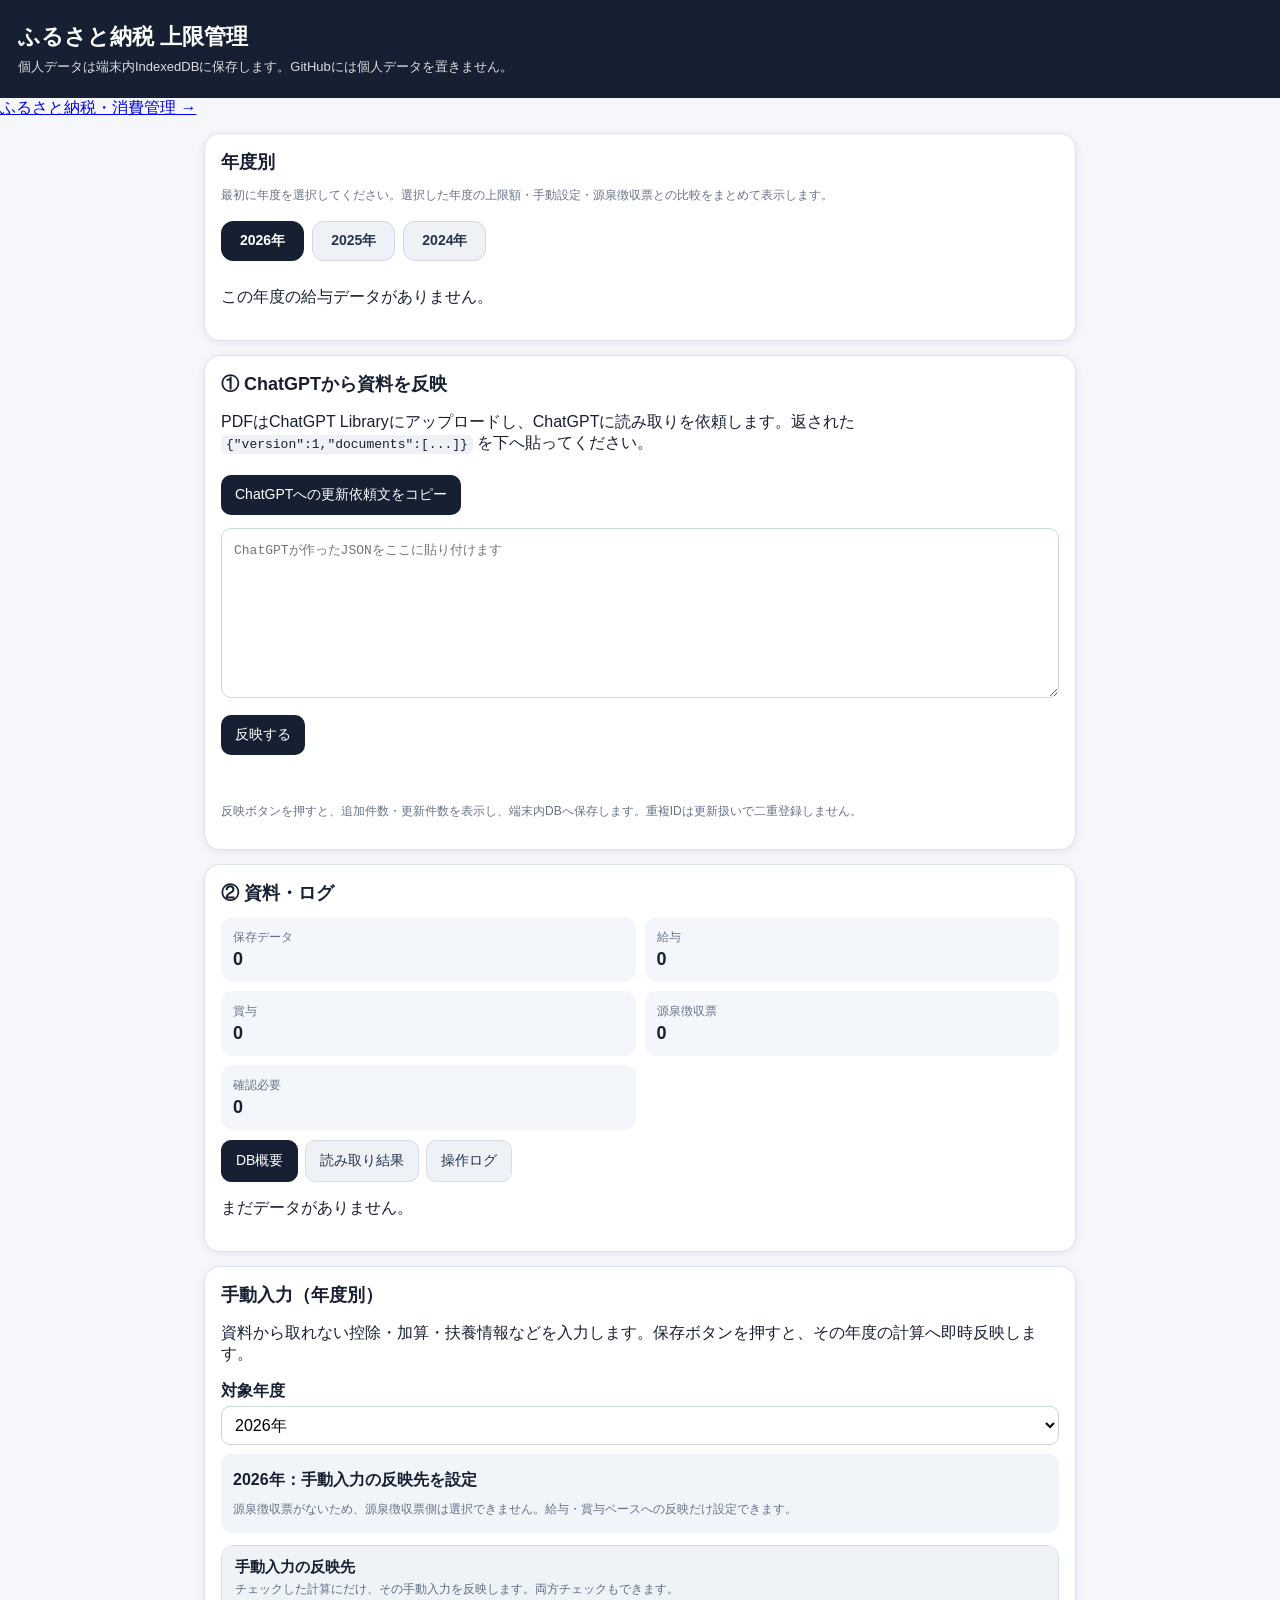
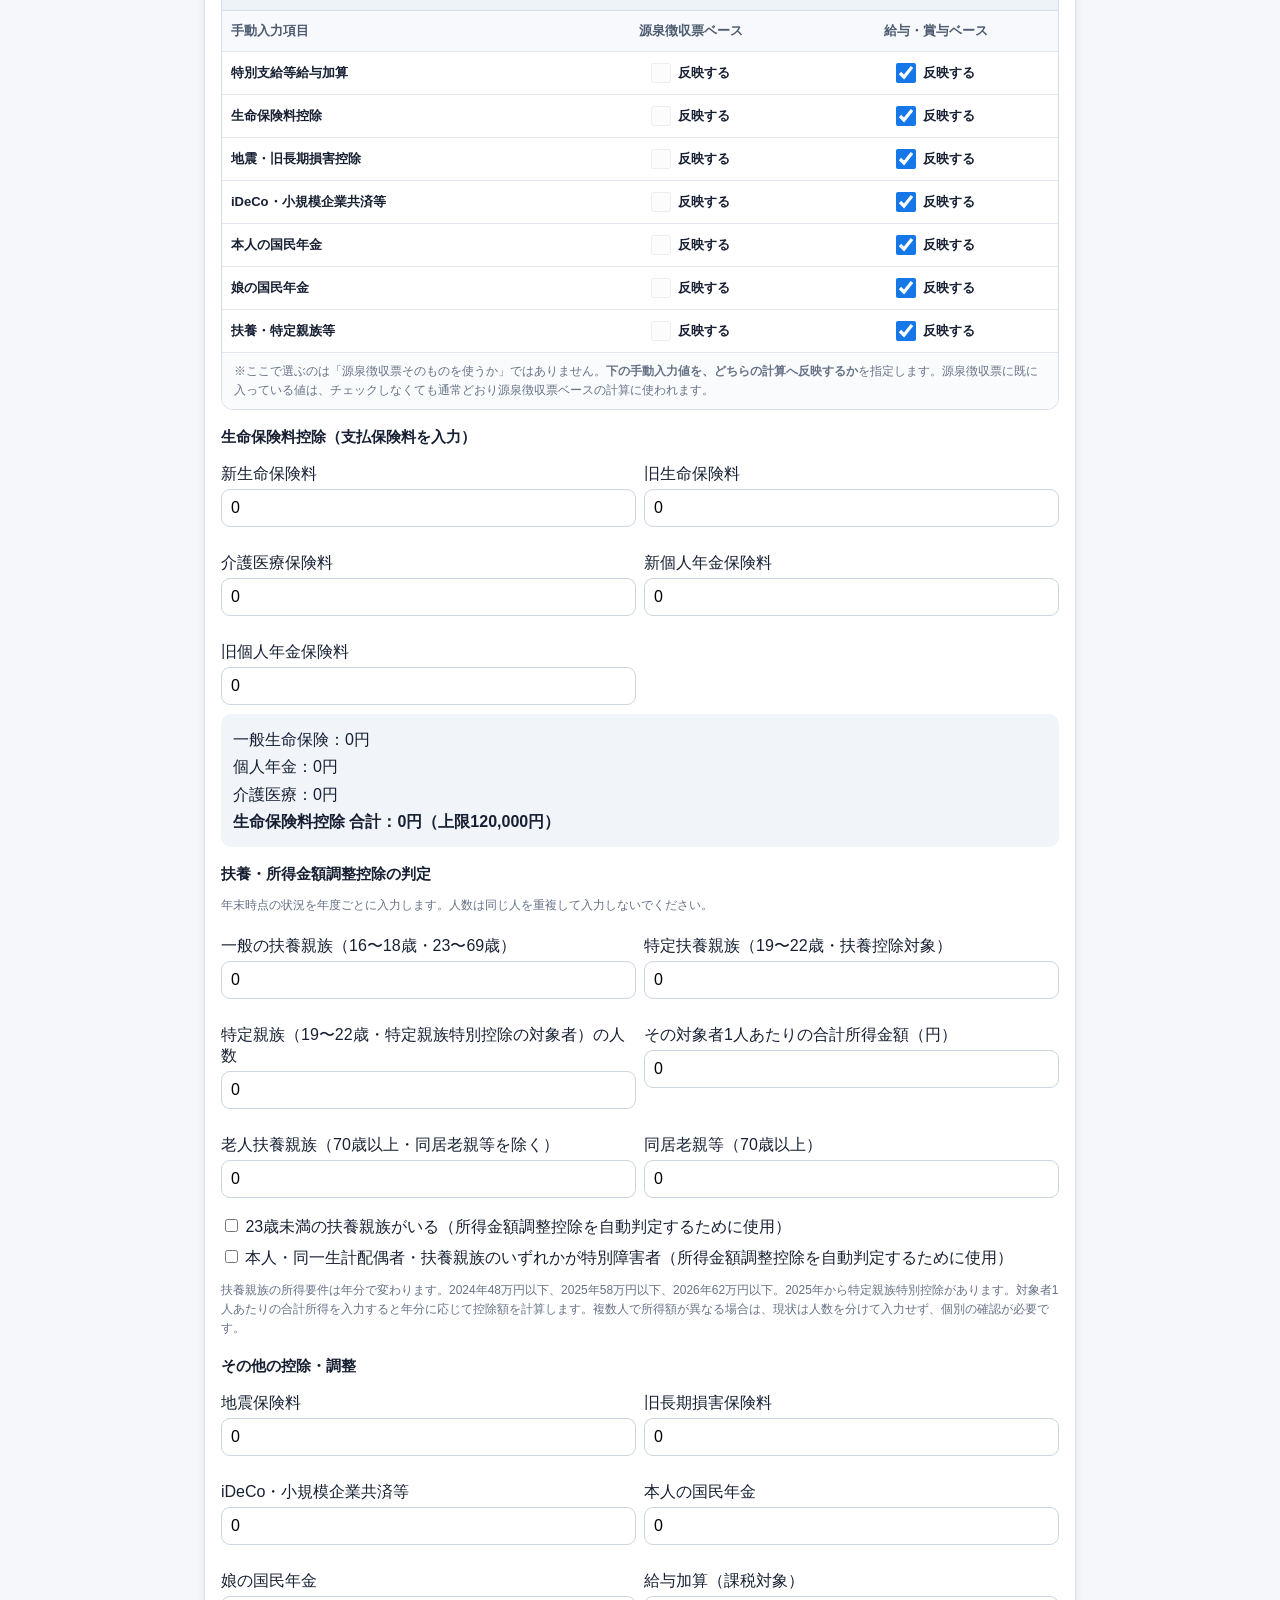
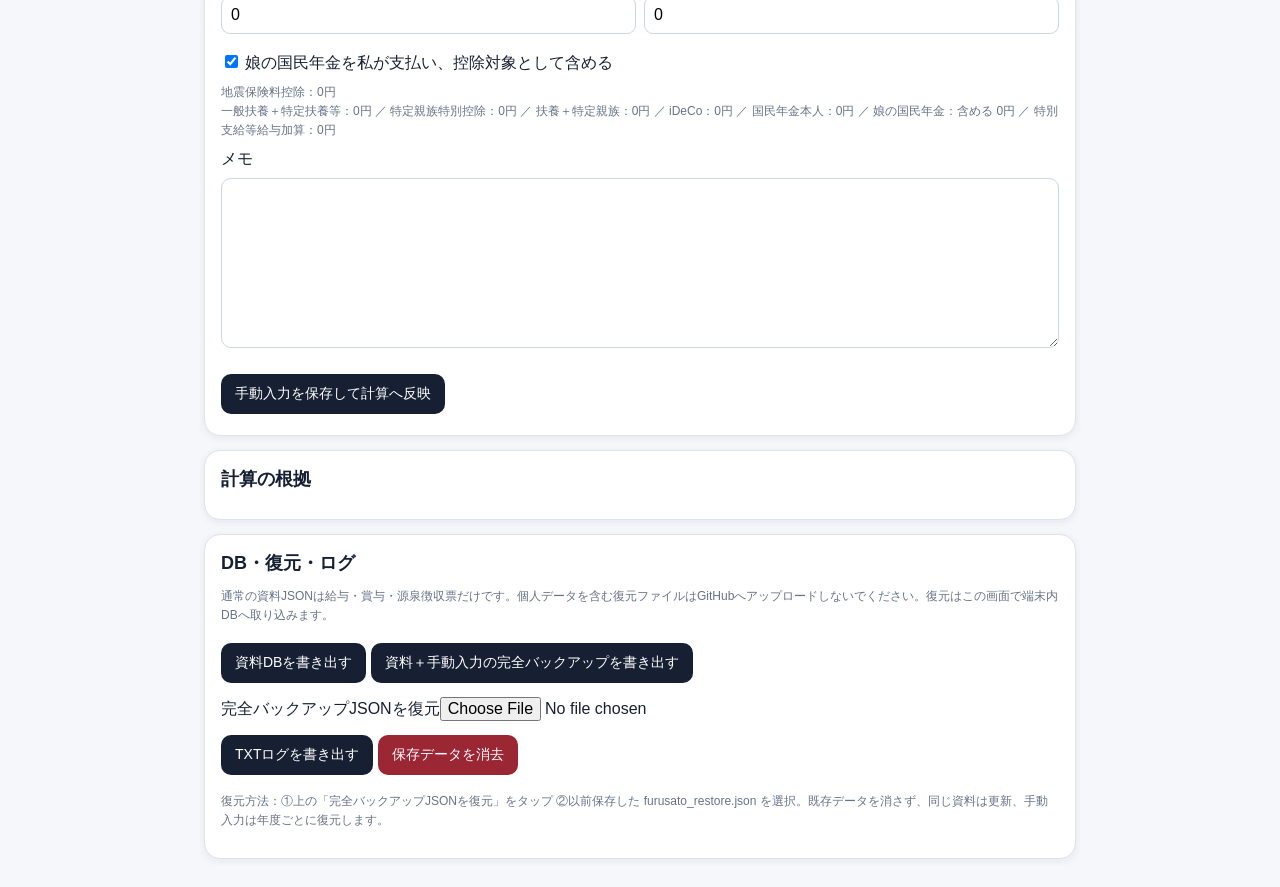
==== commit 793ec03e: "Add files via upload" ====
--- a/index.html
+++ b/index.html
@@ -1,4 +1,4 @@
-<!doctype html><html lang="ja"><head><meta charset="utf-8"><meta name="viewport" content="width=device-width,initial-scale=1,viewport-fit=cover"><title>ふるさと納税 上限管理</title><link rel="stylesheet" href="styles.css"></head><body><header><h1>ふるさと納税 上限管理</h1><p>個人データは端末内IndexedDBに保存します。GitHubには個人データを置きません。</p></header><nav style="padding:10px 16px;background:#fff;border-bottom:1px solid #ddd;display:flex;gap:8px;flex-wrap:wrap"><a href="consumption.html" style="display:inline-block;padding:10px 14px;border-radius:9px;background:#1769aa;color:#fff;text-decoration:none;font-weight:600">📥 ふるさと納税の消費・寄附管理</a><a href="consumption.html#mail" style="display:inline-block;padding:10px 14px;border-radius:9px;background:#eef5ff;color:#1769aa;text-decoration:none;font-weight:600">📧 メールからふるさと納税を取り込む</a></nav><main>
+<!doctype html><html lang="ja"><head><meta charset="utf-8"><meta name="viewport" content="width=device-width,initial-scale=1,viewport-fit=cover"><title>ふるさと納税 上限管理</title><link rel="stylesheet" href="styles.css"></head><body><header><h1>ふるさと納税 上限管理</h1><p>個人データは端末内IndexedDBに保存します。GitHubには個人データを置きません。</p></header><nav class="topnav"><a href="./consumption.html">ふるさと納税・消費管理 →</a></nav><main>
 <section class="card" id="yearWorkspace"><h2>年度別</h2><p class="note">最初に年度を選択してください。選択した年度の上限額・手動設定・源泉徴収票との比較をまとめて表示します。</p><div id="yearTabs" class="year-tabs" role="tablist"></div><div id="summary"></div></section>
 <section class="card"><h2>① ChatGPTから資料を反映</h2><p>PDFはChatGPT Libraryにアップロードし、ChatGPTに読み取りを依頼します。返された <code>{"version":1,"documents":[...]}</code> を下へ貼ってください。</p><button id="copyPrompt">ChatGPTへの更新依頼文をコピー</button><textarea id="jsonInput" placeholder='ChatGPTが作ったJSONをここに貼り付けます'></textarea><button id="reflectJson">反映する</button><div id="actionMessage" class="message"></div><p class="note">反映ボタンを押すと、追加件数・更新件数を表示し、端末内DBへ保存します。重複IDは更新扱いで二重登録しません。</p></section>
 <section class="card"><h2>② 資料・ログ</h2><div id="status"></div><div class="tabbar" role="tablist"><button class="logtab active" data-logtab="overview">DB概要</button><button class="logtab" data-logtab="readout">読み取り結果</button><button class="logtab" data-logtab="logs">操作ログ</button></div><div id="logtab-overview"><div id="documents"></div></div><div id="logtab-readout" hidden><p class="note">資料から読み取って保存した全項目です。通常の計算画面には表示せず、必要なときだけここで確認できます。</p><div id="yearTables"></div></div><div id="logtab-logs" hidden><div id="logList"></div></div></section>
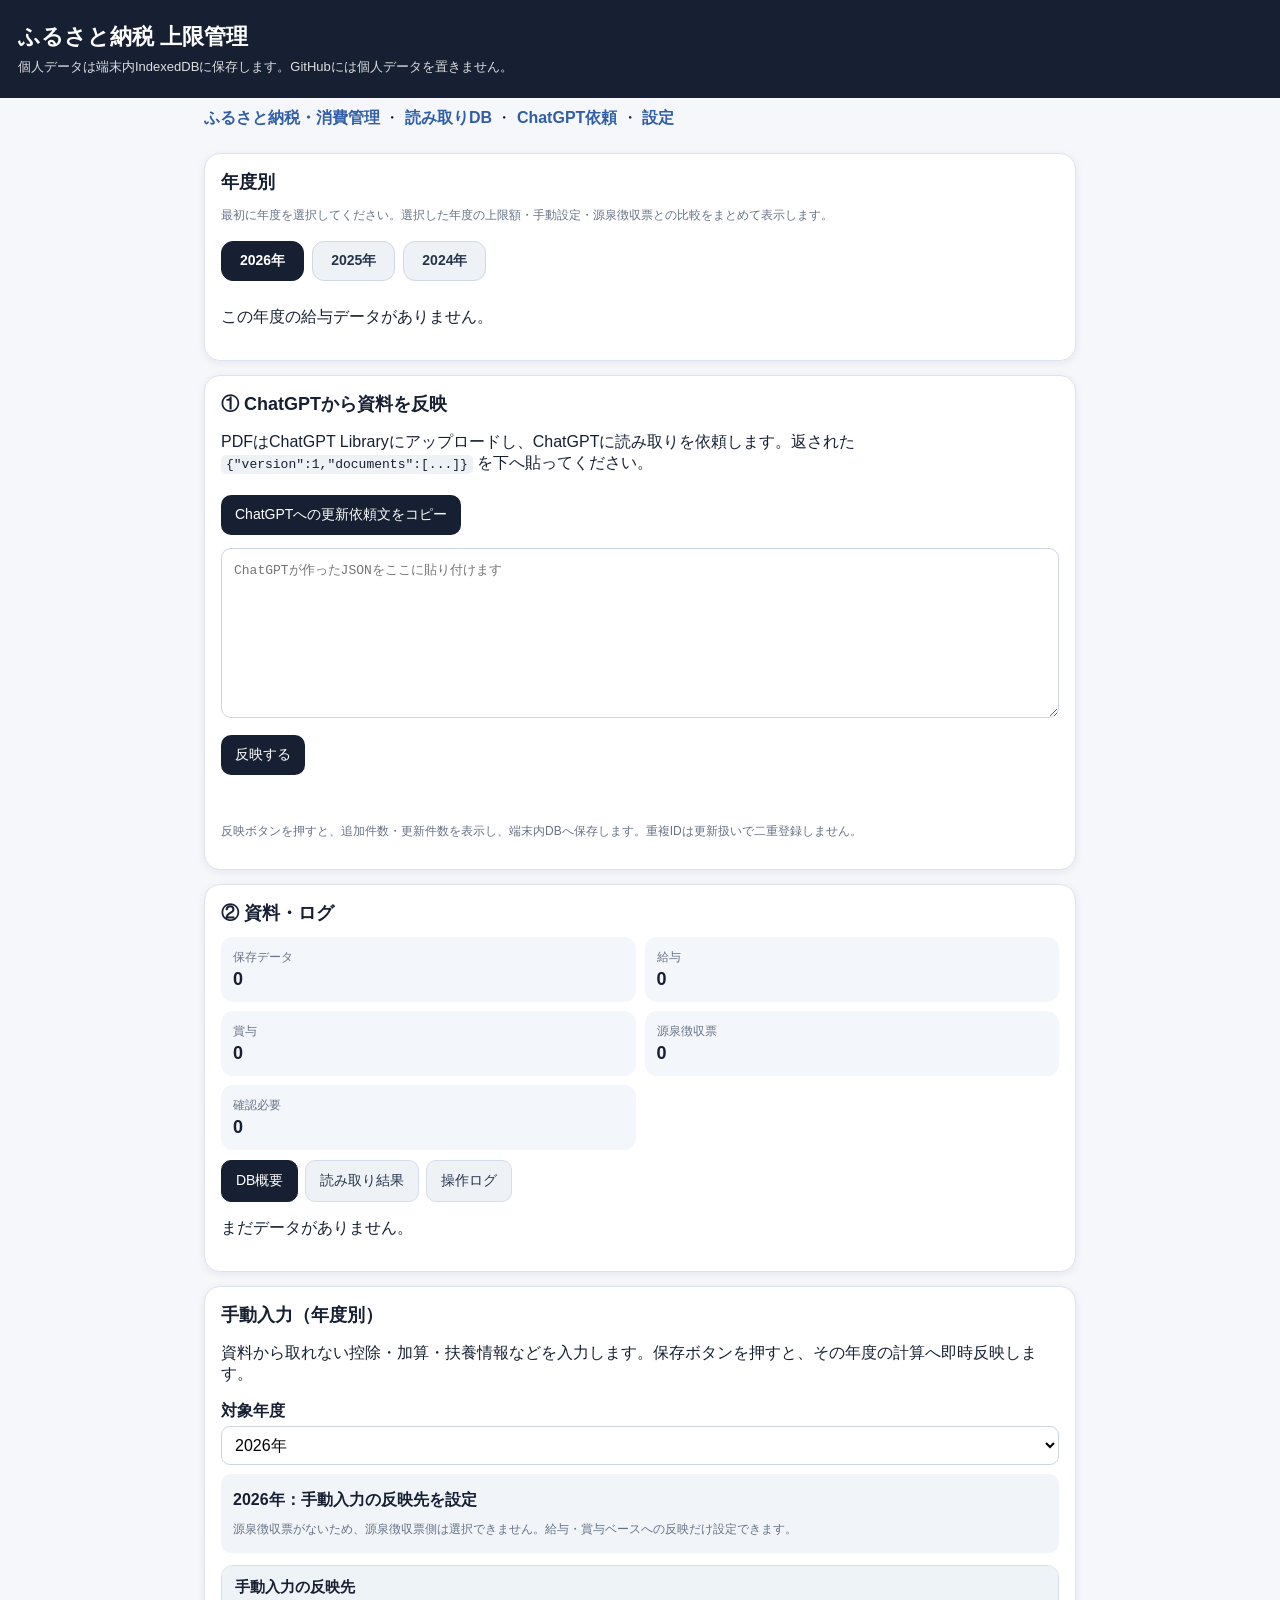
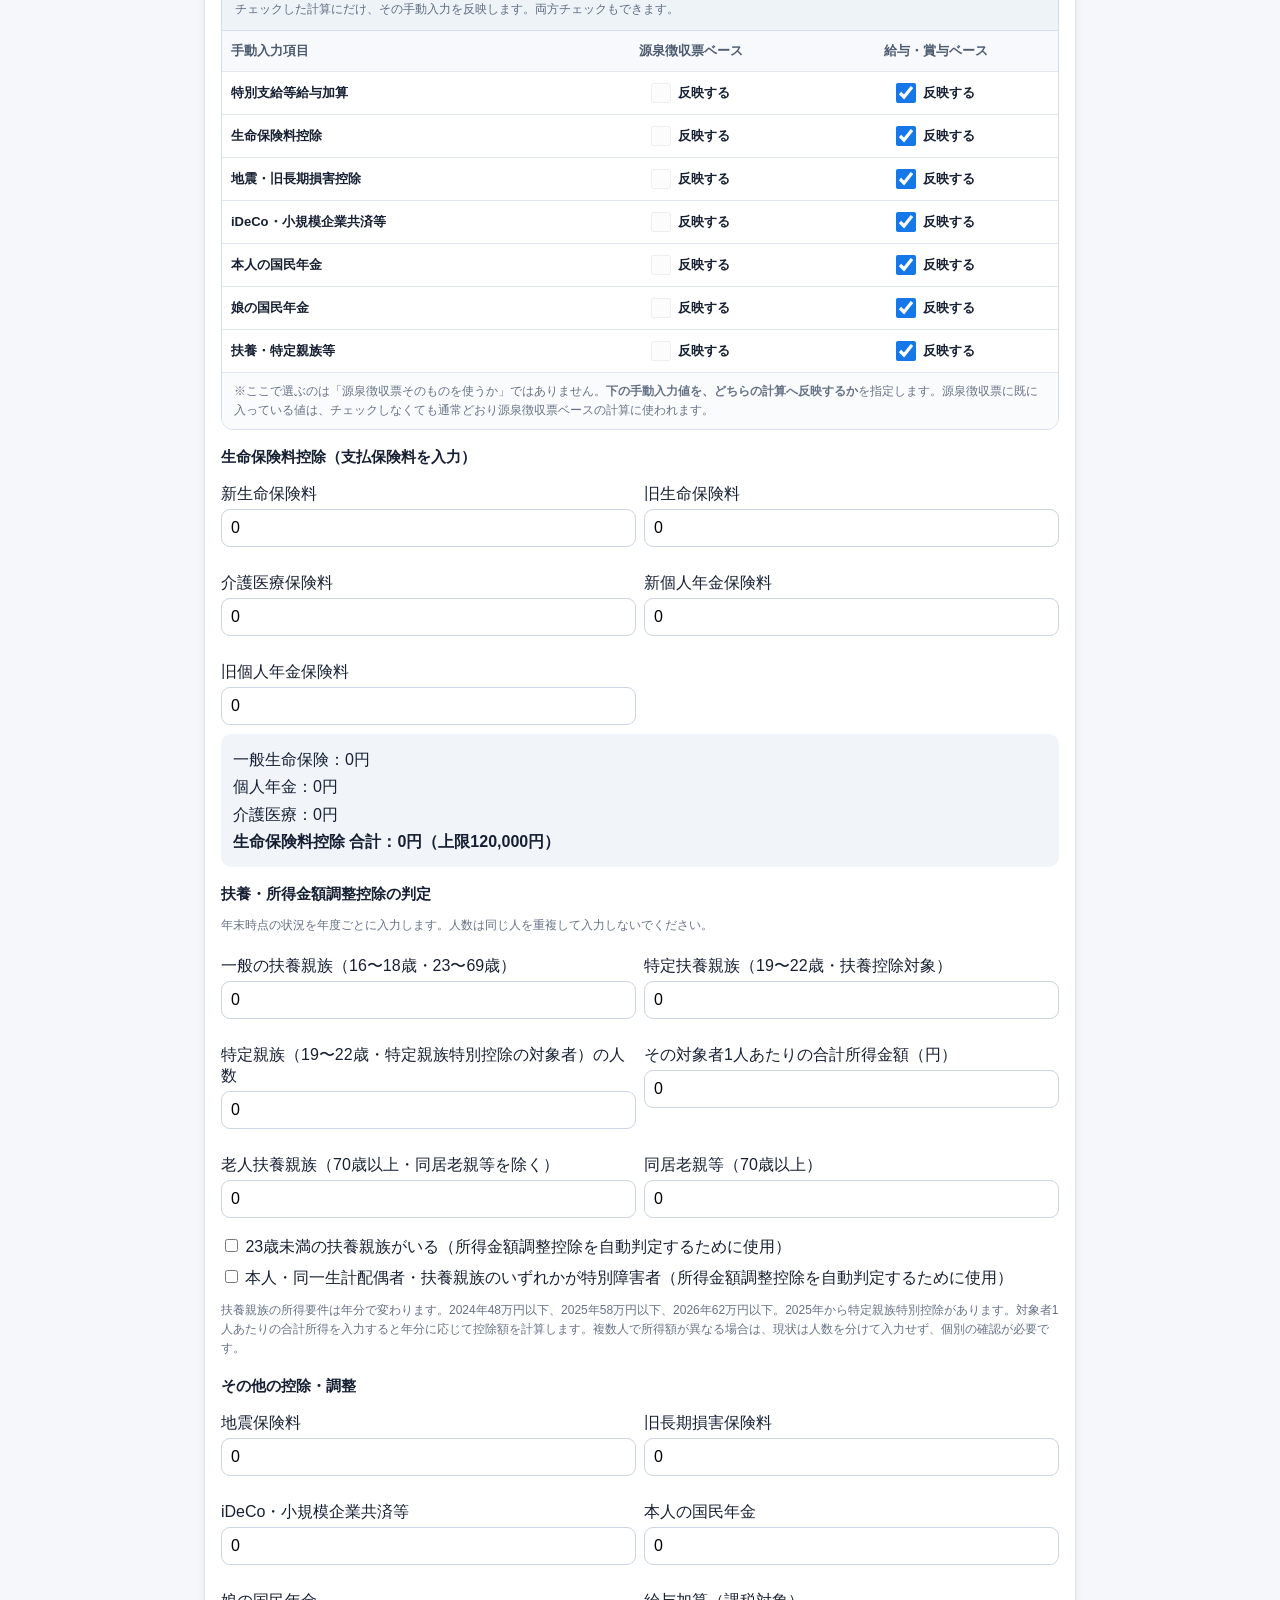
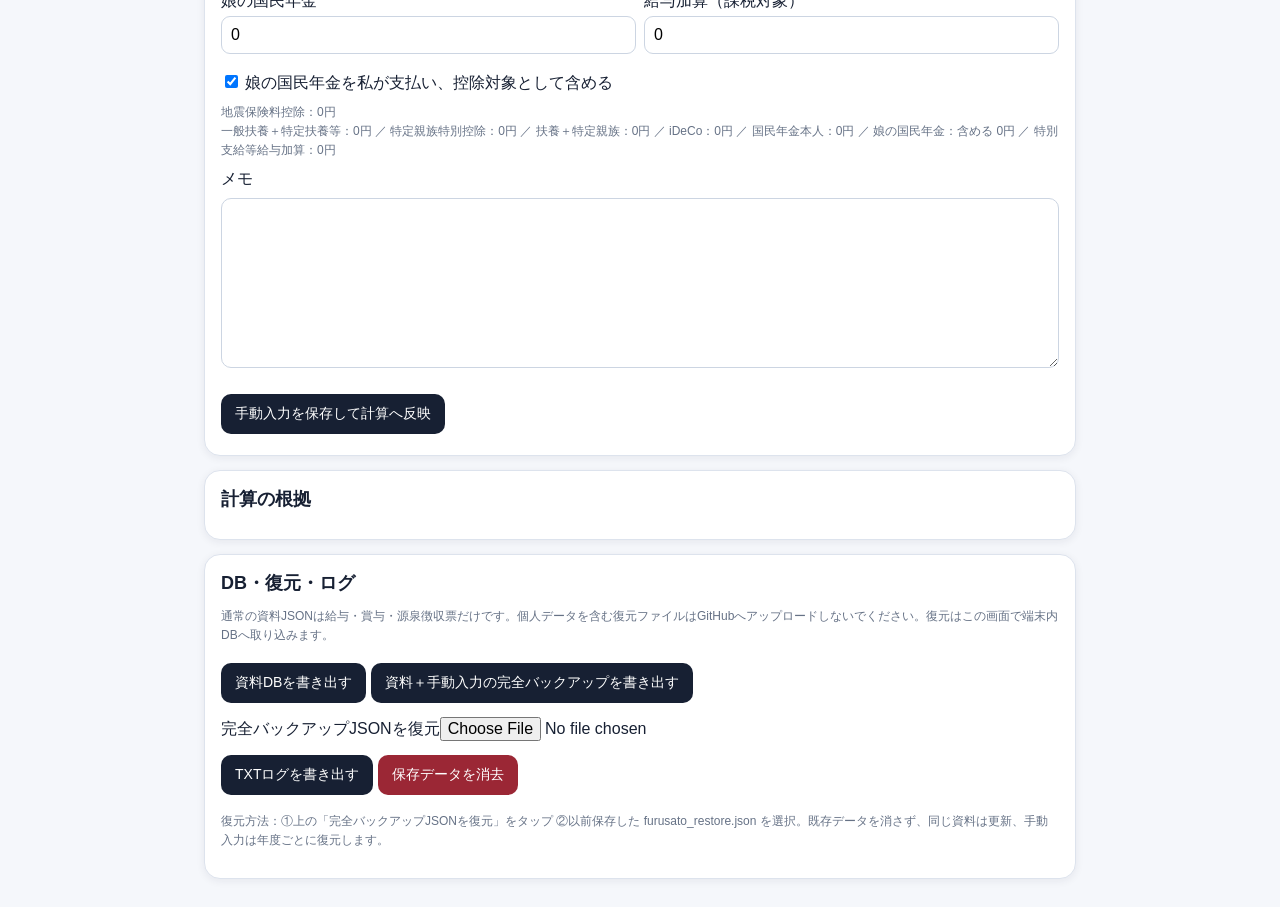
==== commit 25fca4c3: "Phase 1: 欠落ファイル参照の解消・リンク修正・整合性テスト追加" ====
--- a/index.html
+++ b/index.html
@@ -1,8 +1,8 @@
-<!doctype html><html lang="ja"><head><meta charset="utf-8"><meta name="viewport" content="width=device-width,initial-scale=1,viewport-fit=cover"><title>ふるさと納税 上限管理</title><link rel="stylesheet" href="styles.css"></head><body><header><h1>ふるさと納税 上限管理</h1><p>個人データは端末内IndexedDBに保存します。GitHubには個人データを置きません。</p></header><nav class="topnav"><a href="./consumption.html">ふるさと納税・消費管理 →</a></nav><main>
+<!doctype html><html lang="ja"><head><meta charset="utf-8"><meta name="viewport" content="width=device-width,initial-scale=1,viewport-fit=cover"><title>ふるさと納税 上限管理</title><link rel="stylesheet" href="style.css"><link rel="manifest" href="manifest.json"><meta name="theme-color" content="#315ea8"></head><body><header><h1>ふるさと納税 上限管理</h1><p>個人データは端末内IndexedDBに保存します。GitHubには個人データを置きません。</p></header><nav class="topnav"><a href="./consumption.html">ふるさと納税・消費管理</a> ・ <a href="./database.html">読み取りDB</a> ・ <a href="./request.html">ChatGPT依頼</a> ・ <a href="./settings.html">設定</a></nav><main>
 <section class="card" id="yearWorkspace"><h2>年度別</h2><p class="note">最初に年度を選択してください。選択した年度の上限額・手動設定・源泉徴収票との比較をまとめて表示します。</p><div id="yearTabs" class="year-tabs" role="tablist"></div><div id="summary"></div></section>
 <section class="card"><h2>① ChatGPTから資料を反映</h2><p>PDFはChatGPT Libraryにアップロードし、ChatGPTに読み取りを依頼します。返された <code>{"version":1,"documents":[...]}</code> を下へ貼ってください。</p><button id="copyPrompt">ChatGPTへの更新依頼文をコピー</button><textarea id="jsonInput" placeholder='ChatGPTが作ったJSONをここに貼り付けます'></textarea><button id="reflectJson">反映する</button><div id="actionMessage" class="message"></div><p class="note">反映ボタンを押すと、追加件数・更新件数を表示し、端末内DBへ保存します。重複IDは更新扱いで二重登録しません。</p></section>
 <section class="card"><h2>② 資料・ログ</h2><div id="status"></div><div class="tabbar" role="tablist"><button class="logtab active" data-logtab="overview">DB概要</button><button class="logtab" data-logtab="readout">読み取り結果</button><button class="logtab" data-logtab="logs">操作ログ</button></div><div id="logtab-overview"><div id="documents"></div></div><div id="logtab-readout" hidden><p class="note">資料から読み取って保存した全項目です。通常の計算画面には表示せず、必要なときだけここで確認できます。</p><div id="yearTables"></div></div><div id="logtab-logs" hidden><div id="logList"></div></div></section>
 <section class="card" id="manualForm"><h2>手動入力（年度別）</h2><p>資料から取れない控除・加算・扶養情報などを入力します。保存ボタンを押すと、その年度の計算へ即時反映します。</p><label><strong>対象年度</strong> <select id="manualYear"></select></label><div id="manualSourceMode" class="calcbox"></div><div class="manual-target-box"><div class="manual-target-title"><strong>手動入力の反映先</strong><span>チェックした計算にだけ、その手動入力を反映します。両方チェックもできます。</span></div><div class="tablewrap manual-target-wrap"><table class="manual-target-table"><thead><tr><th>手動入力項目</th><th>源泉徴収票ベース</th><th>給与・賞与ベース</th></tr></thead><tbody><tr><th>特別支給等給与加算</th><td><label class="target-check"><input id="basisTemporarySource" type="checkbox"><span>反映する</span></label></td><td><label class="target-check"><input id="basisTemporarySalary" type="checkbox"><span>反映する</span></label></td></tr><tr><th>生命保険料控除</th><td><label class="target-check"><input id="basisLifeSource" type="checkbox"><span>反映する</span></label></td><td><label class="target-check"><input id="basisLifeSalary" type="checkbox"><span>反映する</span></label></td></tr><tr><th>地震・旧長期損害控除</th><td><label class="target-check"><input id="basisEarthquakeSource" type="checkbox"><span>反映する</span></label></td><td><label class="target-check"><input id="basisEarthquakeSalary" type="checkbox"><span>反映する</span></label></td></tr><tr><th>iDeCo・小規模企業共済等</th><td><label class="target-check"><input id="basisIdecoSource" type="checkbox"><span>反映する</span></label></td><td><label class="target-check"><input id="basisIdecoSalary" type="checkbox"><span>反映する</span></label></td></tr><tr><th>本人の国民年金</th><td><label class="target-check"><input id="basisNationalPensionSource" type="checkbox"><span>反映する</span></label></td><td><label class="target-check"><input id="basisNationalPensionSalary" type="checkbox"><span>反映する</span></label></td></tr><tr><th>娘の国民年金</th><td><label class="target-check"><input id="basisDaughterNationalPensionSource" type="checkbox"><span>反映する</span></label></td><td><label class="target-check"><input id="basisDaughterNationalPensionSalary" type="checkbox"><span>反映する</span></label></td></tr><tr><th>扶養・特定親族等</th><td><label class="target-check"><input id="basisDependentsSource" type="checkbox"><span>反映する</span></label></td><td><label class="target-check"><input id="basisDependentsSalary" type="checkbox"><span>反映する</span></label></td></tr></tbody></table></div><p class="small">※ここで選ぶのは「源泉徴収票そのものを使うか」ではありません。<strong>下の手動入力値を、どちらの計算へ反映するか</strong>を指定します。源泉徴収票に既に入っている値は、チェックしなくても通常どおり源泉徴収票ベースの計算に使われます。</p></div><h3>生命保険料控除（支払保険料を入力）</h3><div class="formgrid"><label>新生命保険料<input id="newLife" type="number" min="0"></label><label>旧生命保険料<input id="oldLife" type="number" min="0"></label><label>介護医療保険料<input id="medical" type="number" min="0"></label><label>新個人年金保険料<input id="newPension" type="number" min="0"></label><label>旧個人年金保険料<input id="oldPension" type="number" min="0"></label></div><div id="lifeBreakdown" class="calcbox"></div><h3>扶養・所得金額調整控除の判定</h3><p class="small">年末時点の状況を年度ごとに入力します。人数は同じ人を重複して入力しないでください。</p><div class="formgrid"><label>一般の扶養親族（16〜18歳・23〜69歳）<input id="dependentsGeneral" type="number" min="0" step="1"></label><label>特定扶養親族（19〜22歳・扶養控除対象）<input id="dependentsSpecific" type="number" min="0" step="1"></label><label>特定親族（19〜22歳・特定親族特別控除の対象者）の人数<input id="specialDependentCount" type="number" min="0" step="1"></label><label>その対象者1人あたりの合計所得金額（円）<input id="specialDependentIncome" type="number" min="0"></label><label>老人扶養親族（70歳以上・同居老親等を除く）<input id="dependentsElderly" type="number" min="0" step="1"></label><label>同居老親等（70歳以上）<input id="dependentsElderlyCohabiting" type="number" min="0" step="1"></label></div><label><input id="under23Dependent" type="checkbox"> 23歳未満の扶養親族がいる（所得金額調整控除を自動判定するために使用）</label><label><input id="adjustmentSpecialDisabled" type="checkbox"> 本人・同一生計配偶者・扶養親族のいずれかが特別障害者（所得金額調整控除を自動判定するために使用）</label><p class="small">扶養親族の所得要件は年分で変わります。2024年48万円以下、2025年58万円以下、2026年62万円以下。2025年から特定親族特別控除があります。対象者1人あたりの合計所得を入力すると年分に応じて控除額を計算します。複数人で所得額が異なる場合は、現状は人数を分けて入力せず、個別の確認が必要です。</p><h3>その他の控除・調整</h3><div class="formgrid"><label>地震保険料<input id="earthquake" type="number" min="0"></label><label>旧長期損害保険料<input id="oldLongTermDamage" type="number" min="0"></label><label>iDeCo・小規模企業共済等<input id="ideco" type="number" min="0"></label><label>本人の国民年金<input id="nationalPension" type="number" min="0"></label><label>娘の国民年金<input id="daughterNationalPension" type="number" min="0"></label><label>給与加算（課税対象）<input id="temporary" type="number" min="0"></label></div><label><input id="daughterPensionEligible" type="checkbox" checked> 娘の国民年金を私が支払い、控除対象として含める</label><div id="earthquakeResult" class="small"></div><div id="manualSummary" class="small"></div><label>メモ<textarea id="manualNote"></textarea></label><button id="saveManual">手動入力を保存して計算へ反映</button></section>
 <section class="card"><h2>計算の根拠</h2><div id="details"></div></section>
 <section class="card"><h2>DB・復元・ログ</h2><p class="note">通常の資料JSONは給与・賞与・源泉徴収票だけです。個人データを含む復元ファイルはGitHubへアップロードしないでください。復元はこの画面で端末内DBへ取り込みます。</p><button id="exportDb">資料DBを書き出す</button><button id="exportBackup">資料＋手動入力の完全バックアップを書き出す</button><label class="filepick">完全バックアップJSONを復元<input id="restoreFile" type="file" accept="application/json,.json"></label><button id="exportLog">TXTログを書き出す</button><button id="clearDb" class="danger">保存データを消去</button><p class="small">復元方法：①上の「完全バックアップJSONを復元」をタップ ②以前保存した furusato_restore.json を選択。既存データを消さず、同じ資料は更新、手動入力は年度ごとに復元します。</p></section>
-</main><script src="app.js" type="module"></script></body></html>
+</main><script src="app.js" type="module"></script><script>if('serviceWorker' in navigator)navigator.serviceWorker.register('service-worker.js').catch(()=>{});</script></body></html>
--- a/style.css
+++ b/style.css
@@ -0,0 +1,18 @@
+:root{font-family:-apple-system,BlinkMacSystemFont,"Noto Sans JP",sans-serif;color:#172033;background:#f5f7fb}*{box-sizing:border-box}body{margin:0}header{padding:22px 18px;background:#172033;color:#fff}header h1{margin:0 0 6px;font-size:22px}header p{margin:0;opacity:.85;font-size:13px}main{max-width:900px;margin:auto;padding:14px}.card{background:#fff;border:1px solid #dde3ed;border-radius:16px;padding:16px;margin-bottom:14px;box-shadow:0 2px 8px #17203312}h2{font-size:18px;margin:0 0 12px}h3{font-size:15px;margin:18px 0 8px}button{border:0;border-radius:10px;background:#172033;color:#fff;padding:11px 14px;margin:5px 5px 5px 0;font-size:14px}button.danger{background:#9b2735}textarea{width:100%;min-height:170px;border:1px solid #ccd5e2;border-radius:10px;padding:12px;font:13px ui-monospace,monospace;margin:8px 0}select,input{font:inherit}label{display:block;margin:9px 0}input[type=number],select{width:100%;padding:9px;border:1px solid #ccd5e2;border-radius:9px;margin-top:4px;background:#fff}.formgrid{display:grid;grid-template-columns:repeat(2,minmax(0,1fr));gap:8px}.grid{display:grid;grid-template-columns:repeat(2,minmax(0,1fr));gap:9px}.metric{padding:12px;border-radius:12px;background:#f3f6fa}.metric span{display:block;color:#68758a;font-size:12px}.metric b{font-size:18px;display:block;margin-top:3px}.file{border:1px solid #dbe2ec;border-radius:12px;padding:11px;margin:8px 0}.file summary{cursor:pointer}.rawgrid{display:grid;grid-template-columns:150px 1fr;gap:4px 10px;margin:10px 0;font-size:13px}.rawgrid div:nth-child(odd){color:#657286}.calcbox{background:#f1f5fa;padding:12px;border-radius:10px;line-height:1.7}.message{min-height:22px;margin-top:8px;font-weight:600}.message.ok{color:#16734a}.message.error,.warn{color:#a62938}.ok{color:#16734a}.note,.small{font-size:12px;color:#667286;line-height:1.6}code{background:#eef2f7;padding:2px 5px;border-radius:5px}@media(max-width:600px){.formgrid{grid-template-columns:1fr}.grid{grid-template-columns:1fr}.rawgrid{grid-template-columns:120px 1fr}}
+.tablewrap{overflow-x:auto;-webkit-overflow-scrolling:touch;border:1px solid #dbe2ec;border-radius:10px;margin:10px 0}.readtable{border-collapse:collapse;min-width:1800px;width:100%;font-size:12px;background:#fff}.readtable th,.readtable td{border-bottom:1px solid #e4e8ef;border-right:1px solid #edf0f4;padding:7px 8px;white-space:nowrap;text-align:right;vertical-align:top}.readtable th{background:#f1f5fa;position:sticky;top:0;z-index:1;color:#536176}.readtable th:nth-child(1),.readtable td:nth-child(1),.readtable th:nth-child(2),.readtable td:nth-child(2),.readtable th:nth-child(3),.readtable td:nth-child(3){text-align:left}.readtable.full{min-width:620px}.read-detail{border:1px solid #dbe2ec;border-radius:10px;margin:8px 0;padding:9px}.read-detail summary,.yearblock>summary{cursor:pointer}.yearblock{border:1px solid #ccd6e4;border-radius:13px;padding:11px;margin:10px 0}.yearblock>summary{font-size:16px}.yearblock[open]>summary{margin-bottom:8px}
+@media(max-width:600px){.readtable{font-size:11px}.readtable th,.readtable td{padding:6px}.readtable.full{min-width:560px}}
+
+.comparison-wrap{margin-top:10px}.comparison-table{border-collapse:collapse;width:100%;min-width:680px;background:#fff;font-size:12px}.comparison-table th,.comparison-table td{border-bottom:1px solid #e3e8ef;padding:8px 9px;text-align:right;vertical-align:middle}.comparison-table thead th{background:#e9eef5;color:#4f5d70;text-align:right}.comparison-table thead th:first-child,.comparison-table tbody th{text-align:left}.comparison-table tbody th{font-weight:600;color:#344154}.comparison-table .comparison-key th,.comparison-table .comparison-key td{font-weight:700;background:#f5f8fb}.comparison-note{margin-top:10px;padding:10px;border-radius:9px;background:#fff;border:1px solid #dbe2ec;line-height:1.75;font-size:12px}@media(max-width:600px){.comparison-table{min-width:660px}.comparison-wrap{overflow-x:auto}}
+
+.tabbar{display:flex;gap:7px;flex-wrap:wrap;margin:10px 0 12px}.tabbar .logtab{background:#eef2f7;color:#26344a;border:1px solid #d5ddea;margin:0}.tabbar .logtab.active{background:#172033;color:#fff;border-color:#172033}.year-tabs{display:flex;gap:8px;overflow-x:auto;padding:4px 0 10px;-webkit-overflow-scrolling:touch}.year-tab{flex:0 0 auto;background:#eef2f7;color:#26344a;border:1px solid #cfd8e6;border-radius:12px;padding:10px 18px;margin:0;font-weight:700}.year-tab.active{background:#172033;color:#fff;border-color:#172033}.log-entry{border:1px solid #dbe2ec;border-radius:10px;padding:9px;margin:7px 0;background:#f8fafc}.log-entry summary{cursor:pointer}.log-entry pre{white-space:pre-wrap;word-break:break-word;font-size:11px}.year-context{margin:0 0 10px;padding:10px 12px;border-radius:10px;background:#f1f5fa;font-weight:700}.
+.limit-hero{margin:10px 0 14px;padding:18px 16px;border:2px solid #172033;border-radius:16px;background:#fff;text-align:center;box-shadow:0 3px 12px #17203318}.limit-hero span{display:block;font-size:15px;font-weight:700}.limit-hero strong{display:block;font-size:34px;line-height:1.2;margin:5px 0}.limit-hero small{display:block;color:#5f6c80;font-size:12px}.year-context{font-size:17px;font-weight:800;margin-bottom:6px}
+
+.basis-head,.basis-row{display:grid;grid-template-columns:minmax(150px,1.5fr) 1fr 1fr minmax(120px,1fr);gap:8px;align-items:center}
+.basis-head{font-weight:700;border-bottom:2px solid #ddd;padding:8px 0}
+.basis-row{border-bottom:1px solid #e5e5e5;padding:9px 0}
+.basis-row label{white-space:nowrap}
+.basis-row span:last-child{font-size:.9rem}
+@media(max-width:700px){.basis-head,.basis-row{grid-template-columns:minmax(110px,1.2fr) .9fr .9fr 1.2fr;font-size:.86rem}.basis-row label{white-space:normal}}
+.manual-target-box{margin:12px 0 16px;border:1px solid #d5ddea;border-radius:12px;background:#fff;overflow:hidden}.manual-target-title{padding:12px 13px;background:#eef3f8;border-bottom:1px solid #d5ddea}.manual-target-title strong{display:block;font-size:15px;margin-bottom:3px}.manual-target-title span{display:block;font-size:12px;color:#5f6c80;line-height:1.5}.manual-target-wrap{margin:0;border:0;border-radius:0}.manual-target-table{border-collapse:collapse;width:100%;min-width:520px;font-size:13px;background:#fff}.manual-target-table th,.manual-target-table td{border-bottom:1px solid #e2e7ef;padding:11px 9px;text-align:center;vertical-align:middle}.manual-target-table thead th{background:#f7f9fc;color:#4d5b70;font-weight:700}.manual-target-table thead th:first-child,.manual-target-table tbody th{text-align:left}.manual-target-table tbody th{font-weight:600}.manual-target-table tbody tr:last-child th,.manual-target-table tbody tr:last-child td{border-bottom:0}.target-check{display:flex;align-items:center;justify-content:center;gap:7px;margin:0;white-space:nowrap}.target-check input{width:20px;height:20px;margin:0;accent-color:#1677e8}.target-check span{font-weight:600}.manual-target-table input:disabled{opacity:.35}.manual-target-box .small{padding:9px 12px;margin:0;background:#fafbfd;border-top:1px solid #e2e7ef}
+@media(max-width:600px){.manual-target-table{min-width:500px}.manual-target-table th,.manual-target-table td{padding:10px 7px}.target-check span{font-size:12px}}
+.topnav{max-width:900px;margin:auto;padding:10px 14px}.topnav a{color:#315ea8;text-decoration:none;font-weight:600}
